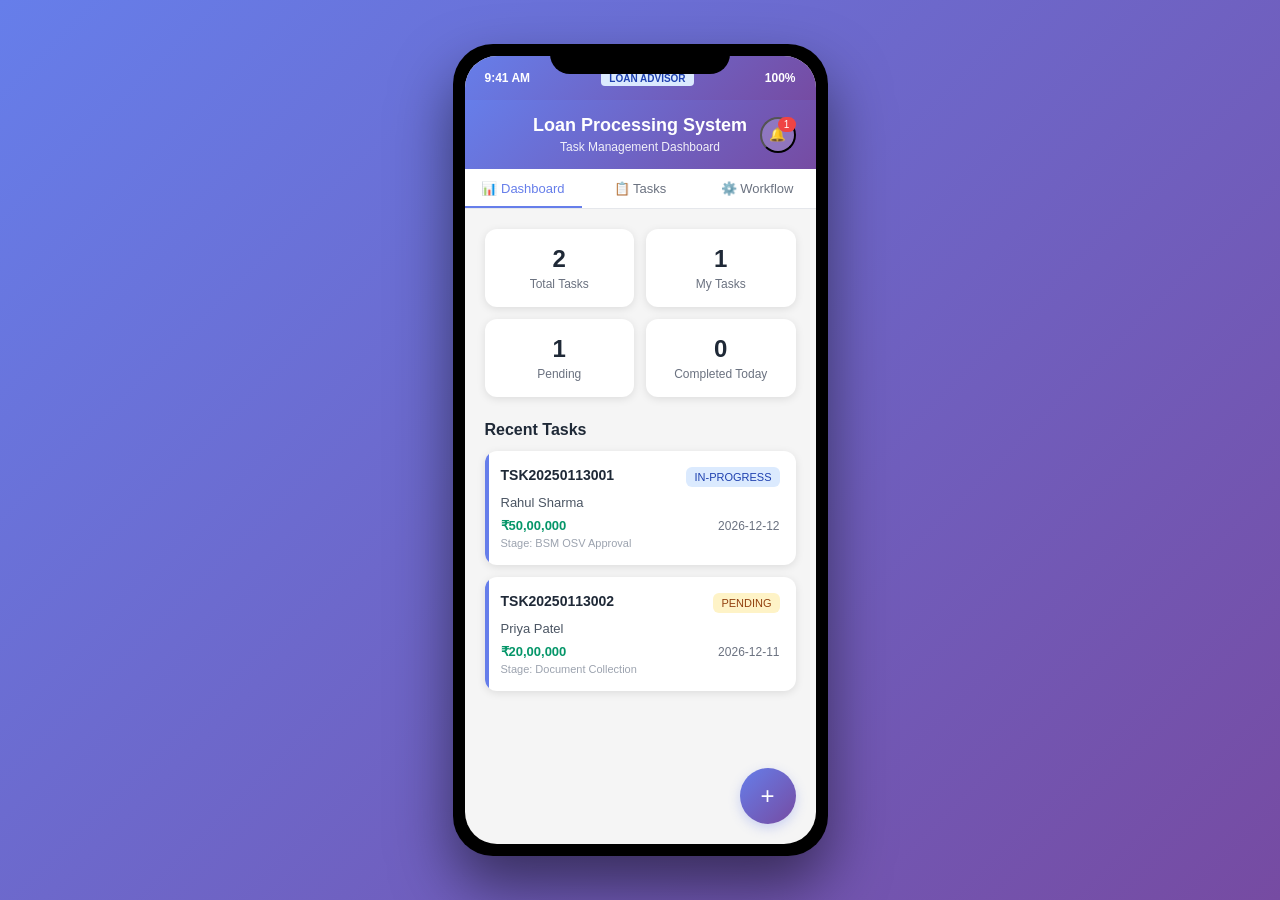
==== index.html @ cb7aa236 "Implement comprehensive loan processing workflow system Major features implemented: - Role-based sys" ====
<!DOCTYPE html>
<html lang="en">
  <head>
    <meta charset="UTF-8" />
    <meta name="viewport" content="width=device-width, initial-scale=1.0" />
    <title>Loan Processing System - Task Management</title>
    <style>
      * {
        margin: 0;
        padding: 0;
        box-sizing: border-box;
      }

      body {
        font-family: -apple-system, BlinkMacSystemFont, "Segoe UI", Roboto,
          sans-serif;
        background: linear-gradient(135deg, #667eea 0%, #764ba2 100%);
        min-height: 100vh;
        display: flex;
        justify-content: center;
        align-items: center;
        padding: 20px;
      }

      .iphone-frame {
        width: 375px;
        height: 812px;
        background: #000;
        border-radius: 40px;
        padding: 12px;
        box-shadow: 0 30px 60px rgba(0, 0, 0, 0.5);
        position: relative;
        overflow: hidden;
      }

      .iphone-notch {
        position: absolute;
        top: 0;
        left: 50%;
        transform: translateX(-50%);
        width: 180px;
        height: 30px;
        background: #000;
        border-radius: 0 0 20px 20px;
        z-index: 1000;
      }

      .iphone-screen {
        width: 100%;
        height: 100%;
        background: #f5f5f5;
        border-radius: 32px;
        overflow: hidden;
        position: relative;
        display: flex;
        flex-direction: column;
      }

      /* Status Bar */
      .status-bar {
        height: 44px;
        background: linear-gradient(135deg, #667eea 0%, #764ba2 100%);
        display: flex;
        justify-content: space-between;
        align-items: center;
        padding: 0 20px;
        color: white;
        font-size: 12px;
        font-weight: 600;
        z-index: 999;
        flex-shrink: 0;
      }

      /* User Role Display */
      .user-role {
        background: rgba(255, 255, 255, 0.2);
        padding: 4px 12px;
        border-radius: 12px;
        font-size: 11px;
      }

      /* Header */
      .app-header {
        background: linear-gradient(135deg, #667eea 0%, #764ba2 100%);
        color: white;
        padding: 15px 20px;
        text-align: center;
        position: relative;
        flex-shrink: 0;
      }

      .app-header h1 {
        font-size: 18px;
        font-weight: 600;
      }

      .app-header .subtitle {
        font-size: 12px;
        opacity: 0.9;
        margin-top: 4px;
      }

      .notification-icon {
        position: absolute;
        right: 20px;
        top: 50%;
        transform: translateY(-50%);
        background: rgba(255, 255, 255, 0.2);
        width: 36px;
        height: 36px;
        border-radius: 50%;
        display: flex;
        align-items: center;
        justify-content: center;
        cursor: pointer;
        transition: all 0.3s ease;
      }

      .notification-icon:hover {
        background: rgba(255, 255, 255, 0.3);
        transform: translateY(-50%) scale(1.1);
      }

      .notification-icon:active {
        transform: translateY(-50%) scale(0.95);
      }

      .notification-badge {
        position: absolute;
        top: -2px;
        right: -2px;
        background: #ef4444;
        color: white;
        font-size: 10px;
        padding: 2px 5px;
        border-radius: 10px;
        min-width: 18px;
        text-align: center;
      }

      /* Navigation Tabs */
      .nav-tabs {
        display: flex;
        background: white;
        border-bottom: 1px solid #e5e7eb;
        flex-shrink: 0;
      }

      .nav-tab {
        flex: 1;
        padding: 12px;
        text-align: center;
        border: none;
        background: none;
        font-size: 13px;
        font-weight: 500;
        color: #6b7280;
        cursor: pointer;
        transition: all 0.3s ease;
        position: relative;
      }

      .nav-tab:hover {
        background: #f9fafb;
      }

      .nav-tab.active {
        color: #667eea;
      }

      .nav-tab.active::after {
        content: '';
        position: absolute;
        bottom: 0;
        left: 0;
        right: 0;
        height: 2px;
        background: #667eea;
      }

      .nav-tab:active {
        background: #f3f4f6;
      }

      /* Content Area */
      .content {
        flex: 1;
        overflow-y: auto;
        padding: 20px;
        display: block;
      }

      .content.hidden {
        display: none;
      }

      /* Stats Grid */
      .stats-grid {
        display: grid;
        grid-template-columns: repeat(2, 1fr);
        gap: 12px;
        margin-bottom: 24px;
      }

      .stat-card {
        background: white;
        padding: 16px;
        border-radius: 12px;
        box-shadow: 0 2px 8px rgba(0, 0, 0, 0.1);
        text-align: center;
        transition: all 0.3s ease;
      }

      .stat-card:hover {
        transform: translateY(-2px);
        box-shadow: 0 4px 12px rgba(0, 0, 0, 0.15);
      }

      .stat-card .number {
        font-size: 24px;
        font-weight: 700;
        color: #1f2937;
        margin-bottom: 4px;
      }

      .stat-card .label {
        font-size: 12px;
        color: #6b7280;
        font-weight: 500;
      }

      /* Section Title */
      .section-title {
        font-size: 16px;
        font-weight: 600;
        color: #1f2937;
        margin-bottom: 12px;
      }

      /* Task List */
      .task-list {
        display: flex;
        flex-direction: column;
        gap: 12px;
      }

      .task-item {
        background: white;
        padding: 16px;
        border-radius: 12px;
        box-shadow: 0 2px 8px rgba(0, 0, 0, 0.1);
        cursor: pointer;
        transition: all 0.3s ease;
        position: relative;
        overflow: hidden;
      }

      .task-item:hover {
        transform: translateY(-2px);
        box-shadow: 0 4px 12px rgba(0, 0, 0, 0.15);
      }

      .task-item:active {
        transform: translateY(0);
      }

      .task-item::before {
        content: '';
        position: absolute;
        left: 0;
        top: 0;
        bottom: 0;
        width: 4px;
        background: #667eea;
      }

      .task-item.urgent::before {
        background: #ef4444;
      }

      .task-item.completed::before {
        background: #10b981;
      }

      .task-header {
        display: flex;
        justify-content: space-between;
        align-items: flex-start;
        margin-bottom: 8px;
      }

      .task-number {
        font-size: 14px;
        font-weight: 600;
        color: #1f2937;
      }

      .task-status {
        padding: 4px 8px;
        border-radius: 6px;
        font-size: 11px;
        font-weight: 500;
        text-transform: uppercase;
      }

      .task-status.pending {
        background: #fef3c7;
        color: #92400e;
      }

      .task-status.in-progress {
        background: #dbeafe;
        color: #1e40af;
      }

      .task-status.completed {
        background: #d1fae5;
        color: #065f46;
      }

      .task-status.overdue {
        background: #fee2e2;
        color: #991b1b;
      }

      .task-customer {
        font-size: 13px;
        color: #4b5563;
        margin-bottom: 4px;
        font-weight: 500;
      }

      .task-details {
        display: flex;
        justify-content: space-between;
        align-items: center;
        margin-top: 8px;
      }

      .task-amount {
        font-size: 13px;
        font-weight: 600;
        color: #059669;
      }

      .task-due {
        font-size: 12px;
        color: #6b7280;
      }

      .task-owner {
        font-size: 11px;
        color: #9ca3af;
        margin-top: 4px;
      }

      /* Detail Screen */
      .detail-screen {
        position: absolute;
        top: 0;
        left: 0;
        right: 0;
        bottom: 0;
        background: white;
        z-index: 1001;
        display: none;
        flex-direction: column;
      }

      .detail-screen.active {
        display: flex;
      }

      .detail-header {
        background: linear-gradient(135deg, #667eea 0%, #764ba2 100%);
        color: white;
        padding: 15px 20px;
        display: flex;
        align-items: center;
        gap: 12px;
        flex-shrink: 0;
      }

      .back-btn {
        background: none;
        border: none;
        color: white;
        font-size: 20px;
        cursor: pointer;
        padding: 8px;
        border-radius: 8px;
        transition: all 0.3s ease;
      }

      .back-btn:hover {
        background: rgba(255, 255, 255, 0.2);
      }

      .back-btn:active {
        background: rgba(255, 255, 255, 0.3);
      }

      .detail-title {
        flex: 1;
      }

      .detail-title h2 {
        font-size: 18px;
        font-weight: 600;
        margin-bottom: 4px;
      }

      .detail-title .subtitle {
        font-size: 12px;
        opacity: 0.9;
      }

      .detail-content {
        flex: 1;
        overflow-y: auto;
        padding: 20px;
      }

      /* Info Card */
      .info-card {
        background: #f9fafb;
        padding: 16px;
        border-radius: 12px;
        margin-bottom: 16px;
      }

      .info-row {
        display: flex;
        justify-content: space-between;
        padding: 8px 0;
        border-bottom: 1px solid #e5e7eb;
      }

      .info-row:last-child {
        border-bottom: none;
      }

      .info-label {
        font-size: 13px;
        color: #6b7280;
        font-weight: 500;
      }

      .info-value {
        font-size: 13px;
        color: #1f2937;
        font-weight: 600;
      }

      /* Timeline */
      .timeline {
        margin: 20px 0;
      }

      .timeline-item {
        display: flex;
        gap: 12px;
        margin-bottom: 20px;
        position: relative;
      }

      .timeline-item:last-child .timeline-line {
        display: none;
      }

      .timeline-dot {
        width: 12px;
        height: 12px;
        border-radius: 50%;
        background: #e5e7eb;
        margin-top: 4px;
        position: relative;
        z-index: 1;
        flex-shrink: 0;
      }

      .timeline-dot.completed {
        background: #10b981;
      }

      .timeline-dot.active {
        background: #667eea;
        box-shadow: 0 0 0 4px rgba(102, 126, 234, 0.2);
      }

      .timeline-line {
        position: absolute;
        left: 5px;
        top: 16px;
        bottom: -20px;
        width: 2px;
        background: #e5e7eb;
      }

      .timeline-line.completed {
        background: #10b981;
      }

      .timeline-content {
        flex: 1;
      }

      .timeline-title {
        font-size: 14px;
        font-weight: 600;
        color: #1f2937;
        margin-bottom: 4px;
      }

      .timeline-desc {
        font-size: 12px;
        color: #6b7280;
        margin-bottom: 4px;
      }

      .timeline-time {
        font-size: 11px;
        color: #9ca3af;
      }

      /* Progress Steps */
      .progress-steps {
        display: flex;
        justify-content: space-between;
        margin: 20px 0;
        position: relative;
      }

      .progress-step {
        flex: 1;
        text-align: center;
        position: relative;
      }

      .progress-step:not(:last-child)::after {
        content: '';
        position: absolute;
        top: 16px;
        right: -50%;
        left: 50%;
        height: 2px;
        background: #e5e7eb;
        z-index: 0;
      }

      .progress-step.completed:not(:last-child)::after {
        background: #10b981;
      }

      .progress-step-dot {
        width: 32px;
        height: 32px;
        border-radius: 50%;
        background: #e5e7eb;
        margin: 0 auto 8px;
        display: flex;
        align-items: center;
        justify-content: center;
        font-size: 14px;
        color: white;
        position: relative;
        z-index: 1;
      }

      .progress-step.completed .progress-step-dot {
        background: #10b981;
      }

      .progress-step.active .progress-step-dot {
        background: #667eea;
      }

      .progress-step-label {
        font-size: 11px;
        color: #6b7280;
        font-weight: 500;
      }

      .progress-step.active .progress-step-label {
        color: #667eea;
        font-weight: 600;
      }

      /* Buttons */
      .btn {
        padding: 12px 20px;
        border: none;
        border-radius: 8px;
        font-size: 14px;
        font-weight: 500;
        cursor: pointer;
        transition: all 0.3s ease;
        text-align: center;
      }

      .btn:active {
        transform: scale(0.98);
      }

      .btn-primary {
        background: linear-gradient(135deg, #667eea 0%, #764ba2 100%);
        color: white;
      }

      .btn-primary:hover {
        transform: translateY(-1px);
        box-shadow: 0 4px 12px rgba(102, 126, 234, 0.3);
      }

      .btn-secondary {
        background: #f3f4f6;
        color: #4b5563;
      }

      .btn-secondary:hover {
        background: #e5e7eb;
      }

      .btn-success {
        background: #10b981;
        color: white;
      }

      .btn-success:hover {
        background: #059669;
        transform: translateY(-1px);
        box-shadow: 0 4px 12px rgba(16, 185, 129, 0.3);
      }

      .btn-danger {
        background: #ef4444;
        color: white;
      }

      .btn-danger:hover {
        background: #dc2626;
        transform: translateY(-1px);
        box-shadow: 0 4px 12px rgba(239, 68, 68, 0.3);
      }

      .btn-warning {
        background: #f59e0b;
        color: white;
      }

      .btn-block {
        width: 100%;
      }

      /* Action Buttons */
      .action-buttons {
        display: flex;
        gap: 12px;
        margin-top: 20px;
      }

      .action-buttons .btn {
        flex: 1;
      }

      /* FAB */
      .fab {
        position: absolute;
        bottom: 20px;
        right: 20px;
        width: 56px;
        height: 56px;
        border-radius: 50%;
        background: linear-gradient(135deg, #667eea 0%, #764ba2 100%);
        color: white;
        border: none;
        font-size: 24px;
        cursor: pointer;
        box-shadow: 0 4px 12px rgba(102, 126, 234, 0.3);
        transition: all 0.3s ease;
        z-index: 998;
      }

      .fab:hover {
        transform: scale(1.1);
        box-shadow: 0 6px 20px rgba(102, 126, 234, 0.4);
      }

      .fab:active {
        transform: scale(0.95);
      }

      /* Modal */
      .modal {
        position: absolute;
        top: 0;
        left: 0;
        right: 0;
        bottom: 0;
        background: rgba(0, 0, 0, 0.5);
        display: none;
        align-items: center;
        justify-content: center;
        z-index: 2000;
        padding: 20px;
      }

      .modal.active {
        display: flex;
      }

      .modal-content {
        background: white;
        border-radius: 16px;
        width: 100%;
        max-width: 320px;
        max-height: 90%;
        overflow-y: auto;
        animation: modalSlide 0.3s ease;
      }

      @keyframes modalSlide {
        from {
          transform: translateY(20px);
          opacity: 0;
        }
        to {
          transform: translateY(0);
          opacity: 1;
        }
      }

      .modal-header {
        padding: 20px;
        border-bottom: 1px solid #e5e7eb;
      }

      .modal-title {
        font-size: 18px;
        font-weight: 600;
        color: #1f2937;
      }

      .modal-body {
        padding: 20px;
      }

      .modal-footer {
        padding: 20px;
        border-top: 1px solid #e5e7eb;
        display: flex;
        gap: 12px;
      }

      /* Form Elements */
      .form-group {
        margin-bottom: 16px;
      }

      .form-label {
        display: block;
        font-size: 13px;
        font-weight: 500;
        color: #374151;
        margin-bottom: 6px;
      }

      .form-input,
      .form-select,
      .form-textarea {
        width: 100%;
        padding: 10px 12px;
        border: 1px solid #d1d5db;
        border-radius: 8px;
        font-size: 14px;
        transition: all 0.3s ease;
      }

      .form-input:focus,
      .form-select:focus,
      .form-textarea:focus {
        outline: none;
        border-color: #667eea;
        box-shadow: 0 0 0 3px rgba(102, 126, 234, 0.1);
      }

      .form-textarea {
        min-height: 80px;
        resize: vertical;
      }

      /* Checkbox Group */
      .checkbox-group {
        display: flex;
        flex-direction: column;
        gap: 8px;
      }

      .checkbox-item {
        display: flex;
        align-items: center;
        gap: 8px;
        padding: 8px;
        background: #f9fafb;
        border-radius: 6px;
        cursor: pointer;
        transition: all 0.3s ease;
      }

      .checkbox-item:hover {
        background: #f3f4f6;
      }

      .checkbox-item input[type="checkbox"] {
        cursor: pointer;
      }

      .checkbox-label {
        font-size: 13px;
        color: #374151;
        cursor: pointer;
        user-select: none;
      }

      /* Notification Panel */
      .notification-panel {
        position: absolute;
        top: 0;
        left: 0;
        right: 0;
        bottom: 0;
        background: white;
        z-index: 1002;
        display: none;
        flex-direction: column;
      }

      .notification-panel.active {
        display: flex;
      }

      .notification-header {
        background: linear-gradient(135deg, #667eea 0%, #764ba2 100%);
        color: white;
        padding: 15px 20px;
        display: flex;
        align-items: center;
        gap: 12px;
        flex-shrink: 0;
      }

      .notification-list {
        flex: 1;
        overflow-y: auto;
        padding: 20px;
      }

      .notification-item {
        background: #f9fafb;
        padding: 12px;
        border-radius: 8px;
        margin-bottom: 12px;
        cursor: pointer;
        transition: all 0.3s ease;
      }

      .notification-item:hover {
        background: #f3f4f6;
        transform: translateX(4px);
      }

      .notification-item.unread {
        background: white;
        border-left: 3px solid #667eea;
      }

      .notification-message {
        font-size: 13px;
        color: #374151;
        margin-bottom: 4px;
      }

      .notification-time {
        font-size: 11px;
        color: #9ca3af;
      }

      /* Loading Spinner */
      .spinner {
        width: 40px;
        height: 40px;
        border: 3px solid #e5e7eb;
        border-top-color: #667eea;
        border-radius: 50%;
        animation: spin 1s linear infinite;
        margin: 40px auto;
      }

      @keyframes spin {
        to {
          transform: rotate(360deg);
        }
      }

      /* Empty State */
      .empty-state {
        text-align: center;
        padding: 40px 20px;
      }

      .empty-icon {
        font-size: 48px;
        color: #d1d5db;
        margin-bottom: 16px;
      }

      .empty-title {
        font-size: 16px;
        font-weight: 600;
        color: #6b7280;
        margin-bottom: 8px;
      }

      .empty-desc {
        font-size: 13px;
        color: #9ca3af;
      }

      /* Responsive */
      @media (max-width: 414px) {
        .iphone-frame {
          width: 100%;
          height: 100vh;
          border-radius: 0;
          padding: 0;
        }

        .iphone-notch {
          display: none;
        }

        .iphone-screen {
          border-radius: 0;
        }

        body {
          padding: 0;
        }
      }

      /* Custom Scrollbar */
      ::-webkit-scrollbar {
        width: 4px;
      }

      ::-webkit-scrollbar-track {
        background: #f1f1f1;
      }

      ::-webkit-scrollbar-thumb {
        background: #888;
        border-radius: 2px;
      }

      ::-webkit-scrollbar-thumb:hover {
        background: #555;
      }

      /* Additional Styles for New Features */
      .role-badge {
        display: inline-block;
        padding: 2px 8px;
        border-radius: 4px;
        font-size: 10px;
        font-weight: 600;
        text-transform: uppercase;
      }

      .role-badge.branch-manager {
        background: #fef3c7;
        color: #92400e;
      }

      .role-badge.loan-advisor {
        background: #dbeafe;
        color: #1e40af;
      }

      .role-badge.bank-employee {
        background: #d1fae5;
        color: #065f46;
      }

      .role-badge.office-employee {
        background: #ede9fe;
        color: #5b21b6;
      }

      .role-badge.legal-advisor {
        background: #fee2e2;
        color: #991b1b;
      }

      .parallel-stages {
        display: grid;
        grid-template-columns: repeat(3, 1fr);
        gap: 12px;
        margin: 16px 0;
      }

      .parallel-stage {
        background: white;
        border: 1px solid #e5e7eb;
        border-radius: 8px;
        padding: 12px;
        text-align: center;
        position: relative;
      }

      .parallel-stage.active {
        border-color: #667eea;
        background: #f0f4ff;
      }

      .parallel-stage.completed {
        border-color: #10b981;
        background: #f0fdf4;
      }

      .workflow-config {
        background: #f9fafb;
        border-radius: 8px;
        padding: 16px;
        margin: 16px 0;
      }

      .workflow-stage-item {
        display: flex;
        align-items: center;
        justify-content: space-between;
        padding: 8px 0;
        border-bottom: 1px solid #e5e7eb;
      }

      .workflow-stage-item:last-child {
        border-bottom: none;
      }

      .toggle-switch {
        position: relative;
        width: 44px;
        height: 24px;
        background: #d1d5db;
        border-radius: 12px;
        cursor: pointer;
        transition: background 0.3s ease;
      }

      .toggle-switch.active {
        background: #667eea;
      }

      .toggle-switch::after {
        content: '';
        position: absolute;
        top: 2px;
        left: 2px;
        width: 20px;
        height: 20px;
        background: white;
        border-radius: 50%;
        transition: transform 0.3s ease;
      }

      .toggle-switch.active::after {
        transform: translateX(20px);
      }

      .query-item {
        background: #fef3c7;
        border-left: 3px solid #f59e0b;
        padding: 12px;
        margin-bottom: 12px;
        border-radius: 0 8px 8px 0;
      }

      .query-text {
        font-size: 13px;
        color: #92400e;
        margin-bottom: 4px;
      }

      .query-meta {
        font-size: 11px;
        color: #b45309;
      }

      .history-item {
        padding: 8px 12px;
        background: #f9fafb;
        border-left: 2px solid #e5e7eb;
        margin-bottom: 8px;
        font-size: 12px;
        color: #6b7280;
      }

      .history-item.active {
        background: #f0f4ff;
        border-left-color: #667eea;
        color: #4338ca;
      }
    </style>
  </head>
  <body>
    <div class="iphone-frame">
      <div class="iphone-notch"></div>
      <div class="iphone-screen">
        <!-- Status Bar -->
        <div class="status-bar">
          <span>9:41 AM</span>
          <span class="user-role" id="currentUserRole">Loan Advisor</span>
          <span>100%</span>
        </div>

        <!-- Main App -->
        <div id="mainApp" class="app-content">
          <!-- Header -->
          <div class="app-header">
            <h1>Loan Processing System</h1>
            <p class="subtitle">Task Management Dashboard</p>
            <button class="notification-icon" onclick="showNotifications()">
              <span>🔔</span>
              <span class="notification-badge" id="notificationBadge">5</span>
            </button>
          </div>

          <!-- Navigation Tabs -->
          <div class="nav-tabs">
            <button class="nav-tab active" onclick="showTab('dashboard')">
              📊 Dashboard
            </button>
            <button class="nav-tab" onclick="showTab('tasks')">📋 Tasks</button>
            <button class="nav-tab" onclick="showTab('workflow')">
              ⚙️ Workflow
            </button>
          </div>

          <!-- Dashboard Content -->
          <div id="dashboardContent" class="content">
            <div class="stats-grid">
              <div class="stat-card">
                <div class="number" id="totalTasks">28</div>
                <div class="label">Total Tasks</div>
              </div>
              <div class="stat-card">
                <div class="number" id="myTasks">12</div>
                <div class="label">My Tasks</div>
              </div>
              <div class="stat-card">
                <div class="number" id="pendingTasks">8</div>
                <div class="label">Pending</div>
              </div>
              <div class="stat-card">
                <div class="number" id="completedToday">5</div>
                <div class="label">Completed Today</div>
              </div>
            </div>

            <h3 class="section-title">Recent Tasks</h3>
            <div class="task-list" id="taskList">
              <!-- Tasks will be dynamically added here -->
            </div>
          </div>

          <!-- Tasks Content -->
          <div id="tasksContent" class="content" style="display: none">
            <h3 class="section-title">All Tasks</h3>
            <div class="task-list" id="allTasksList">
              <!-- All tasks will be dynamically added here -->
            </div>
          </div>

          <!-- Workflow Content -->
          <div id="workflowContent" class="content" style="display: none">
            <h3 class="section-title">Workflow Configuration</h3>
            <div class="workflow-config">
              <div class="form-group">
                <label class="form-label">Select Loan Type</label>
                <select class="form-select" id="workflowLoanType">
                  <option value="home-loan">Home Loan</option>
                  <option value="personal-loan">Personal Loan</option>
                  <option value="business-loan">Business Loan</option>
                  <option value="vehicle-loan">Vehicle Loan</option>
                  <option value="education-loan">Education Loan</option>
                </select>
              </div>
              <div id="workflowStages">
                <!-- Workflow stages will be dynamically added here -->
              </div>
            </div>
          </div>

          <!-- FAB -->
          <button class="fab" onclick="openCreateTaskModal()">+</button>
        </div>

        <!-- Task Detail Screen -->
        <div id="taskDetailScreen" class="detail-screen">
          <div class="detail-header">
            <button class="back-btn" id="taskDetailBackBtn">←</button>
            <div class="detail-title">
              <h2 id="detailTitle">Task Details</h2>
              <div class="subtitle" id="detailTaskNumber">TSK20250113001</div>
            </div>
          </div>
          <div class="detail-content" id="taskDetailContent">
            <!-- Task details will be dynamically added here -->
          </div>
        </div>

        <!-- Document Requirements Screen -->
        <div id="documentScreen" class="detail-screen">
          <div class="detail-header">
            <button class="back-btn" id="documentScreenBackBtn">←</button>
            <div class="detail-title">
              <h2>Document Requirements</h2>
              <div class="subtitle" id="docTaskNumber">TSK20250113001</div>
            </div>
          </div>
          <div class="detail-content">
            <div class="info-card">
              <h3 style="font-size: 14px; margin-bottom: 12px;">
                Select Required Documents
              </h3>
              <div class="checkbox-group" id="documentCheckboxes">
                <!-- Document checkboxes will be added here -->
              </div>
            </div>
            <div class="action-buttons">
              <button class="btn btn-secondary" onclick="closeDocumentScreen()">
                Cancel
              </button>
              <button class="btn btn-primary" onclick="saveDocumentRequirements()">
                Save Requirements
              </button>
            </div>
          </div>
        </div>

        <!-- Create Task Modal -->
        <div id="createTaskModal" class="modal">
          <div class="modal-content">
            <div class="modal-header">
              <h3 class="modal-title">Create New Loan Request</h3>
            </div>
            <div class="modal-body">
              <div class="form-group">
                <label class="form-label">Customer Name</label>
                <input
                  type="text"
                  class="form-input"
                  id="customerName"
                  placeholder="Enter customer name"
                />
              </div>
              <div class="form-group">
                <label class="form-label">Phone Number</label>
                <input
                  type="tel"
                  class="form-input"
                  id="customerPhone"
                  placeholder="Enter phone number"
                />
              </div>
              <div class="form-group">
                <label class="form-label">Select Bank</label>
                <select class="form-select" id="taskBank">
                  <option value="">Select Bank</option>
                  <option value="sbi">State Bank of India</option>
                  <option value="hdfc">HDFC Bank</option>
                  <option value="icici">ICICI Bank</option>
                  <option value="axis">Axis Bank</option>
                  <option value="kotak">Kotak Mahindra Bank</option>
                </select>
              </div>
              <div class="form-group">
                <label class="form-label">Loan Type</label>
                <select class="form-select" id="taskLoanType">
                  <option value="">Select Loan Type</option>
                  <option value="home-loan">Home Loan</option>
                  <option value="personal-loan">Personal Loan</option>
                  <option value="business-loan">Business Loan</option>
                  <option value="vehicle-loan">Vehicle Loan</option>
                  <option value="education-loan">Education Loan</option>
                  <option value="lap">Loan Against Property</option>
                </select>
              </div>
              <div class="form-group">
                <label class="form-label">Loan Amount (₹)</label>
                <input
                  type="number"
                  class="form-input"
                  id="loanAmount"
                  placeholder="Enter loan amount"
                />
              </div>
              <div class="form-group">
                <label class="form-label">Notes</label>
                <textarea
                  class="form-textarea"
                  id="taskNotes"
                  placeholder="Additional notes..."
                ></textarea>
              </div>
            </div>
            <div class="modal-footer">
              <button class="btn btn-secondary" onclick="closeCreateTaskModal()">
                Cancel
              </button>
              <button class="btn btn-primary" onclick="createNewTask()">
                Create Task
              </button>
            </div>
          </div>
        </div>

        <!-- Notification Panel -->
        <div id="notificationPanel" class="notification-panel">
          <div class="notification-header">
            <button class="back-btn" onclick="hideNotifications()">←</button>
            <h2>Notifications</h2>
          </div>
          <div class="notification-list" id="notificationList">
            <!-- Notifications will be dynamically added here -->
          </div>
        </div>
      </div>
    </div>

    <script>
      // Application State
      let currentUser = {
        id: 'user001',
        name: 'John Doe',
        role: 'loan-advisor', // branch-manager, loan-advisor, bank-employee, office-employee, legal-advisor
        bank: 'hdfc',
        branch: 'main'
      };

      let currentTask = null;
      let notifications = [];
      let tasks = [];
      let workflowConfigs = {};

      // Role Configuration
      const ROLES = {
        'branch-manager': {
          name: 'Branch Manager',
          permissions: ['view_all', 'assign_users', 'override_stages', 'modify_workflow']
        },
        'loan-advisor': {
          name: 'Loan Advisor',
          permissions: ['create_tasks', 'manage_documents', 'handle_queries']
        },
        'bank-employee': {
          name: 'Bank Employee',
          permissions: ['approve_reject', 'raise_queries', 'generate_documents']
        },
        'office-employee': {
          name: 'Office Employee',
          permissions: ['process_docket', 'generate_kfs', 'handle_otc']
        },
        'legal-advisor': {
          name: 'Legal Advisor',
          permissions: ['legal_review', 'approve_reject_legal']
        }
      };

      // Bank Configuration
      const BANKS = {
        'sbi': {
          name: 'State Bank of India',
          employees: ['emp001', 'emp002', 'emp003'],
          defaultEmployee: 'emp001'
        },
        'hdfc': {
          name: 'HDFC Bank',
          employees: ['emp004', 'emp005', 'emp006'],
          defaultEmployee: 'emp004'
        },
        'icici': {
          name: 'ICICI Bank',
          employees: ['emp007', 'emp008', 'emp009'],
          defaultEmployee: 'emp007'
        },
        'axis': {
          name: 'Axis Bank',
          employees: ['emp010', 'emp011', 'emp012'],
          defaultEmployee: 'emp010'
        },
        'kotak': {
          name: 'Kotak Mahindra Bank',
          employees: ['emp013', 'emp014', 'emp015'],
          defaultEmployee: 'emp013'
        }
      };

      // Document Templates by Loan Type
      const DOCUMENT_TEMPLATES = {
        'home-loan': [
          { id: 'pan', name: 'PAN Card', required: true },
          { id: 'aadhaar', name: 'Aadhaar Card', required: true },
          { id: 'income-proof', name: 'Income Proof (3 months salary slip)', required: true },
          { id: 'bank-statement', name: 'Bank Statement (6 months)', required: true },
          { id: 'property-docs', name: 'Property Documents', required: true },
          { id: 'photo', name: 'Passport Size Photo', required: true },
          { id: 'signature', name: 'Signature Proof', required: false },
          { id: 'it-returns', name: 'IT Returns (2 years)', required: false }
        ],
        'personal-loan': [
          { id: 'pan', name: 'PAN Card', required: true },
          { id: 'aadhaar', name: 'Aadhaar Card', required: true },
          { id: 'income-proof', name: 'Income Proof', required: true },
          { id: 'bank-statement', name: 'Bank Statement (6 months)', required: true },
          { id: 'photo', name: 'Passport Size Photo', required: true },
          { id: 'salary-slip', name: 'Salary Slip (3 months)', required: false }
        ],
        'business-loan': [
          { id: 'pan', name: 'PAN Card (Company)', required: true },
          { id: 'gst', name: 'GST Registration', required: true },
          { id: 'business-proof', name: 'Business Proof', required: true },
          { id: 'bank-statement', name: 'Bank Statement (1 year)', required: true },
          { id: 'itr', name: 'ITR (3 years)', required: true },
          { id: 'audited', name: 'Audited Financials', required: true },
          { id: 'partnership', name: 'Partnership Deed', required: false },
          { id: 'moa', name: 'MOA/AOA', required: false }
        ],
        'vehicle-loan': [
          { id: 'pan', name: 'PAN Card', required: true },
          { id: 'aadhaar', name: 'Aadhaar Card', required: true },
          { id: 'income-proof', name: 'Income Proof', required: true },
          { id: 'bank-statement', name: 'Bank Statement (6 months)', required: true },
          { id: 'photo', name: 'Passport Size Photo', required: true },
          { id: 'quote', name: 'Vehicle Quotation', required: true },
          { id: 'rc', name: 'RC Book (if used vehicle)', required: false }
        ],
        'education-loan': [
          { id: 'pan', name: 'PAN Card', required: true },
          { id: 'aadhaar', name: 'Aadhaar Card', required: true },
          { id: 'income-proof', name: 'Parent Income Proof', required: true },
          { id: 'marksheets', name: 'Mark Sheets', required: true },
          { id: 'admission', name: 'Admission Letter', required: true },
          { id: 'fee-structure', name: 'Fee Structure', required: true },
          { id: 'id-proof', name: 'Student ID Proof', required: false }
        ],
        'lap': [
          { id: 'pan', name: 'PAN Card', required: true },
          { id: 'aadhaar', name: 'Aadhaar Card', required: true },
          { id: 'property-docs', name: 'Property Documents', required: true },
          { id: 'valuation', name: 'Property Valuation', required: true },
          { id: 'income-proof', name: 'Income Proof', required: true },
          { id: 'bank-statement', name: 'Bank Statement (6 months)', required: true },
          { id: 'title-search', name: 'Title Search Report', required: true },
          { id: 'encumbrance', name: 'Encumbrance Certificate', required: true }
        ]
      };

      // Workflow Stages
      const WORKFLOW_STAGES = {
        'INITIATION': {
          name: 'Loan Initiation',
          order: 1,
          mandatory: true,
          assignee: 'loan-advisor',
          actions: ['create_task', 'select_documents']
        },
        'DOCUMENT_COLLECTION': {
          name: 'Document Collection',
          order: 2,
          mandatory: true,
          assignee: 'loan-advisor',
          actions: ['verify_documents']
        },
        'DATA_ENTRY': {
          name: 'Data Entry & Login',
          order: 3,
          mandatory: true,
          assignee: 'loan-advisor',
          actions: ['enter_application_number']
        },
        'BSM_OSV': {
          name: 'BSM OSV Approval',
          order: 4,
          mandatory: true,
          assignee: 'bank-employee',
          parallel: true,
          actions: ['approve', 'reject']
        },
        'LEGAL': {
          name: 'Legal Verification',
          order: 4,
          mandatory: true,
          assignee: 'legal-advisor',
          parallel: true,
          actions: ['approve', 'reject']
        },
        'TECHNICAL': {
          name: 'Technical Valuation',
          order: 4,
          mandatory: true,
          assignee: 'branch-manager',
          parallel: true,
          actions: ['enter_valuation', 'complete']
        },
        'RATE_PF': {
          name: 'Rate & PF Approval',
          order: 5,
          mandatory: true,
          assignee: 'loan-advisor',
          actions: ['set_rates', 'assign_bank_employee']
        },
        'SANCTION_LETTER': {
          name: 'Sanction Letter Generation',
          order: 6,
          mandatory: true,
          assignee: ['loan-advisor', 'bank-employee'],
          actions: ['generate', 'confirm']
        },
        'DOCKET_LOGIN': {
          name: 'Docket Login',
          order: 7,
          mandatory: true,
          assignee: 'office-employee',
          actions: ['create_docket']
        },
        'KFS_GENERATION': {
          name: 'KFS Generation',
          order: 8,
          mandatory: true,
          assignee: ['office-employee', 'loan-advisor'],
          actions: ['generate_kfs', 'complete_kfs']
        },
        'ECS_ESIGN': {
          name: 'E-Sign & ECS',
          order: 9,
          mandatory: true,
          assignee: ['bank-employee', 'loan-advisor'],
          actions: ['generate_esign', 'complete_ecs']
        },
        'DISBURSEMENT': {
          name: 'Fund Disbursement',
          order: 10,
          mandatory: true,
          assignee: 'loan-advisor',
          actions: ['fund_transfer', 'cheque_upload', 'clear_otc']
        }
      };

      // Initialize Application
      function init() {
        loadFromStorage();
        setupEventListeners();
        updateUserInterface();
        loadWorkflowConfigurations();
        renderTasks();
        renderNotifications();
        updateNotificationBadge();
      }

      // Setup Event Listeners
      function setupEventListeners() {
        // Back buttons
        document.getElementById('taskDetailBackBtn').addEventListener('click', closeTaskDetail);
        document.getElementById('documentScreenBackBtn').addEventListener('click', closeDocumentScreen);

        // Modal close on outside click
        document.getElementById('createTaskModal').addEventListener('click', function(e) {
          if (e.target === this) {
            closeCreateTaskModal();
          }
        });

        // Keyboard shortcuts
        document.addEventListener('keydown', function(e) {
          if (e.key === 'Escape') {
            closeAllModals();
          }
        });

        // Prevent touch scroll on modals
        document.querySelectorAll('.modal-content').forEach(el => {
          el.addEventListener('touchmove', e => e.stopPropagation(), { passive: false });
        });
      }

      // Update User Interface
      function updateUserInterface() {
        const roleElement = document.getElementById('currentUserRole');
        roleElement.textContent = ROLES[currentUser.role].name;
        roleElement.className = `user-role role-badge ${currentUser.role}`;
      }

      // Tab Navigation
      function showTab(tabName) {
        // Hide all content
        document.querySelectorAll('.content').forEach(content => {
          content.style.display = 'none';
        });

        // Remove active class from all tabs
        document.querySelectorAll('.nav-tab').forEach(tab => {
          tab.classList.remove('active');
        });

        // Show selected content
        document.getElementById(`${tabName}Content`).style.display = 'block';

        // Add active class to selected tab
        event.target.classList.add('active');

        // Load specific tab content
        if (tabName === 'workflow') {
          renderWorkflowConfig();
        }
      }

      // Render Tasks
      function renderTasks() {
        const taskList = document.getElementById('taskList');
        const allTasksList = document.getElementById('allTasksList');

        // Filter tasks based on current user role
        const myTasks = tasks.filter(task => {
          if (currentUser.role === 'branch-manager') return true;
          return task.currentAssignee === currentUser.id || task.createdBy === currentUser.id;
        });

        // Render recent tasks
        taskList.innerHTML = '';
        const recentTasks = myTasks.slice(0, 5);
        if (recentTasks.length === 0) {
          taskList.innerHTML = `
            <div class="empty-state">
              <div class="empty-icon">📋</div>
              <div class="empty-title">No tasks yet</div>
              <div class="empty-desc">Create your first loan request</div>
            </div>
          `;
        } else {
          recentTasks.forEach(task => {
            taskList.appendChild(createTaskElement(task));
          });
        }

        // Render all tasks
        allTasksList.innerHTML = '';
        if (myTasks.length === 0) {
          allTasksList.innerHTML = `
            <div class="empty-state">
              <div class="empty-icon">📋</div>
              <div class="empty-title">No tasks assigned</div>
              <div class="empty-desc">Tasks assigned to you will appear here</div>
            </div>
          `;
        } else {
          myTasks.forEach(task => {
            allTasksList.appendChild(createTaskElement(task));
          });
        }

        updateDashboardStats();
      }

      // Create Task Element
      function createTaskElement(task) {
        const taskEl = document.createElement('div');
        taskEl.className = `task-item ${task.status === 'overdue' ? 'urgent' : ''} ${task.status === 'completed' ? 'completed' : ''}`;
        taskEl.onclick = () => openTaskDetail(task.id);

        const stage = WORKFLOW_STAGES[task.currentStage];
        const statusClass = task.status === 'completed' ? 'completed' :
                           task.status === 'pending' ? 'pending' : 'in-progress';

        taskEl.innerHTML = `
          <div class="task-header">
            <span class="task-number">${task.id}</span>
            <span class="task-status ${statusClass}">${task.status}</span>
          </div>
          <div class="task-customer">${task.customerName}</div>
          <div class="task-details">
            <span class="task-amount">₹${task.loanAmount.toLocaleString('en-IN')}</span>
            <span class="task-due">${task.dueDate}</span>
          </div>
          <div class="task-owner">Stage: ${stage ? stage.name : 'Unknown'}</div>
        `;

        return taskEl;
      }

      // Open Task Detail
      function openTaskDetail(taskId) {
        const task = tasks.find(t => t.id === taskId);
        if (!task) return;

        currentTask = task;
        const detailScreen = document.getElementById('taskDetailScreen');
        const detailContent = document.getElementById('taskDetailContent');

        document.getElementById('detailTitle').textContent = task.customerName;
        document.getElementById('detailTaskNumber').textContent = task.id;

        detailContent.innerHTML = `
          <div class="info-card">
            <div class="info-row">
              <span class="info-label">Customer Name</span>
              <span class="info-value">${task.customerName}</span>
            </div>
            <div class="info-row">
              <span class="info-label">Phone</span>
              <span class="info-value">${task.phone}</span>
            </div>
            <div class="info-row">
              <span class="info-label">Bank</span>
              <span class="info-value">${BANKS[task.bank].name}</span>
            </div>
            <div class="info-row">
              <span class="info-label">Loan Type</span>
              <span class="info-value">${task.loanType.replace('-', ' ').toUpperCase()}</span>
            </div>
            <div class="info-row">
              <span class="info-label">Loan Amount</span>
              <span class="info-value">₹${task.loanAmount.toLocaleString('en-IN')}</span>
            </div>
            <div class="info-row">
              <span class="info-label">Current Stage</span>
              <span class="info-value">${WORKFLOW_STAGES[task.currentStage].name}</span>
            </div>
            <div class="info-row">
              <span class="info-label">Assigned To</span>
              <span class="info-value">${task.currentAssignee || 'Unassigned'}</span>
            </div>
            <div class="info-row">
              <span class="info-label">Application No.</span>
              <span class="info-value">${task.applicationNumber || 'Not Generated'}</span>
            </div>
          </div>

          ${renderTaskActions(task)}
          ${renderTaskTimeline(task)}
          ${renderTaskHistory(task)}
        `;

        detailScreen.classList.add('active');
      }

      // Render Task Actions
      function renderTaskActions(task) {
        const stage = WORKFLOW_STAGES[task.currentStage];
        if (!stage) return '';

        let actionsHTML = '<div class="action-buttons">';

        // Based on current stage and user role, show different actions
        if (task.currentStage === 'INITIATION' && currentUser.role === 'loan-advisor') {
          actionsHTML += `
            <button class="btn btn-primary" onclick="openDocumentScreen()">
              Select Documents
            </button>
          `;
        } else if (task.currentStage === 'DOCUMENT_COLLECTION' && currentUser.role === 'loan-advisor') {
          actionsHTML += `
            <button class="btn btn-primary" onclick="proceedToDataEntry()">
              Proceed to Data Entry
            </button>
          `;
        } else if (task.currentStage === 'DATA_ENTRY' && currentUser.role === 'loan-advisor') {
          actionsHTML += `
            <button class="btn btn-primary" onclick="showApplicationNumberInput()">
              Enter Application Number
            </button>
          `;
        } else if (task.currentStage === 'BSM_OSV' && currentUser.role === 'bank-employee') {
          actionsHTML += `
            <button class="btn btn-success" onclick="approveStage('BSM_OSV')">
              Approve
            </button>
            <button class="btn btn-danger" onclick="rejectStage('BSM_OSV')">
              Reject
            </button>
          `;
        } else if (task.currentStage === 'LEGAL' && currentUser.role === 'legal-advisor') {
          actionsHTML += `
            <button class="btn btn-success" onclick="approveStage('LEGAL')">
              Approve
            </button>
            <button class="btn btn-danger" onclick="rejectStage('LEGAL')">
              Reject
            </button>
          `;
        } else if (task.currentStage === 'TECHNICAL' && currentUser.role === 'branch-manager') {
          actionsHTML += `
            <button class="btn btn-primary" onclick="showValuationInput()">
              Enter Valuation
            </button>
          `;
        } else if (task.currentStage === 'RATE_PF' && currentUser.role === 'loan-advisor') {
          actionsHTML += `
            <button class="btn btn-primary" onclick="showRatePFInput()">
              Set Rates & PF
            </button>
          `;
        } else if (task.currentStage === 'DISBURSEMENT' && currentUser.role === 'loan-advisor') {
          actionsHTML += `
            <button class="btn btn-success" onclick="processFundTransfer()">
              Fund Transfer
            </button>
            <button class="btn btn-secondary" onclick="uploadCheque()">
              Upload Cheque
            </button>
          `;
        }

        // Branch Manager can always reassign or override
        if (currentUser.role === 'branch-manager') {
          actionsHTML += `
            <button class="btn btn-warning" onclick="showReassignOptions()">
              Reassign
            </button>
            <button class="btn btn-secondary" onclick="overrideStage()">
              Override Stage
            </button>
          `;
        }

        actionsHTML += '</div>';
        return actionsHTML;
      }

      // Render Task Timeline
      function renderTaskTimeline(task) {
        const completedStages = task.completedStages || [];
        let timelineHTML = '<h3 class="section-title">Task Timeline</h3><div class="timeline">';

        // Show parallel stages if applicable
        if (task.currentStage === 'BSM_OSV' || task.currentStage === 'LEGAL' || task.currentStage === 'TECHNICAL') {
          timelineHTML += `
            <div class="parallel-stages">
              <div class="parallel-stage ${completedStages.includes('BSM_OSV') ? 'completed' : task.currentStage === 'BSM_OSV' ? 'active' : ''}">
                <div style="font-size: 20px; margin-bottom: 4px;">🏦</div>
                <div style="font-size: 11px;">BSM OSV</div>
              </div>
              <div class="parallel-stage ${completedStages.includes('LEGAL') ? 'completed' : task.currentStage === 'LEGAL' ? 'active' : ''}">
                <div style="font-size: 20px; margin-bottom: 4px;">⚖️</div>
                <div style="font-size: 11px;">Legal</div>
              </div>
              <div class="parallel-stage ${completedStages.includes('TECHNICAL') ? 'completed' : task.currentStage === 'TECHNICAL' ? 'active' : ''}">
                <div style="font-size: 20px; margin-bottom: 4px;">📐</div>
                <div style="font-size: 11px;">Technical</div>
              </div>
            </div>
          `;
        }

        timelineHTML += '</div>';
        return timelineHTML;
      }

      // Render Task History
      function renderTaskHistory(task) {
        const history = task.history || [];
        let historyHTML = '<h3 class="section-title">Task History</h3>';

        if (history.length === 0) {
          historyHTML += '<p style="text-align: center; color: #9ca3af; font-size: 13px;">No history available</p>';
        } else {
          history.forEach(item => {
            historyHTML += `
              <div class="history-item ${item.active ? 'active' : ''}">
                <strong>${item.stage}</strong> - ${item.action} by ${item.user}
                <br><small>${item.timestamp}</small>
              </div>
            `;
          });
        }

        return historyHTML;
      }

      // Close Task Detail
      function closeTaskDetail() {
        document.getElementById('taskDetailScreen').classList.remove('active');
        currentTask = null;
      }

      // Create New Task
      function openCreateTaskModal() {
        if (currentUser.role !== 'loan-advisor') {
          showNotification('Only Loan Advisors can create new loan requests', 'error');
          return;
        }
        document.getElementById('createTaskModal').classList.add('active');
      }

      function closeCreateTaskModal() {
        document.getElementById('createTaskModal').classList.remove('active');
        clearCreateTaskForm();
      }

      function clearCreateTaskForm() {
        document.getElementById('customerName').value = '';
        document.getElementById('customerPhone').value = '';
        document.getElementById('taskBank').value = '';
        document.getElementById('taskLoanType').value = '';
        document.getElementById('loanAmount').value = '';
        document.getElementById('taskNotes').value = '';
      }

      function createNewTask() {
        const customerName = document.getElementById('customerName').value;
        const phone = document.getElementById('customerPhone').value;
        const bank = document.getElementById('taskBank').value;
        const loanType = document.getElementById('taskLoanType').value;
        const loanAmount = document.getElementById('loanAmount').value;
        const notes = document.getElementById('taskNotes').value;

        if (!customerName || !phone || !bank || !loanType || !loanAmount) {
          showNotification('Please fill all required fields', 'error');
          return;
        }

        const taskId = 'TSK' + new Date().toISOString().slice(0, 10).replace(/-/g, '') +
                      String(tasks.length + 1).padStart(3, '0');

        const defaultEmployee = BANKS[bank].defaultEmployee;

        const newTask = {
          id: taskId,
          customerName,
          phone,
          bank,
          loanType,
          loanAmount: parseInt(loanAmount),
          notes,
          status: 'pending',
          currentStage: 'INITIATION',
          currentAssignee: currentUser.id,
          bankEmployee: defaultEmployee,
          createdBy: currentUser.id,
          createdAt: new Date().toISOString(),
          dueDate: new Date(Date.now() + 7 * 24 * 60 * 60 * 1000).toISOString().split('T')[0],
          documents: [],
          completedStages: [],
          history: [{
            stage: 'INITIATION',
            action: 'Task Created',
            user: currentUser.name,
            timestamp: new Date().toISOString()
          }]
        };

        tasks.unshift(newTask);
        saveToStorage();
        renderTasks();
        closeCreateTaskModal();

        showNotification(`New loan request created: ${taskId}`, 'success');
        addNotification({
          message: `New loan request ${taskId} created for ${customerName}`,
          type: 'info',
          taskId: taskId
        });
      }

      // Document Management
      function openDocumentScreen() {
        if (!currentTask) return;

        const documentScreen = document.getElementById('documentScreen');
        const documentCheckboxes = document.getElementById('documentCheckboxes');

        document.getElementById('docTaskNumber').textContent = currentTask.id;

        // Load document template for loan type
        const template = DOCUMENT_TEMPLATES[currentTask.loanType] || [];
        const selectedDocs = currentTask.documents || [];

        documentCheckboxes.innerHTML = '';
        template.forEach(doc => {
          const isChecked = selectedDocs.find(d => d.id === doc.id);
          documentCheckboxes.innerHTML += `
            <div class="checkbox-item">
              <input type="checkbox" id="doc_${doc.id}" ${isChecked ? 'checked' : ''}
                     ${doc.required ? 'disabled' : ''} />
              <label class="checkbox-label" for="doc_${doc.id}">
                ${doc.name} ${doc.required ? '(Required)' : ''}
              </label>
            </div>
          `;
        });

        documentScreen.classList.add('active');
      }

      function closeDocumentScreen() {
        document.getElementById('documentScreen').classList.remove('active');
      }

      function saveDocumentRequirements() {
        if (!currentTask) return;

        const template = DOCUMENT_TEMPLATES[currentTask.loanType] || [];
        const selectedDocs = [];

        template.forEach(doc => {
          const checkbox = document.getElementById(`doc_${doc.id}`);
          if (checkbox && checkbox.checked) {
            selectedDocs.push({
              id: doc.id,
              name: doc.name,
              required: doc.required,
              status: 'pending'
            });
          }
        });

        currentTask.documents = selectedDocs;
        currentTask.currentStage = 'DOCUMENT_COLLECTION';
        currentTask.history.push({
          stage: 'DOCUMENT_COLLECTION',
          action: 'Documents Selected',
          user: currentUser.name,
          timestamp: new Date().toISOString()
        });

        saveToStorage();
        closeDocumentScreen();
        openTaskDetail(currentTask.id);

        showNotification('Document requirements saved', 'success');
      }

      // Stage Actions
      function proceedToDataEntry() {
        if (!currentTask) return;

        currentTask.currentStage = 'DATA_ENTRY';
        currentTask.history.push({
          stage: 'DATA_ENTRY',
          action: 'Proceeded to Data Entry',
          user: currentUser.name,
          timestamp: new Date().toISOString()
        });

        saveToStorage();
        openTaskDetail(currentTask.id);
        showNotification('Moved to Data Entry stage', 'success');
      }

      function showApplicationNumberInput() {
        const appNumber = prompt('Enter Application Number:');
        if (!appNumber) return;

        currentTask.applicationNumber = appNumber;
        currentTask.currentStage = 'BSM_OSV';
        currentTask.currentAssignee = currentTask.bankEmployee;
        currentTask.history.push({
          stage: 'DATA_ENTRY',
          action: `Application Number: ${appNumber}`,
          user: currentUser.name,
          timestamp: new Date().toISOString()
        });

        // Assign to parallel stages
        currentTask.parallelStages = {
          'BSM_OSV': currentTask.bankEmployee,
          'LEGAL': 'legal001',
          'TECHNICAL': 'branch001'
        };

        saveToStorage();
        openTaskDetail(currentTask.id);

        showNotification('Application number entered. Task assigned for approval', 'success');
        addNotification({
          message: `Task ${currentTask.id} assigned for BSM OSV approval`,
          type: 'info',
          taskId: currentTask.id,
          userId: currentTask.bankEmployee
        });
      }

      function approveStage(stage) {
        if (!currentTask) return;

        if (!currentTask.completedStages) {
          currentTask.completedStages = [];
        }
        currentTask.completedStages.push(stage);

        // Check if all parallel stages are complete
        if (currentTask.parallelStages) {
          const parallelComplete = ['BSM_OSV', 'LEGAL', 'TECHNICAL'].every(s =>
            currentTask.completedStages.includes(s)
          );

          if (parallelComplete) {
            currentTask.currentStage = 'RATE_PF';
            currentTask.currentAssignee = currentTask.createdBy;
            showNotification('All approvals complete. Proceed to Rate & PF stage', 'success');
          } else {
            showNotification(`${stage} approved. Waiting for other approvals`, 'success');
          }
        }

        currentTask.history.push({
          stage: stage,
          action: 'Approved',
          user: currentUser.name,
          timestamp: new Date().toISOString()
        });

        saveToStorage();
        openTaskDetail(currentTask.id);
      }

      function rejectStage(stage) {
        if (!currentTask) return;

        const remarks = prompt('Enter rejection remarks:');
        if (!remarks) return;

        currentTask.currentStage = 'INITIATION';
        currentTask.currentAssignee = currentTask.createdBy;
        currentTask.status = 'rejected';
        currentTask.remarks = remarks;

        currentTask.history.push({
          stage: stage,
          action: `Rejected - ${remarks}`,
          user: currentUser.name,
          timestamp: new Date().toISOString()
        });

        saveToStorage();
        openTaskDetail(currentTask.id);

        showNotification('Task rejected and returned to Loan Advisor', 'warning');
        addNotification({
          message: `Task ${currentTask.id} rejected. Remarks: ${remarks}`,
          type: 'warning',
          taskId: currentTask.id,
          userId: currentTask.createdBy
        });
      }

      function showValuationInput() {
        const valuation = prompt('Enter Property Valuation Amount:');
        if (!valuation) return;

        currentTask.valuation = parseInt(valuation);

        if (!currentTask.completedStages) {
          currentTask.completedStages = [];
        }
        currentTask.completedStages.push('TECHNICAL');

        // Check if all parallel stages are complete
        if (currentTask.parallelStages) {
          const parallelComplete = ['BSM_OSV', 'LEGAL', 'TECHNICAL'].every(s =>
            currentTask.completedStages.includes(s)
          );

          if (parallelComplete) {
            currentTask.currentStage = 'RATE_PF';
            currentTask.currentAssignee = currentTask.createdBy;
          }
        }

        currentTask.history.push({
          stage: 'TECHNICAL',
          action: `Valuation: ₹${parseInt(valuation).toLocaleString('en-IN')}`,
          user: currentUser.name,
          timestamp: new Date().toISOString()
        });

        saveToStorage();
        openTaskDetail(currentTask.id);
        showNotification('Valuation entered and stage completed', 'success');
      }

      function showRatePFInput() {
        const rate = prompt('Enter Interest Rate (%):');
        const pf = prompt('Enter Processing Fee (%):');
        const admin = prompt('Enter Admin Charges (₹):');

        if (!rate || !pf || !admin) return;

        currentTask.rates = {
          interest: parseFloat(rate),
          processingFee: parseFloat(pf),
          adminCharges: parseInt(admin)
        };

        currentTask.currentStage = 'SANCTION_LETTER';
        currentTask.currentAssignee = currentTask.bankEmployee;

        currentTask.history.push({
          stage: 'RATE_PF',
          action: `Rates Set - ${rate}% | PF: ${pf}% | Admin: ₹${parseInt(admin).toLocaleString('en-IN')}`,
          user: currentUser.name,
          timestamp: new Date().toISOString()
        });

        saveToStorage();
        openTaskDetail(currentTask.id);

        showNotification('Rates set. Task assigned for sanction letter generation', 'success');
      }

      function processFundTransfer() {
        if (confirm('Confirm fund transfer?')) {
          currentTask.currentStage = 'COMPLETED';
          currentTask.status = 'completed';
          currentTask.disbursementMode = 'fund-transfer';
          currentTask.completedAt = new Date().toISOString();

          currentTask.history.push({
            stage: 'DISBURSEMENT',
            action: 'Fund Transfer Completed',
            user: currentUser.name,
            timestamp: new Date().toISOString()
          });

          saveToStorage();
          openTaskDetail(currentTask.id);

          showNotification('Fund transfer completed. Task closed!', 'success');
          addNotification({
            message: `Task ${currentTask.id} completed successfully`,
            type: 'success',
            taskId: currentTask.id
          });
        }
      }

      function uploadCheque() {
        currentTask.currentStage = 'OTC';
        currentTask.disbursementMode = 'cheque';

        currentTask.history.push({
          stage: 'DISBURSEMENT',
          action: 'Cheque Upload - Moved to OTC',
          user: currentUser.name,
          timestamp: new Date().toISOString()
        });

        saveToStorage();
        openTaskDetail(currentTask.id);

        showNotification('Cheque uploaded. Task moved to OTC stage', 'info');
      }

      // Workflow Configuration
      function loadWorkflowConfigurations() {
        // Load saved configurations or use defaults
        const saved = localStorage.getItem('workflowConfigs');
        if (saved) {
          workflowConfigs = JSON.parse(saved);
        } else {
          // Initialize default configurations
          Object.keys(DOCUMENT_TEMPLATES).forEach(loanType => {
            workflowConfigs[loanType] = {
              stages: Object.keys(WORKFLOW_STAGES).reduce((acc, stage) => {
                acc[stage] = WORKFLOW_STAGES[stage].mandatory;
                return acc;
              }, {})
            };
          });
          saveToStorage();
        }
      }

      function renderWorkflowConfig() {
        const loanType = document.getElementById('workflowLoanType').value;
        const stagesContainer = document.getElementById('workflowStages');

        if (!workflowConfigs[loanType]) {
          workflowConfigs[loanType] = {
            stages: Object.keys(WORKFLOW_STAGES).reduce((acc, stage) => {
              acc[stage] = WORKFLOW_STAGES[stage].mandatory;
              return acc;
            }, {})
          };
        }

        stagesContainer.innerHTML = '';
        Object.entries(WORKFLOW_STAGES).forEach(([key, stage]) => {
          const isEnabled = workflowConfigs[loanType].stages[key] !== false;

          stagesContainer.innerHTML += `
            <div class="workflow-stage-item">
              <span>${stage.name}</span>
              <div class="toggle-switch ${isEnabled ? 'active' : ''}"
                   onclick="toggleWorkflowStage('${loanType}', '${key}')"></div>
            </div>
          `;
        });
      }

      function toggleWorkflowStage(loanType, stageKey) {
        workflowConfigs[loanType].stages[stageKey] = !workflowConfigs[loanType].stages[stageKey];
        saveToStorage();
        renderWorkflowConfig();
        showNotification(`Workflow stage ${WORKFLOW_STAGES[stageKey].name} ${workflowConfigs[loanType].stages[stageKey] ? 'enabled' : 'disabled'}`, 'success');
      }

      // Notifications
      function showNotifications() {
        document.getElementById('notificationPanel').classList.add('active');
        renderNotifications();
      }

      function hideNotifications() {
        document.getElementById('notificationPanel').classList.remove('active');
      }

      function renderNotifications() {
        const notificationList = document.getElementById('notificationList');
        const userNotifications = notifications.filter(n =>
          !n.userId || n.userId === currentUser.id
        );

        if (userNotifications.length === 0) {
          notificationList.innerHTML = `
            <div class="empty-state">
              <div class="empty-icon">🔔</div>
              <div class="empty-title">No notifications</div>
              <div class="empty-desc">You're all caught up!</div>
            </div>
          `;
        } else {
          notificationList.innerHTML = '';
          userNotifications.forEach(notification => {
            const notifEl = document.createElement('div');
            notifEl.className = `notification-item ${notification.read ? '' : 'unread'}`;
            notifEl.onclick = () => handleNotificationClick(notification);

            notifEl.innerHTML = `
              <div class="notification-message">${notification.message}</div>
              <div class="notification-time">${getTimeAgo(notification.timestamp)}</div>
            `;

            notificationList.appendChild(notifEl);
          });
        }
      }

      function addNotification(notification) {
        const newNotif = {
          id: Date.now(),
          ...notification,
          timestamp: new Date().toISOString(),
          read: false
        };

        notifications.unshift(newNotif);
        if (notifications.length > 50) {
          notifications = notifications.slice(0, 50);
        }

        saveToStorage();
        updateNotificationBadge();
      }

      function handleNotificationClick(notification) {
        if (notification.taskId) {
          hideNotifications();
          openTaskDetail(notification.taskId);
        }

        notification.read = true;
        saveToStorage();
        updateNotificationBadge();
      }

      function updateNotificationBadge() {
        const unreadCount = notifications.filter(n =>
          !n.read && (!n.userId || n.userId === currentUser.id)
        ).length;

        const badge = document.getElementById('notificationBadge');
        badge.textContent = unreadCount;
        badge.style.display = unreadCount > 0 ? 'block' : 'none';
      }

      function showNotification(message, type = 'info') {
        // Simple toast notification
        const toast = document.createElement('div');
        toast.className = 'notification-toast';
        toast.textContent = message;
        toast.style.cssText = `
          position: fixed;
          bottom: 20px;
          left: 50%;
          transform: translateX(-50%);
          background: ${type === 'success' ? '#10b981' : type === 'error' ? '#ef4444' : type === 'warning' ? '#f59e0b' : '#3b82f6'};
          color: white;
          padding: 12px 20px;
          border-radius: 8px;
          font-size: 13px;
          z-index: 3000;
          animation: slideUp 0.3s ease;
        `;

        document.body.appendChild(toast);

        setTimeout(() => {
          toast.style.animation = 'slideDown 0.3s ease';
          setTimeout(() => document.body.removeChild(toast), 300);
        }, 3000);
      }

      // Utility Functions
      function getTimeAgo(timestamp) {
        const now = new Date();
        const past = new Date(timestamp);
        const diff = Math.floor((now - past) / 1000);

        if (diff < 60) return 'just now';
        if (diff < 3600) return `${Math.floor(diff / 60)} mins ago`;
        if (diff < 86400) return `${Math.floor(diff / 3600)} hours ago`;
        return `${Math.floor(diff / 86400)} days ago`;
      }

      function updateDashboardStats() {
        const myTasks = tasks.filter(task => {
          if (currentUser.role === 'branch-manager') return true;
          return task.currentAssignee === currentUser.id || task.createdBy === currentUser.id;
        });

        const pendingCount = myTasks.filter(t => t.status === 'pending').length;
        const completedToday = myTasks.filter(t => {
          if (!t.completedAt) return false;
          return new Date(t.completedAt).toDateString() === new Date().toDateString();
        }).length;

        document.getElementById('totalTasks').textContent = myTasks.length;
        document.getElementById('myTasks').textContent = myTasks.filter(t => t.currentAssignee === currentUser.id).length;
        document.getElementById('pendingTasks').textContent = pendingCount;
        document.getElementById('completedToday').textContent = completedToday;
      }

      function closeAllModals() {
        document.querySelectorAll('.modal.active').forEach(modal => {
          modal.classList.remove('active');
        });
        document.querySelectorAll('.detail-screen.active').forEach(screen => {
          screen.classList.remove('active');
        });
        document.getElementById('notificationPanel').classList.remove('active');
      }

      // Storage Functions
      function saveToStorage() {
        localStorage.setItem('tasks', JSON.stringify(tasks));
        localStorage.setItem('notifications', JSON.stringify(notifications));
        localStorage.setItem('workflowConfigs', JSON.stringify(workflowConfigs));
      }

      function loadFromStorage() {
        const savedTasks = localStorage.getItem('tasks');
        const savedNotifications = localStorage.getItem('notifications');
        const savedConfigs = localStorage.getItem('workflowConfigs');

        if (savedTasks) {
          tasks = JSON.parse(savedTasks);
        } else {
          // Load sample tasks for demo
          tasks = [
            {
              id: 'TSK20250113001',
              customerName: 'Rahul Sharma',
              phone: '9876543210',
              bank: 'hdfc',
              loanType: 'home-loan',
              loanAmount: 5000000,
              status: 'in-progress',
              currentStage: 'BSM_OSV',
              currentAssignee: 'emp004',
              bankEmployee: 'emp004',
              createdBy: currentUser.id,
              createdAt: new Date(Date.now() - 86400000).toISOString(),
              dueDate: new Date(Date.now() + 6 * 86400000).toISOString().split('T')[0],
              applicationNumber: 'HL20250113001',
              documents: [],
              completedStages: ['INITIATION', 'DOCUMENT_COLLECTION', 'DATA_ENTRY'],
              history: [
                {
                  stage: 'INITIATION',
                  action: 'Task Created',
                  user: currentUser.name,
                  timestamp: new Date(Date.now() - 86400000).toISOString()
                },
                {
                  stage: 'DOCUMENT_COLLECTION',
                  action: 'Documents Verified',
                  user: currentUser.name,
                  timestamp: new Date(Date.now() - 43200000).toISOString()
                },
                {
                  stage: 'DATA_ENTRY',
                  action: 'Application Number: HL20250113001',
                  user: currentUser.name,
                  timestamp: new Date(Date.now() - 21600000).toISOString()
                }
              ]
            },
            {
              id: 'TSK20250113002',
              customerName: 'Priya Patel',
              phone: '9876543211',
              bank: 'sbi',
              loanType: 'personal-loan',
              loanAmount: 2000000,
              status: 'pending',
              currentStage: 'DOCUMENT_COLLECTION',
              currentAssignee: currentUser.id,
              bankEmployee: 'emp001',
              createdBy: currentUser.id,
              createdAt: new Date(Date.now() - 172800000).toISOString(),
              dueDate: new Date(Date.now() + 5 * 86400000).toISOString().split('T')[0],
              documents: [],
              completedStages: ['INITIATION'],
              history: [
                {
                  stage: 'INITIATION',
                  action: 'Task Created',
                  user: currentUser.name,
                  timestamp: new Date(Date.now() - 172800000).toISOString()
                }
              ]
            }
          ];
        }

        if (savedNotifications) {
          notifications = JSON.parse(savedNotifications);
        } else {
          notifications = [
            {
              id: 1,
              message: 'Task TSK20250113001 is assigned to you for BSM OSV approval',
              timestamp: new Date(Date.now() - 3600000).toISOString(),
              type: 'info',
              userId: 'emp004',
              taskId: 'TSK20250113001',
              read: false
            },
            {
              id: 2,
              message: 'New loan request TSK20250113002 created',
              timestamp: new Date(Date.now() - 7200000).toISOString(),
              type: 'success',
              read: false
            },
            {
              id: 3,
              message: 'Document verification completed for TSK20250113001',
              timestamp: new Date(Date.now() - 10800000).toISOString(),
              type: 'success',
              read: true
            },
            {
              id: 4,
              message: 'Rate & PF update required for TSK20250113001',
              timestamp: new Date(Date.now() - 14400000).toISOString(),
              type: 'warning',
              read: true
            },
            {
              id: 5,
              message: 'Task TSK20250113003 completed successfully',
              timestamp: new Date(Date.now() - 18000000).toISOString(),
              type: 'success',
              read: true
            }
          ];
        }

        if (savedConfigs) {
          workflowConfigs = JSON.parse(savedConfigs);
        }
      }

      // Initialize on load
      window.addEventListener('DOMContentLoaded', init);

      // Add animation styles
      const style = document.createElement('style');
      style.textContent = `
        @keyframes slideUp {
          from {
            transform: translate(-50%, 100%);
            opacity: 0;
          }
          to {
            transform: translate(-50%, 0);
            opacity: 1;
          }
        }

        @keyframes slideDown {
          from {
            transform: translate(-50%, 0);
            opacity: 1;
          }
          to {
            transform: translate(-50%, 100%);
            opacity: 0;
          }
        }
      `;
      document.head.appendChild(style);
    </script>
  </body>
</html>
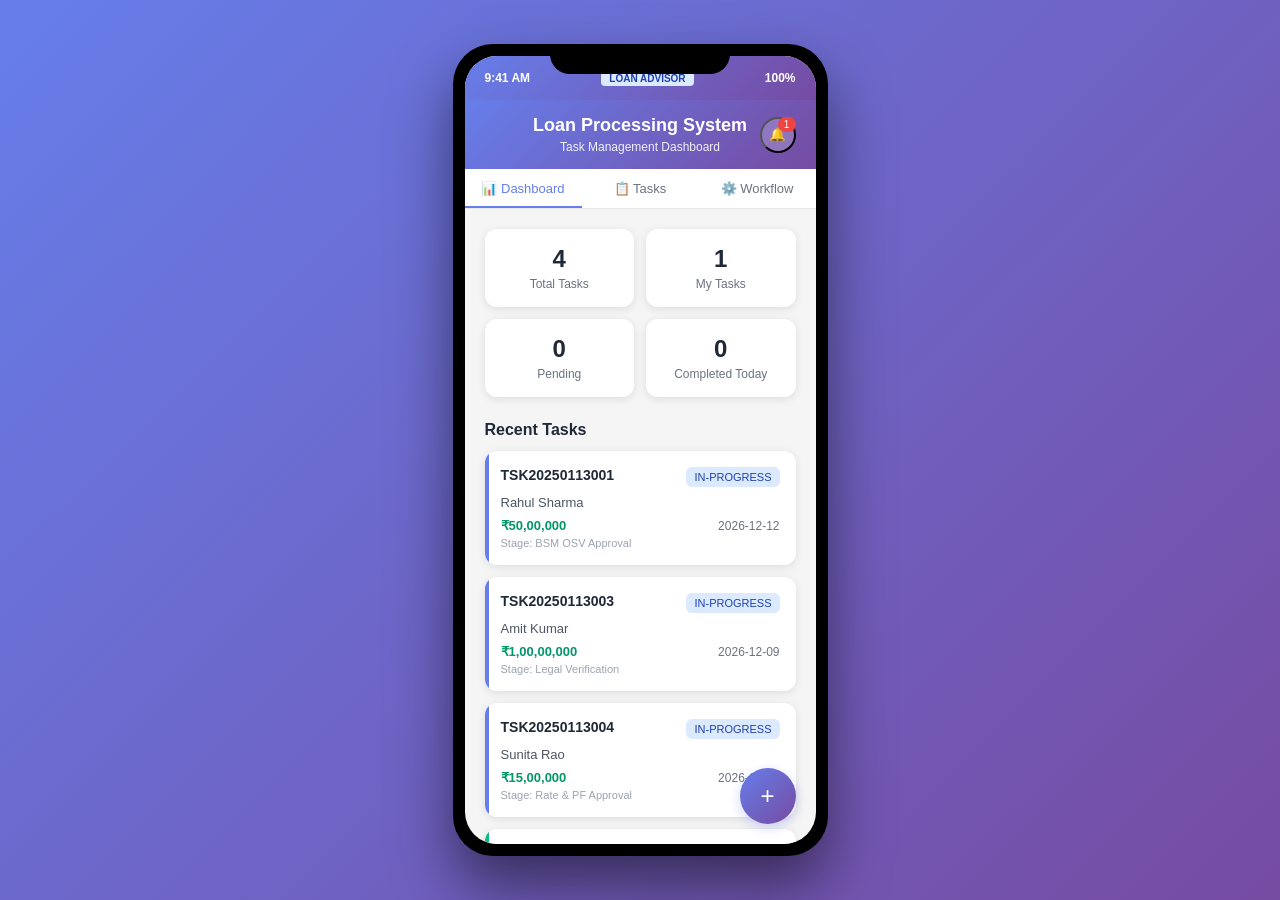
==== commit 2599a40f: "Add user role switcher functionality - Added clickable user role badge in status bar - Implemented u" ====
--- a/index.html
+++ b/index.html
@@ -77,6 +77,82 @@
         padding: 4px 12px;
         border-radius: 12px;
         font-size: 11px;
+        cursor: pointer;
+        transition: all 0.3s ease;
+      }
+
+      .user-role:hover {
+        background: rgba(255, 255, 255, 0.3);
+      }
+
+      /* User Switcher */
+      .user-switcher {
+        position: absolute;
+        top: 44px;
+        right: 20px;
+        background: white;
+        border-radius: 12px;
+        box-shadow: 0 4px 20px rgba(0, 0, 0, 0.15);
+        padding: 12px;
+        z-index: 1000;
+        min-width: 200px;
+        animation: dropDown 0.3s ease;
+      }
+
+      @keyframes dropDown {
+        from {
+          opacity: 0;
+          transform: translateY(-10px);
+        }
+        to {
+          opacity: 1;
+          transform: translateY(0);
+        }
+      }
+
+      .user-option {
+        display: flex;
+        align-items: center;
+        gap: 8px;
+        padding: 10px;
+        border-radius: 8px;
+        cursor: pointer;
+        transition: all 0.2s ease;
+        margin-bottom: 4px;
+      }
+
+      .user-option:hover {
+        background: #f3f4f6;
+      }
+
+      .user-option.active {
+        background: linear-gradient(135deg, #667eea 0%, #764ba2 100%);
+        color: white;
+      }
+
+      .user-option .user-avatar {
+        width: 32px;
+        height: 32px;
+        border-radius: 50%;
+        background: #e5e7eb;
+        display: flex;
+        align-items: center;
+        justify-content: center;
+        font-size: 14px;
+      }
+
+      .user-option .user-info {
+        flex: 1;
+      }
+
+      .user-option .user-name {
+        font-size: 13px;
+        font-weight: 600;
+      }
+
+      .user-option .user-role-tag {
+        font-size: 10px;
+        opacity: 0.8;
       }
 
       /* Header */
@@ -1118,8 +1194,54 @@
         <!-- Status Bar -->
         <div class="status-bar">
           <span>9:41 AM</span>
-          <span class="user-role" id="currentUserRole">Loan Advisor</span>
+          <span class="user-role" id="currentUserRole" onclick="toggleUserSwitcher()">Loan Advisor</span>
           <span>100%</span>
+
+          <!-- User Switcher Panel -->
+          <div id="userSwitcher" class="user-switcher" style="display: none;">
+            <div class="user-option" onclick="switchUser('user001')">
+              <div class="user-avatar">👨‍💼</div>
+              <div class="user-info">
+                <div class="user-name">John Doe</div>
+                <div class="user-role-tag">Loan Advisor</div>
+              </div>
+            </div>
+            <div class="user-option" onclick="switchUser('user002')">
+              <div class="user-avatar">👩‍💼</div>
+              <div class="user-info">
+                <div class="user-name">Sarah Smith</div>
+                <div class="user-role-tag">Loan Advisor</div>
+              </div>
+            </div>
+            <div class="user-option" onclick="switchUser('branch001')">
+              <div class="user-avatar">🏦</div>
+              <div class="user-info">
+                <div class="user-name">Raj Kumar</div>
+                <div class="user-role-tag">Branch Manager</div>
+              </div>
+            </div>
+            <div class="user-option" onclick="switchUser('emp004')">
+              <div class="user-avatar">👨‍💻</div>
+              <div class="user-info">
+                <div class="user-name">Amit Patel</div>
+                <div class="user-role-tag">Bank Employee</div>
+              </div>
+            </div>
+            <div class="user-option" onclick="switchUser('office001')">
+              <div class="user-avatar">📋</div>
+              <div class="user-info">
+                <div class="user-name">Priya Nair</div>
+                <div class="user-role-tag">Office Employee</div>
+              </div>
+            </div>
+            <div class="user-option" onclick="switchUser('legal001')">
+              <div class="user-avatar">⚖️</div>
+              <div class="user-info">
+                <div class="user-name">Anil Deshmukh</div>
+                <div class="user-role-tag">Legal Advisor</div>
+              </div>
+            </div>
+          </div>
         </div>
 
         <!-- Main App -->
@@ -1351,6 +1473,101 @@
       let notifications = [];
       let tasks = [];
       let workflowConfigs = {};
+
+      // User Database
+      const USERS = {
+        'user001': {
+          id: 'user001',
+          name: 'John Doe',
+          role: 'loan-advisor',
+          bank: 'hdfc',
+          branch: 'main'
+        },
+        'user002': {
+          id: 'user002',
+          name: 'Sarah Smith',
+          role: 'loan-advisor',
+          bank: 'hdfc',
+          branch: 'main'
+        },
+        'branch001': {
+          id: 'branch001',
+          name: 'Raj Kumar',
+          role: 'branch-manager',
+          bank: 'hdfc',
+          branch: 'main'
+        },
+        'emp001': {
+          id: 'emp001',
+          name: 'Suresh Kumar',
+          role: 'bank-employee',
+          bank: 'sbi',
+          branch: 'main'
+        },
+        'emp002': {
+          id: 'emp002',
+          name: 'Meera Reddy',
+          role: 'bank-employee',
+          bank: 'sbi',
+          branch: 'main'
+        },
+        'emp003': {
+          id: 'emp003',
+          name: 'Vikram Singh',
+          role: 'bank-employee',
+          bank: 'sbi',
+          branch: 'main'
+        },
+        'emp004': {
+          id: 'emp004',
+          name: 'Amit Patel',
+          role: 'bank-employee',
+          bank: 'hdfc',
+          branch: 'main'
+        },
+        'emp005': {
+          id: 'emp005',
+          name: 'Neha Sharma',
+          role: 'bank-employee',
+          bank: 'hdfc',
+          branch: 'main'
+        },
+        'emp006': {
+          id: 'emp006',
+          name: 'Rohit Verma',
+          role: 'bank-employee',
+          bank: 'hdfc',
+          branch: 'main'
+        },
+        'office001': {
+          id: 'office001',
+          name: 'Priya Nair',
+          role: 'office-employee',
+          bank: 'hdfc',
+          branch: 'main'
+        },
+        'office002': {
+          id: 'office002',
+          name: 'Karthik Menon',
+          role: 'office-employee',
+          bank: 'hdfc',
+          branch: 'main'
+        },
+        'legal001': {
+          id: 'legal001',
+          name: 'Anil Deshmukh',
+          role: 'legal-advisor',
+          bank: 'hdfc',
+          branch: 'main'
+        },
+        'legal002': {
+          id: 'legal002',
+          name: 'Swati Joshi',
+          role: 'legal-advisor',
+          bank: 'hdfc',
+          branch: 'main'
+        }
+      };
 
       // Role Configuration
       const ROLES = {
@@ -1580,6 +1797,18 @@
           }
         });
 
+        // Close user switcher when clicking outside
+        document.addEventListener('click', function(e) {
+          const switcher = document.getElementById('userSwitcher');
+          const roleElement = document.getElementById('currentUserRole');
+
+          if (switcher && switcher.style.display === 'block' &&
+              !switcher.contains(e.target) &&
+              e.target !== roleElement) {
+            switcher.style.display = 'none';
+          }
+        });
+
         // Keyboard shortcuts
         document.addEventListener('keydown', function(e) {
           if (e.key === 'Escape') {
@@ -1598,6 +1827,47 @@
         const roleElement = document.getElementById('currentUserRole');
         roleElement.textContent = ROLES[currentUser.role].name;
         roleElement.className = `user-role role-badge ${currentUser.role}`;
+
+        // Update user switcher active state
+        document.querySelectorAll('.user-option').forEach(option => {
+          option.classList.remove('active');
+        });
+
+        const activeOption = document.querySelector(`.user-option[onclick*="${currentUser.id}"]`);
+        if (activeOption) {
+          activeOption.classList.add('active');
+        }
+      }
+
+      // User Switcher Functions
+      function toggleUserSwitcher() {
+        const switcher = document.getElementById('userSwitcher');
+        switcher.style.display = switcher.style.display === 'none' ? 'block' : 'none';
+      }
+
+      function switchUser(userId) {
+        const new_user = USERS[userId];
+        if (!new_user) return;
+
+        currentUser = { ...new_user };
+
+        // Save current user to storage
+        localStorage.setItem('currentUser', JSON.stringify(currentUser));
+
+        // Update UI
+        updateUserInterface();
+        renderTasks();
+        renderNotifications();
+        updateNotificationBadge();
+
+        // Close all open modals and screens
+        closeAllModals();
+
+        // Hide user switcher
+        document.getElementById('userSwitcher').style.display = 'none';
+
+        // Show notification
+        showNotification(`Switched to ${new_user.name} (${ROLES[new_user.role].name})`, 'success');
       }
 
       // Tab Navigation
@@ -1632,6 +1902,13 @@
         // Filter tasks based on current user role
         const myTasks = tasks.filter(task => {
           if (currentUser.role === 'branch-manager') return true;
+
+          // Check if task is assigned to current user in parallel stages
+          if (task.parallelStages && task.parallelStages[currentUser.role === 'bank-employee' ? 'BSM_OSV' : currentUser.role === 'legal-advisor' ? 'LEGAL' : 'TECHNICAL'] === currentUser.id) {
+            return true;
+          }
+
+          // Check current assignee or created by
           return task.currentAssignee === currentUser.id || task.createdBy === currentUser.id;
         });
 
@@ -2465,12 +2742,19 @@
         localStorage.setItem('tasks', JSON.stringify(tasks));
         localStorage.setItem('notifications', JSON.stringify(notifications));
         localStorage.setItem('workflowConfigs', JSON.stringify(workflowConfigs));
+        localStorage.setItem('currentUser', JSON.stringify(currentUser));
       }
 
       function loadFromStorage() {
         const savedTasks = localStorage.getItem('tasks');
         const savedNotifications = localStorage.getItem('notifications');
         const savedConfigs = localStorage.getItem('workflowConfigs');
+        const savedUser = localStorage.getItem('currentUser');
+
+        // Load saved user or use default
+        if (savedUser) {
+          currentUser = JSON.parse(savedUser);
+        }
 
         if (savedTasks) {
           tasks = JSON.parse(savedTasks);
@@ -2488,29 +2772,34 @@
               currentStage: 'BSM_OSV',
               currentAssignee: 'emp004',
               bankEmployee: 'emp004',
-              createdBy: currentUser.id,
+              createdBy: 'user001',
               createdAt: new Date(Date.now() - 86400000).toISOString(),
               dueDate: new Date(Date.now() + 6 * 86400000).toISOString().split('T')[0],
               applicationNumber: 'HL20250113001',
               documents: [],
               completedStages: ['INITIATION', 'DOCUMENT_COLLECTION', 'DATA_ENTRY'],
+              parallelStages: {
+                'BSM_OSV': 'emp004',
+                'LEGAL': 'legal001',
+                'TECHNICAL': 'branch001'
+              },
               history: [
                 {
                   stage: 'INITIATION',
                   action: 'Task Created',
-                  user: currentUser.name,
+                  user: 'John Doe',
                   timestamp: new Date(Date.now() - 86400000).toISOString()
                 },
                 {
                   stage: 'DOCUMENT_COLLECTION',
                   action: 'Documents Verified',
-                  user: currentUser.name,
+                  user: 'John Doe',
                   timestamp: new Date(Date.now() - 43200000).toISOString()
                 },
                 {
                   stage: 'DATA_ENTRY',
                   action: 'Application Number: HL20250113001',
-                  user: currentUser.name,
+                  user: 'John Doe',
                   timestamp: new Date(Date.now() - 21600000).toISOString()
                 }
               ]
@@ -2524,9 +2813,9 @@
               loanAmount: 2000000,
               status: 'pending',
               currentStage: 'DOCUMENT_COLLECTION',
-              currentAssignee: currentUser.id,
+              currentAssignee: 'user002',
               bankEmployee: 'emp001',
-              createdBy: currentUser.id,
+              createdBy: 'user002',
               createdAt: new Date(Date.now() - 172800000).toISOString(),
               dueDate: new Date(Date.now() + 5 * 86400000).toISOString().split('T')[0],
               documents: [],
@@ -2535,8 +2824,116 @@
                 {
                   stage: 'INITIATION',
                   action: 'Task Created',
-                  user: currentUser.name,
+                  user: 'Sarah Smith',
                   timestamp: new Date(Date.now() - 172800000).toISOString()
+                }
+              ]
+            },
+            {
+              id: 'TSK20250113003',
+              customerName: 'Amit Kumar',
+              phone: '9876543212',
+              bank: 'icici',
+              loanType: 'business-loan',
+              loanAmount: 10000000,
+              status: 'in-progress',
+              currentStage: 'LEGAL',
+              currentAssignee: 'legal001',
+              bankEmployee: 'emp007',
+              createdBy: 'user001',
+              createdAt: new Date(Date.now() - 259200000).toISOString(),
+              dueDate: new Date(Date.now() + 3 * 86400000).toISOString().split('T')[0],
+              applicationNumber: 'BL20250113001',
+              documents: [],
+              completedStages: ['INITIATION', 'DOCUMENT_COLLECTION', 'DATA_ENTRY', 'BSM_OSV'],
+              parallelStages: {
+                'BSM_OSV': 'emp007',
+                'LEGAL': 'legal001',
+                'TECHNICAL': 'branch001'
+              },
+              history: [
+                {
+                  stage: 'INITIATION',
+                  action: 'Task Created',
+                  user: 'John Doe',
+                  timestamp: new Date(Date.now() - 259200000).toISOString()
+                },
+                {
+                  stage: 'BSM_OSV',
+                  action: 'Approved',
+                  user: 'Meera Reddy',
+                  timestamp: new Date(Date.now() - 86400000).toISOString()
+                }
+              ]
+            },
+            {
+              id: 'TSK20250113004',
+              customerName: 'Sunita Rao',
+              phone: '9876543213',
+              bank: 'hdfc',
+              loanType: 'vehicle-loan',
+              loanAmount: 1500000,
+              status: 'in-progress',
+              currentStage: 'RATE_PF',
+              currentAssignee: 'user001',
+              bankEmployee: 'emp004',
+              createdBy: 'user002',
+              createdAt: new Date(Date.now() - 345600000).toISOString(),
+              dueDate: new Date(Date.now() + 2 * 86400000).toISOString().split('T')[0],
+              applicationNumber: 'VL20250113001',
+              documents: [],
+              completedStages: ['INITIATION', 'DOCUMENT_COLLECTION', 'DATA_ENTRY', 'BSM_OSV', 'LEGAL', 'TECHNICAL'],
+              parallelStages: {
+                'BSM_OSV': 'emp004',
+                'LEGAL': 'legal001',
+                'TECHNICAL': 'branch001'
+              },
+              history: [
+                {
+                  stage: 'INITIATION',
+                  action: 'Task Created',
+                  user: 'Sarah Smith',
+                  timestamp: new Date(Date.now() - 345600000).toISOString()
+                },
+                {
+                  stage: 'TECHNICAL',
+                  action: 'Valuation: ₹18,00,000',
+                  user: 'Raj Kumar',
+                  timestamp: new Date(Date.now() - 172800000).toISOString()
+                },
+                {
+                  stage: 'LEGAL',
+                  action: 'Approved',
+                  user: 'Anil Deshmukh',
+                  timestamp: new Date(Date.now() - 86400000).toISOString()
+                }
+              ]
+            },
+            {
+              id: 'TSK20250113005',
+              customerName: 'Mohammed Ali',
+              phone: '9876543214',
+              bank: 'axis',
+              loanType: 'education-loan',
+              loanAmount: 800000,
+              status: 'completed',
+              currentStage: 'COMPLETED',
+              currentAssignee: 'user002',
+              bankEmployee: 'emp010',
+              createdBy: 'user001',
+              createdAt: new Date(Date.now() - 604800000).toISOString(),
+              dueDate: new Date(Date.now() - 86400000).toISOString().split('T')[0],
+              applicationNumber: 'EL20250113001',
+              documents: [],
+              completedStages: ['INITIATION', 'DOCUMENT_COLLECTION', 'DATA_ENTRY', 'BSM_OSV', 'LEGAL', 'TECHNICAL', 'RATE_PF', 'SANCTION_LETTER', 'DOCKET_LOGIN', 'KFS_GENERATION', 'ECS_ESIGN', 'DISBURSEMENT'],
+              disbursementMode: 'fund-transfer',
+              completedAt: new Date(Date.now() - 86400000).toISOString(),
+              history: [
+                {
+                  stage: 'DISBURSEMENT',
+                  action: 'Fund Transfer Completed',
+                  user: 'Sarah Smith',
+                  timestamp: new Date(Date.now() - 86400000).toISOString()
                 }
               ]
             }
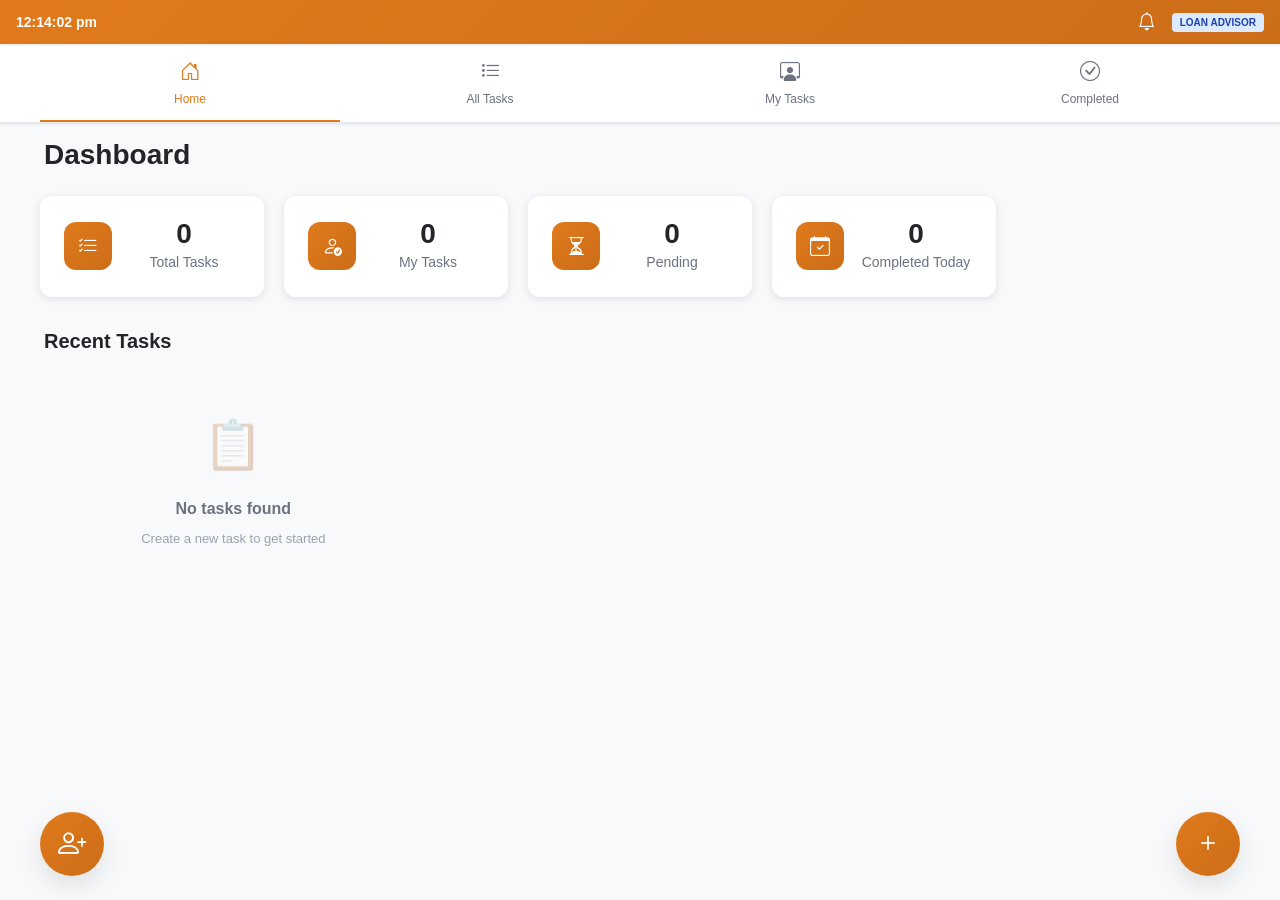
==== commit 3aafd219: "initial code changes" ====
--- a/index.html
+++ b/index.html
@@ -1,3023 +1,1516 @@
 <!DOCTYPE html>
 <html lang="en">
-  <head>
-    <meta charset="UTF-8" />
-    <meta name="viewport" content="width=device-width, initial-scale=1.0" />
-    <title>Loan Processing System - Task Management</title>
-    <style>
-      * {
-        margin: 0;
-        padding: 0;
-        box-sizing: border-box;
-      }
-
-      body {
-        font-family: -apple-system, BlinkMacSystemFont, "Segoe UI", Roboto,
-          sans-serif;
-        background: linear-gradient(135deg, #667eea 0%, #764ba2 100%);
-        min-height: 100vh;
-        display: flex;
-        justify-content: center;
-        align-items: center;
-        padding: 20px;
-      }
-
-      .iphone-frame {
-        width: 375px;
-        height: 812px;
-        background: #000;
-        border-radius: 40px;
-        padding: 12px;
-        box-shadow: 0 30px 60px rgba(0, 0, 0, 0.5);
-        position: relative;
-        overflow: hidden;
-      }
-
-      .iphone-notch {
-        position: absolute;
-        top: 0;
-        left: 50%;
-        transform: translateX(-50%);
-        width: 180px;
-        height: 30px;
-        background: #000;
-        border-radius: 0 0 20px 20px;
-        z-index: 1000;
-      }
-
-      .iphone-screen {
-        width: 100%;
-        height: 100%;
-        background: #f5f5f5;
-        border-radius: 32px;
-        overflow: hidden;
-        position: relative;
-        display: flex;
-        flex-direction: column;
-      }
-
-      /* Status Bar */
-      .status-bar {
-        height: 44px;
-        background: linear-gradient(135deg, #667eea 0%, #764ba2 100%);
-        display: flex;
-        justify-content: space-between;
-        align-items: center;
-        padding: 0 20px;
-        color: white;
-        font-size: 12px;
-        font-weight: 600;
-        z-index: 999;
-        flex-shrink: 0;
-      }
-
-      /* User Role Display */
-      .user-role {
-        background: rgba(255, 255, 255, 0.2);
-        padding: 4px 12px;
-        border-radius: 12px;
-        font-size: 11px;
-        cursor: pointer;
-        transition: all 0.3s ease;
-      }
-
-      .user-role:hover {
-        background: rgba(255, 255, 255, 0.3);
-      }
-
-      /* User Switcher */
-      .user-switcher {
-        position: absolute;
-        top: 44px;
-        right: 20px;
-        background: white;
-        border-radius: 12px;
-        box-shadow: 0 4px 20px rgba(0, 0, 0, 0.15);
-        padding: 12px;
-        z-index: 1000;
-        min-width: 200px;
-        animation: dropDown 0.3s ease;
-      }
-
-      @keyframes dropDown {
-        from {
-          opacity: 0;
-          transform: translateY(-10px);
-        }
-        to {
-          opacity: 1;
-          transform: translateY(0);
-        }
-      }
-
-      .user-option {
-        display: flex;
-        align-items: center;
-        gap: 8px;
-        padding: 10px;
-        border-radius: 8px;
-        cursor: pointer;
-        transition: all 0.2s ease;
-        margin-bottom: 4px;
-      }
-
-      .user-option:hover {
-        background: #f3f4f6;
-      }
-
-      .user-option.active {
-        background: linear-gradient(135deg, #667eea 0%, #764ba2 100%);
-        color: white;
-      }
-
-      .user-option .user-avatar {
-        width: 32px;
-        height: 32px;
-        border-radius: 50%;
-        background: #e5e7eb;
-        display: flex;
-        align-items: center;
-        justify-content: center;
-        font-size: 14px;
-      }
-
-      .user-option .user-info {
-        flex: 1;
-      }
-
-      .user-option .user-name {
-        font-size: 13px;
-        font-weight: 600;
-      }
-
-      .user-option .user-role-tag {
-        font-size: 10px;
-        opacity: 0.8;
-      }
-
-      /* Header */
-      .app-header {
-        background: linear-gradient(135deg, #667eea 0%, #764ba2 100%);
-        color: white;
-        padding: 15px 20px;
-        text-align: center;
-        position: relative;
-        flex-shrink: 0;
-      }
-
-      .app-header h1 {
-        font-size: 18px;
-        font-weight: 600;
-      }
-
-      .app-header .subtitle {
-        font-size: 12px;
-        opacity: 0.9;
-        margin-top: 4px;
-      }
-
-      .notification-icon {
-        position: absolute;
-        right: 20px;
-        top: 50%;
-        transform: translateY(-50%);
-        background: rgba(255, 255, 255, 0.2);
-        width: 36px;
-        height: 36px;
-        border-radius: 50%;
-        display: flex;
-        align-items: center;
-        justify-content: center;
-        cursor: pointer;
-        transition: all 0.3s ease;
-      }
-
-      .notification-icon:hover {
-        background: rgba(255, 255, 255, 0.3);
-        transform: translateY(-50%) scale(1.1);
-      }
-
-      .notification-icon:active {
-        transform: translateY(-50%) scale(0.95);
-      }
-
-      .notification-badge {
-        position: absolute;
-        top: -2px;
-        right: -2px;
-        background: #ef4444;
-        color: white;
-        font-size: 10px;
-        padding: 2px 5px;
-        border-radius: 10px;
-        min-width: 18px;
-        text-align: center;
-      }
-
-      /* Navigation Tabs */
-      .nav-tabs {
-        display: flex;
-        background: white;
-        border-bottom: 1px solid #e5e7eb;
-        flex-shrink: 0;
-      }
-
-      .nav-tab {
-        flex: 1;
-        padding: 12px;
-        text-align: center;
-        border: none;
-        background: none;
-        font-size: 13px;
-        font-weight: 500;
-        color: #6b7280;
-        cursor: pointer;
-        transition: all 0.3s ease;
-        position: relative;
-      }
-
-      .nav-tab:hover {
-        background: #f9fafb;
-      }
-
-      .nav-tab.active {
-        color: #667eea;
-      }
-
-      .nav-tab.active::after {
-        content: '';
-        position: absolute;
-        bottom: 0;
-        left: 0;
-        right: 0;
-        height: 2px;
-        background: #667eea;
-      }
-
-      .nav-tab:active {
-        background: #f3f4f6;
-      }
-
-      /* Content Area */
-      .content {
-        flex: 1;
-        overflow-y: auto;
-        padding: 20px;
-        display: block;
-      }
-
-      .content.hidden {
-        display: none;
-      }
-
-      /* Stats Grid */
-      .stats-grid {
-        display: grid;
-        grid-template-columns: repeat(2, 1fr);
-        gap: 12px;
-        margin-bottom: 24px;
-      }
-
-      .stat-card {
-        background: white;
-        padding: 16px;
-        border-radius: 12px;
-        box-shadow: 0 2px 8px rgba(0, 0, 0, 0.1);
-        text-align: center;
-        transition: all 0.3s ease;
-      }
-
-      .stat-card:hover {
-        transform: translateY(-2px);
-        box-shadow: 0 4px 12px rgba(0, 0, 0, 0.15);
-      }
-
-      .stat-card .number {
-        font-size: 24px;
-        font-weight: 700;
-        color: #1f2937;
-        margin-bottom: 4px;
-      }
-
-      .stat-card .label {
-        font-size: 12px;
-        color: #6b7280;
-        font-weight: 500;
-      }
-
-      /* Section Title */
-      .section-title {
-        font-size: 16px;
-        font-weight: 600;
-        color: #1f2937;
-        margin-bottom: 12px;
-      }
-
-      /* Task List */
-      .task-list {
-        display: flex;
-        flex-direction: column;
-        gap: 12px;
-      }
-
-      .task-item {
-        background: white;
-        padding: 16px;
-        border-radius: 12px;
-        box-shadow: 0 2px 8px rgba(0, 0, 0, 0.1);
-        cursor: pointer;
-        transition: all 0.3s ease;
-        position: relative;
-        overflow: hidden;
-      }
-
-      .task-item:hover {
-        transform: translateY(-2px);
-        box-shadow: 0 4px 12px rgba(0, 0, 0, 0.15);
-      }
-
-      .task-item:active {
-        transform: translateY(0);
-      }
-
-      .task-item::before {
-        content: '';
-        position: absolute;
-        left: 0;
-        top: 0;
-        bottom: 0;
-        width: 4px;
-        background: #667eea;
-      }
-
-      .task-item.urgent::before {
-        background: #ef4444;
-      }
-
-      .task-item.completed::before {
-        background: #10b981;
-      }
-
-      .task-header {
-        display: flex;
-        justify-content: space-between;
-        align-items: flex-start;
-        margin-bottom: 8px;
-      }
-
-      .task-number {
-        font-size: 14px;
-        font-weight: 600;
-        color: #1f2937;
-      }
-
-      .task-status {
-        padding: 4px 8px;
-        border-radius: 6px;
-        font-size: 11px;
-        font-weight: 500;
-        text-transform: uppercase;
-      }
-
-      .task-status.pending {
-        background: #fef3c7;
-        color: #92400e;
-      }
-
-      .task-status.in-progress {
-        background: #dbeafe;
-        color: #1e40af;
-      }
-
-      .task-status.completed {
-        background: #d1fae5;
-        color: #065f46;
-      }
-
-      .task-status.overdue {
-        background: #fee2e2;
-        color: #991b1b;
-      }
-
-      .task-customer {
-        font-size: 13px;
-        color: #4b5563;
-        margin-bottom: 4px;
-        font-weight: 500;
-      }
-
-      .task-details {
-        display: flex;
-        justify-content: space-between;
-        align-items: center;
-        margin-top: 8px;
-      }
-
-      .task-amount {
-        font-size: 13px;
-        font-weight: 600;
-        color: #059669;
-      }
-
-      .task-due {
-        font-size: 12px;
-        color: #6b7280;
-      }
-
-      .task-owner {
-        font-size: 11px;
-        color: #9ca3af;
-        margin-top: 4px;
-      }
-
-      /* Detail Screen */
-      .detail-screen {
-        position: absolute;
-        top: 0;
-        left: 0;
-        right: 0;
-        bottom: 0;
-        background: white;
-        z-index: 1001;
-        display: none;
-        flex-direction: column;
-      }
-
-      .detail-screen.active {
-        display: flex;
-      }
-
-      .detail-header {
-        background: linear-gradient(135deg, #667eea 0%, #764ba2 100%);
-        color: white;
-        padding: 15px 20px;
-        display: flex;
-        align-items: center;
-        gap: 12px;
-        flex-shrink: 0;
-      }
-
-      .back-btn {
-        background: none;
-        border: none;
-        color: white;
-        font-size: 20px;
-        cursor: pointer;
-        padding: 8px;
-        border-radius: 8px;
-        transition: all 0.3s ease;
-      }
-
-      .back-btn:hover {
-        background: rgba(255, 255, 255, 0.2);
-      }
-
-      .back-btn:active {
-        background: rgba(255, 255, 255, 0.3);
-      }
-
-      .detail-title {
-        flex: 1;
-      }
-
-      .detail-title h2 {
-        font-size: 18px;
-        font-weight: 600;
-        margin-bottom: 4px;
-      }
-
-      .detail-title .subtitle {
-        font-size: 12px;
-        opacity: 0.9;
-      }
-
-      .detail-content {
-        flex: 1;
-        overflow-y: auto;
-        padding: 20px;
-      }
-
-      /* Info Card */
-      .info-card {
-        background: #f9fafb;
-        padding: 16px;
-        border-radius: 12px;
-        margin-bottom: 16px;
-      }
-
-      .info-row {
-        display: flex;
-        justify-content: space-between;
-        padding: 8px 0;
-        border-bottom: 1px solid #e5e7eb;
-      }
-
-      .info-row:last-child {
-        border-bottom: none;
-      }
-
-      .info-label {
-        font-size: 13px;
-        color: #6b7280;
-        font-weight: 500;
-      }
-
-      .info-value {
-        font-size: 13px;
-        color: #1f2937;
-        font-weight: 600;
-      }
-
-      /* Timeline */
-      .timeline {
-        margin: 20px 0;
-      }
-
-      .timeline-item {
-        display: flex;
-        gap: 12px;
-        margin-bottom: 20px;
-        position: relative;
-      }
-
-      .timeline-item:last-child .timeline-line {
-        display: none;
-      }
-
-      .timeline-dot {
-        width: 12px;
-        height: 12px;
-        border-radius: 50%;
-        background: #e5e7eb;
-        margin-top: 4px;
-        position: relative;
-        z-index: 1;
-        flex-shrink: 0;
-      }
-
-      .timeline-dot.completed {
-        background: #10b981;
-      }
-
-      .timeline-dot.active {
-        background: #667eea;
-        box-shadow: 0 0 0 4px rgba(102, 126, 234, 0.2);
-      }
-
-      .timeline-line {
-        position: absolute;
-        left: 5px;
-        top: 16px;
-        bottom: -20px;
-        width: 2px;
-        background: #e5e7eb;
-      }
-
-      .timeline-line.completed {
-        background: #10b981;
-      }
-
-      .timeline-content {
-        flex: 1;
-      }
-
-      .timeline-title {
-        font-size: 14px;
-        font-weight: 600;
-        color: #1f2937;
-        margin-bottom: 4px;
-      }
-
-      .timeline-desc {
-        font-size: 12px;
-        color: #6b7280;
-        margin-bottom: 4px;
-      }
-
-      .timeline-time {
-        font-size: 11px;
-        color: #9ca3af;
-      }
-
-      /* Progress Steps */
-      .progress-steps {
-        display: flex;
-        justify-content: space-between;
-        margin: 20px 0;
-        position: relative;
-      }
-
-      .progress-step {
-        flex: 1;
-        text-align: center;
-        position: relative;
-      }
-
-      .progress-step:not(:last-child)::after {
-        content: '';
-        position: absolute;
-        top: 16px;
-        right: -50%;
-        left: 50%;
-        height: 2px;
-        background: #e5e7eb;
-        z-index: 0;
-      }
-
-      .progress-step.completed:not(:last-child)::after {
-        background: #10b981;
-      }
-
-      .progress-step-dot {
-        width: 32px;
-        height: 32px;
-        border-radius: 50%;
-        background: #e5e7eb;
-        margin: 0 auto 8px;
-        display: flex;
-        align-items: center;
-        justify-content: center;
-        font-size: 14px;
-        color: white;
-        position: relative;
-        z-index: 1;
-      }
-
-      .progress-step.completed .progress-step-dot {
-        background: #10b981;
-      }
-
-      .progress-step.active .progress-step-dot {
-        background: #667eea;
-      }
-
-      .progress-step-label {
-        font-size: 11px;
-        color: #6b7280;
-        font-weight: 500;
-      }
-
-      .progress-step.active .progress-step-label {
-        color: #667eea;
-        font-weight: 600;
-      }
-
-      /* Buttons */
-      .btn {
-        padding: 12px 20px;
-        border: none;
-        border-radius: 8px;
-        font-size: 14px;
-        font-weight: 500;
-        cursor: pointer;
-        transition: all 0.3s ease;
-        text-align: center;
-      }
-
-      .btn:active {
-        transform: scale(0.98);
-      }
-
-      .btn-primary {
-        background: linear-gradient(135deg, #667eea 0%, #764ba2 100%);
-        color: white;
-      }
-
-      .btn-primary:hover {
-        transform: translateY(-1px);
-        box-shadow: 0 4px 12px rgba(102, 126, 234, 0.3);
-      }
-
-      .btn-secondary {
-        background: #f3f4f6;
-        color: #4b5563;
-      }
-
-      .btn-secondary:hover {
-        background: #e5e7eb;
-      }
-
-      .btn-success {
-        background: #10b981;
-        color: white;
-      }
-
-      .btn-success:hover {
-        background: #059669;
-        transform: translateY(-1px);
-        box-shadow: 0 4px 12px rgba(16, 185, 129, 0.3);
-      }
-
-      .btn-danger {
-        background: #ef4444;
-        color: white;
-      }
-
-      .btn-danger:hover {
-        background: #dc2626;
-        transform: translateY(-1px);
-        box-shadow: 0 4px 12px rgba(239, 68, 68, 0.3);
-      }
-
-      .btn-warning {
-        background: #f59e0b;
-        color: white;
-      }
-
-      .btn-block {
-        width: 100%;
-      }
-
-      /* Action Buttons */
-      .action-buttons {
-        display: flex;
-        gap: 12px;
-        margin-top: 20px;
-      }
-
-      .action-buttons .btn {
-        flex: 1;
-      }
-
-      /* FAB */
-      .fab {
-        position: absolute;
-        bottom: 20px;
-        right: 20px;
-        width: 56px;
-        height: 56px;
-        border-radius: 50%;
-        background: linear-gradient(135deg, #667eea 0%, #764ba2 100%);
-        color: white;
-        border: none;
-        font-size: 24px;
-        cursor: pointer;
-        box-shadow: 0 4px 12px rgba(102, 126, 234, 0.3);
-        transition: all 0.3s ease;
-        z-index: 998;
-      }
-
-      .fab:hover {
-        transform: scale(1.1);
-        box-shadow: 0 6px 20px rgba(102, 126, 234, 0.4);
-      }
-
-      .fab:active {
-        transform: scale(0.95);
-      }
-
-      /* Modal */
-      .modal {
-        position: absolute;
-        top: 0;
-        left: 0;
-        right: 0;
-        bottom: 0;
-        background: rgba(0, 0, 0, 0.5);
-        display: none;
-        align-items: center;
-        justify-content: center;
-        z-index: 2000;
-        padding: 20px;
-      }
-
-      .modal.active {
-        display: flex;
-      }
-
-      .modal-content {
-        background: white;
-        border-radius: 16px;
-        width: 100%;
-        max-width: 320px;
-        max-height: 90%;
-        overflow-y: auto;
-        animation: modalSlide 0.3s ease;
-      }
-
-      @keyframes modalSlide {
-        from {
-          transform: translateY(20px);
-          opacity: 0;
-        }
-        to {
-          transform: translateY(0);
-          opacity: 1;
-        }
-      }
-
-      .modal-header {
-        padding: 20px;
-        border-bottom: 1px solid #e5e7eb;
-      }
-
-      .modal-title {
-        font-size: 18px;
-        font-weight: 600;
-        color: #1f2937;
-      }
-
-      .modal-body {
-        padding: 20px;
-      }
-
-      .modal-footer {
-        padding: 20px;
-        border-top: 1px solid #e5e7eb;
-        display: flex;
-        gap: 12px;
-      }
-
-      /* Form Elements */
-      .form-group {
-        margin-bottom: 16px;
-      }
-
-      .form-label {
-        display: block;
-        font-size: 13px;
-        font-weight: 500;
-        color: #374151;
-        margin-bottom: 6px;
-      }
-
-      .form-input,
-      .form-select,
-      .form-textarea {
-        width: 100%;
-        padding: 10px 12px;
-        border: 1px solid #d1d5db;
-        border-radius: 8px;
-        font-size: 14px;
-        transition: all 0.3s ease;
-      }
-
-      .form-input:focus,
-      .form-select:focus,
-      .form-textarea:focus {
-        outline: none;
-        border-color: #667eea;
-        box-shadow: 0 0 0 3px rgba(102, 126, 234, 0.1);
-      }
-
-      .form-textarea {
-        min-height: 80px;
-        resize: vertical;
-      }
-
-      /* Checkbox Group */
-      .checkbox-group {
-        display: flex;
-        flex-direction: column;
-        gap: 8px;
-      }
-
-      .checkbox-item {
-        display: flex;
-        align-items: center;
-        gap: 8px;
-        padding: 8px;
-        background: #f9fafb;
-        border-radius: 6px;
-        cursor: pointer;
-        transition: all 0.3s ease;
-      }
-
-      .checkbox-item:hover {
-        background: #f3f4f6;
-      }
-
-      .checkbox-item input[type="checkbox"] {
-        cursor: pointer;
-      }
-
-      .checkbox-label {
-        font-size: 13px;
-        color: #374151;
-        cursor: pointer;
-        user-select: none;
-      }
-
-      /* Notification Panel */
-      .notification-panel {
-        position: absolute;
-        top: 0;
-        left: 0;
-        right: 0;
-        bottom: 0;
-        background: white;
-        z-index: 1002;
-        display: none;
-        flex-direction: column;
-      }
-
-      .notification-panel.active {
-        display: flex;
-      }
-
-      .notification-header {
-        background: linear-gradient(135deg, #667eea 0%, #764ba2 100%);
-        color: white;
-        padding: 15px 20px;
-        display: flex;
-        align-items: center;
-        gap: 12px;
-        flex-shrink: 0;
-      }
-
-      .notification-list {
-        flex: 1;
-        overflow-y: auto;
-        padding: 20px;
-      }
-
-      .notification-item {
-        background: #f9fafb;
-        padding: 12px;
-        border-radius: 8px;
-        margin-bottom: 12px;
-        cursor: pointer;
-        transition: all 0.3s ease;
-      }
-
-      .notification-item:hover {
-        background: #f3f4f6;
-        transform: translateX(4px);
-      }
-
-      .notification-item.unread {
-        background: white;
-        border-left: 3px solid #667eea;
-      }
-
-      .notification-message {
-        font-size: 13px;
-        color: #374151;
-        margin-bottom: 4px;
-      }
-
-      .notification-time {
-        font-size: 11px;
-        color: #9ca3af;
-      }
-
-      /* Loading Spinner */
-      .spinner {
-        width: 40px;
-        height: 40px;
-        border: 3px solid #e5e7eb;
-        border-top-color: #667eea;
-        border-radius: 50%;
-        animation: spin 1s linear infinite;
-        margin: 40px auto;
-      }
-
-      @keyframes spin {
-        to {
-          transform: rotate(360deg);
-        }
-      }
-
-      /* Empty State */
-      .empty-state {
-        text-align: center;
-        padding: 40px 20px;
-      }
-
-      .empty-icon {
-        font-size: 48px;
-        color: #d1d5db;
-        margin-bottom: 16px;
-      }
-
-      .empty-title {
-        font-size: 16px;
-        font-weight: 600;
-        color: #6b7280;
-        margin-bottom: 8px;
-      }
-
-      .empty-desc {
-        font-size: 13px;
-        color: #9ca3af;
-      }
-
-      /* Responsive */
-      @media (max-width: 414px) {
-        .iphone-frame {
-          width: 100%;
-          height: 100vh;
-          border-radius: 0;
-          padding: 0;
-        }
-
-        .iphone-notch {
-          display: none;
-        }
-
-        .iphone-screen {
-          border-radius: 0;
-        }
-
-        body {
-          padding: 0;
-        }
-      }
-
-      /* Custom Scrollbar */
-      ::-webkit-scrollbar {
-        width: 4px;
-      }
-
-      ::-webkit-scrollbar-track {
-        background: #f1f1f1;
-      }
-
-      ::-webkit-scrollbar-thumb {
-        background: #888;
-        border-radius: 2px;
-      }
-
-      ::-webkit-scrollbar-thumb:hover {
-        background: #555;
-      }
-
-      /* Additional Styles for New Features */
-      .role-badge {
-        display: inline-block;
-        padding: 2px 8px;
-        border-radius: 4px;
-        font-size: 10px;
-        font-weight: 600;
-        text-transform: uppercase;
-      }
-
-      .role-badge.branch-manager {
-        background: #fef3c7;
-        color: #92400e;
-      }
-
-      .role-badge.loan-advisor {
-        background: #dbeafe;
-        color: #1e40af;
-      }
-
-      .role-badge.bank-employee {
-        background: #d1fae5;
-        color: #065f46;
-      }
-
-      .role-badge.office-employee {
-        background: #ede9fe;
-        color: #5b21b6;
-      }
-
-      .role-badge.legal-advisor {
-        background: #fee2e2;
-        color: #991b1b;
-      }
-
-      .parallel-stages {
-        display: grid;
-        grid-template-columns: repeat(3, 1fr);
-        gap: 12px;
-        margin: 16px 0;
-      }
-
-      .parallel-stage {
-        background: white;
-        border: 1px solid #e5e7eb;
-        border-radius: 8px;
-        padding: 12px;
-        text-align: center;
-        position: relative;
-      }
-
-      .parallel-stage.active {
-        border-color: #667eea;
-        background: #f0f4ff;
-      }
-
-      .parallel-stage.completed {
-        border-color: #10b981;
-        background: #f0fdf4;
-      }
-
-      .workflow-config {
-        background: #f9fafb;
-        border-radius: 8px;
-        padding: 16px;
-        margin: 16px 0;
-      }
-
-      .workflow-stage-item {
-        display: flex;
-        align-items: center;
-        justify-content: space-between;
-        padding: 8px 0;
-        border-bottom: 1px solid #e5e7eb;
-      }
-
-      .workflow-stage-item:last-child {
-        border-bottom: none;
-      }
-
-      .toggle-switch {
-        position: relative;
-        width: 44px;
-        height: 24px;
-        background: #d1d5db;
-        border-radius: 12px;
-        cursor: pointer;
-        transition: background 0.3s ease;
-      }
-
-      .toggle-switch.active {
-        background: #667eea;
-      }
-
-      .toggle-switch::after {
-        content: '';
-        position: absolute;
-        top: 2px;
-        left: 2px;
-        width: 20px;
-        height: 20px;
-        background: white;
-        border-radius: 50%;
-        transition: transform 0.3s ease;
-      }
-
-      .toggle-switch.active::after {
-        transform: translateX(20px);
-      }
-
-      .query-item {
-        background: #fef3c7;
-        border-left: 3px solid #f59e0b;
-        padding: 12px;
-        margin-bottom: 12px;
-        border-radius: 0 8px 8px 0;
-      }
-
-      .query-text {
-        font-size: 13px;
-        color: #92400e;
-        margin-bottom: 4px;
-      }
-
-      .query-meta {
-        font-size: 11px;
-        color: #b45309;
-      }
-
-      .history-item {
-        padding: 8px 12px;
-        background: #f9fafb;
-        border-left: 2px solid #e5e7eb;
-        margin-bottom: 8px;
-        font-size: 12px;
-        color: #6b7280;
-      }
-
-      .history-item.active {
-        background: #f0f4ff;
-        border-left-color: #667eea;
-        color: #4338ca;
-      }
-    </style>
-  </head>
-  <body>
-    <div class="iphone-frame">
-      <div class="iphone-notch"></div>
-      <div class="iphone-screen">
-        <!-- Status Bar -->
-        <div class="status-bar">
-          <span>9:41 AM</span>
-          <span class="user-role" id="currentUserRole" onclick="toggleUserSwitcher()">Loan Advisor</span>
-          <span>100%</span>
-
-          <!-- User Switcher Panel -->
-          <div id="userSwitcher" class="user-switcher" style="display: none;">
-            <div class="user-option" onclick="switchUser('user001')">
-              <div class="user-avatar">👨‍💼</div>
-              <div class="user-info">
-                <div class="user-name">John Doe</div>
-                <div class="user-role-tag">Loan Advisor</div>
-              </div>
-            </div>
-            <div class="user-option" onclick="switchUser('user002')">
-              <div class="user-avatar">👩‍💼</div>
-              <div class="user-info">
-                <div class="user-name">Sarah Smith</div>
-                <div class="user-role-tag">Loan Advisor</div>
-              </div>
-            </div>
-            <div class="user-option" onclick="switchUser('branch001')">
-              <div class="user-avatar">🏦</div>
-              <div class="user-info">
-                <div class="user-name">Raj Kumar</div>
-                <div class="user-role-tag">Branch Manager</div>
-              </div>
-            </div>
-            <div class="user-option" onclick="switchUser('emp004')">
-              <div class="user-avatar">👨‍💻</div>
-              <div class="user-info">
-                <div class="user-name">Amit Patel</div>
-                <div class="user-role-tag">Bank Employee</div>
-              </div>
-            </div>
-            <div class="user-option" onclick="switchUser('office001')">
-              <div class="user-avatar">📋</div>
-              <div class="user-info">
-                <div class="user-name">Priya Nair</div>
-                <div class="user-role-tag">Office Employee</div>
-              </div>
-            </div>
-            <div class="user-option" onclick="switchUser('legal001')">
-              <div class="user-avatar">⚖️</div>
-              <div class="user-info">
-                <div class="user-name">Anil Deshmukh</div>
-                <div class="user-role-tag">Legal Advisor</div>
-              </div>
-            </div>
-          </div>
-        </div>
-
-        <!-- Main App -->
-        <div id="mainApp" class="app-content">
-          <!-- Header -->
-          <div class="app-header">
-            <h1>Loan Processing System</h1>
-            <p class="subtitle">Task Management Dashboard</p>
-            <button class="notification-icon" onclick="showNotifications()">
-              <span>🔔</span>
-              <span class="notification-badge" id="notificationBadge">5</span>
-            </button>
-          </div>
-
-          <!-- Navigation Tabs -->
-          <div class="nav-tabs">
-            <button class="nav-tab active" onclick="showTab('dashboard')">
-              📊 Dashboard
-            </button>
-            <button class="nav-tab" onclick="showTab('tasks')">📋 Tasks</button>
-            <button class="nav-tab" onclick="showTab('workflow')">
-              ⚙️ Workflow
-            </button>
-          </div>
-
-          <!-- Dashboard Content -->
-          <div id="dashboardContent" class="content">
-            <div class="stats-grid">
-              <div class="stat-card">
-                <div class="number" id="totalTasks">28</div>
-                <div class="label">Total Tasks</div>
-              </div>
-              <div class="stat-card">
-                <div class="number" id="myTasks">12</div>
-                <div class="label">My Tasks</div>
-              </div>
-              <div class="stat-card">
-                <div class="number" id="pendingTasks">8</div>
-                <div class="label">Pending</div>
-              </div>
-              <div class="stat-card">
-                <div class="number" id="completedToday">5</div>
-                <div class="label">Completed Today</div>
-              </div>
-            </div>
-
-            <h3 class="section-title">Recent Tasks</h3>
-            <div class="task-list" id="taskList">
-              <!-- Tasks will be dynamically added here -->
-            </div>
-          </div>
-
-          <!-- Tasks Content -->
-          <div id="tasksContent" class="content" style="display: none">
-            <h3 class="section-title">All Tasks</h3>
-            <div class="task-list" id="allTasksList">
-              <!-- All tasks will be dynamically added here -->
-            </div>
-          </div>
-
-          <!-- Workflow Content -->
-          <div id="workflowContent" class="content" style="display: none">
-            <h3 class="section-title">Workflow Configuration</h3>
-            <div class="workflow-config">
-              <div class="form-group">
-                <label class="form-label">Select Loan Type</label>
-                <select class="form-select" id="workflowLoanType">
-                  <option value="home-loan">Home Loan</option>
-                  <option value="personal-loan">Personal Loan</option>
-                  <option value="business-loan">Business Loan</option>
-                  <option value="vehicle-loan">Vehicle Loan</option>
-                  <option value="education-loan">Education Loan</option>
-                </select>
-              </div>
-              <div id="workflowStages">
-                <!-- Workflow stages will be dynamically added here -->
-              </div>
-            </div>
-          </div>
-
-          <!-- FAB -->
-          <button class="fab" onclick="openCreateTaskModal()">+</button>
+    <head>
+        <meta charset="UTF-8" />
+        <meta name="viewport" content="width=device-width, initial-scale=1.0" />
+        <title>Loan Processing System - Task Management</title>
+        <!-- Bootstrap CSS -->
+        <link href="https://cdn.jsdelivr.net/npm/bootstrap@5.3.0/dist/css/bootstrap.min.css" rel="stylesheet" />
+        <!-- Bootstrap Icons -->
+        <link href="https://cdn.jsdelivr.net/npm/bootstrap-icons@1.11.0/font/bootstrap-icons.css" rel="stylesheet" />
+        <!-- CSS Files -->
+        <link rel="stylesheet" href="css/theme.css" />
+        <link rel="stylesheet" href="css/responsive.css" />
+        <link rel="stylesheet" href="css/modal.css" />
+        <link rel="stylesheet" href="css/workflow.css" />
+        <link rel="stylesheet" href="css/components.css" />
+        <style>
+            /* User Switcher Styles - Override everything! */
+            .user-switcher {
+                position: fixed !important;
+                top: calc(58px + var(--safe-area-top));
+                right: 16px;
+                background: white;
+                border-radius: 12px;
+                box-shadow: 0 4px 20px rgba(0, 0, 0, 0.15);
+                z-index: 9999;
+                min-width: 280px;
+            }
+
+            /* Mobile Responsive Styles for Parallel Stages */
+            @media (max-width: 500px) {
+                /* Application Number Screen Styles */
+                #applicationNumberScreen .card {
+                    margin-bottom: 12px;
+                    border-radius: 12px;
+                }
+
+                #applicationNumberScreen .card-body {
+                    padding: 16px;
+                }
+
+                #applicationNumberScreen .form-control {
+                    font-size: 16px !important;
+                    padding: 14px 16px !important;
+                    min-height: 48px !important;
+                    border-radius: 8px;
+                }
+
+                #applicationNumberScreen .form-select {
+                    font-size: 16px !important;
+                    padding: 14px 44px 14px 16px !important;
+                    min-height: 48px !important;
+                    border-radius: 8px;
+                    background-size: 18px;
+                }
+
+                #applicationNumberScreen .form-label {
+                    font-size: 14px;
+                    font-weight: 600;
+                    margin-bottom: 8px;
+                }
+
+                #applicationNumberScreen .card-title {
+                    font-size: 15px;
+                    margin-bottom: 12px;
+                }
+
+                #applicationNumberScreen .parallel-stages {
+                    gap: 12px;
+                }
+
+                #applicationNumberScreen .parallel-stages .card {
+                    width: 100% !important;
+                    max-width: none !important;
+                }
+
+                #applicationNumberScreen .parallel-stages .card-body {
+                    width: 100%;
+                }
+
+                #applicationNumberScreen .stage-status {
+                    margin-top: 12px;
+                }
+
+                #applicationNumberScreen .btn {
+                    min-height: 44px;
+                    font-size: 16px;
+                    padding: 12px 20px;
+                }
+
+                /* Validation error styles */
+                #applicationNumberScreen .invalid-feedback {
+                    display: none;
+                    width: 100%;
+                    margin-top: 0.25rem;
+                    font-size: 0.875em;
+                    color: #dc3545;
+                    position: relative;
+                }
+
+                #applicationNumberScreen .form-control.is-invalid ~ .invalid-feedback,
+                #applicationNumberScreen .form-select.is-invalid ~ .invalid-feedback {
+                    display: block;
+                }
+
+                #applicationNumberScreen .validation-error {
+                    display: block;
+                    width: 100%;
+                    margin-top: 0.25rem;
+                    font-size: 0.875em;
+                    color: #dc3545;
+                    background-color: #f8d7da;
+                    border: 1px solid #f5c6cb;
+                    border-radius: 4px;
+                    padding: 0.375rem 0.75rem;
+                }
+            }
+
+            /* Tablet and larger mobile styles */
+            @media (min-width: 501px) and (max-width: 768px) {
+                #applicationNumberScreen .form-control {
+                    font-size: 15px;
+                    padding: 12px 14px;
+                    min-height: 44px;
+                }
+
+                #applicationNumberScreen .form-select {
+                    font-size: 15px;
+                    padding: 12px 40px 12px 14px;
+                    min-height: 44px;
+                }
+
+                #applicationNumberScreen .parallel-stages {
+                    gap: 12px;
+                }
+
+                #applicationNumberScreen .parallel-stages .card {
+                    width: 100% !important;
+                    max-width: none !important;
+                }
+
+                #applicationNumberScreen .parallel-stages .card-body {
+                    width: 100%;
+                }
+            }
+
+            .user-switcher {
+                max-height: 80vh;
+                overflow-y: auto;
+                display: none;
+            }
+
+            .user-switcher.show {
+                display: block;
+                animation: slideDown 0.3s ease;
+            }
+
+            @keyframes slideDown {
+                from {
+                    opacity: 0;
+                    transform: translateY(-10px);
+                }
+                to {
+                    opacity: 1;
+                    transform: translateY(0);
+                }
+            }
+
+            .user-option {
+                display: flex;
+                align-items: center;
+                padding: 12px 16px;
+                cursor: pointer;
+                transition: background-color 0.2s;
+                border-bottom: 1px solid #e5e7eb;
+            }
+
+            .user-option:last-child {
+                border-bottom: none;
+            }
+
+            .user-option:hover {
+                background-color: #f3f4f6;
+            }
+
+            .user-option.active {
+                background-color: #e3f2fd;
+            }
+
+            .user-avatar {
+                font-size: 24px;
+                margin-right: 12px;
+            }
+
+            .user-info {
+                flex: 1;
+            }
+
+            .user-name {
+                font-size: 14px;
+                font-weight: 600;
+                color: #333;
+            }
+
+            .user-role-tag {
+                font-size: 12px;
+                color: #666;
+            }
+        </style>
+    </head>
+    <body>
+        <!-- Main App Container -->
+        <div id="mainApp" class="app-container">
+            <!-- Status Bar -->
+            <header class="status-bar">
+                <div class="status-left">
+                    <span id="currentTime">9:41 AM</span>
+                </div>
+                <!-- User Switcher Panel -->
+                <div id="userSwitcher" class="user-switcher">
+                    <!-- Search Input -->
+                    <div class="user-switcher-search" style="padding: 12px; border-bottom: 1px solid #e5e7eb;">
+                        <div class="position-relative">
+                            <i class="bi bi-search position-absolute" style="left: 12px; top: 50%; transform: translateY(-50%); color: #6b7280;"></i>
+                            <input
+                                type="text"
+                                class="form-control form-control-sm"
+                                id="userSearchInput"
+                                placeholder="Search users..."
+                                style="padding-left: 36px; font-size: 14px;"
+                            >
+                        </div>
+                    </div>
+                    <!-- User list will be dynamically populated here -->
+                    <div id="userListContainer">
+                        <!-- Users will be populated here -->
+                    </div>
+                </div>
+                <div class="status-right">
+                    <button class="notification-btn" onclick="openNotificationPanel()" aria-label="Notifications">
+                        <i class="bi bi-bell"></i>
+                        <span class="notification-badge" style="display: none">0</span>
+                    </button>
+                    <span class="user-role" id="currentUserRole">Loan Advisor</span>
+                </div>
+            </header>
+
+            <!-- Main Content Area -->
+            <main class="main-content">
+                <div class="content-wrapper">
+                    <!-- Tab Navigation -->
+                    <nav class="tab-navigation">
+                        <button class="nav-tab active" data-tab="dashboard" onclick="showTab('dashboard')">
+                            <i class="bi bi-house-door"></i>
+                            <span>Home</span>
+                        </button>
+                        <button class="nav-tab" data-tab="all-tasks" onclick="showTab('all-tasks')">
+                            <i class="bi bi-list-task"></i>
+                            <span>All Tasks</span>
+                        </button>
+                        <button class="nav-tab" data-tab="my-tasks" onclick="showTab('my-tasks')">
+                            <i class="bi bi-person-workspace"></i>
+                            <span>My Tasks</span>
+                        </button>
+                        <button class="nav-tab" data-tab="completed" onclick="showTab('completed')">
+                            <i class="bi bi-check-circle"></i>
+                            <span>Completed</span>
+                        </button>
+                        <button class="nav-tab" data-tab="workflow" onclick="showTab('workflow')">
+                            <i class="bi bi-diagram-3"></i>
+                            <span>Workflow</span>
+                        </button>
+                    </nav>
+
+                    <!-- Tab Content -->
+                    <div class="tab-content" id="tabContent">
+                        <!-- Dashboard Tab -->
+                        <div class="tab-pane active" id="dashboardTab">
+                            <div class="tab-header">
+                                <h1>Dashboard</h1>
+                            </div>
+
+                            <!-- Dashboard Stats -->
+                            <div class="stats-grid">
+                                <div class="stat-card">
+                                    <div class="stat-icon">
+                                        <i class="bi bi-list-check"></i>
+                                    </div>
+                                    <div class="stat-content">
+                                        <div class="stat-value" id="totalTasks">0</div>
+                                        <div class="stat-label">Total Tasks</div>
+                                    </div>
+                                </div>
+                                <div class="stat-card">
+                                    <div class="stat-icon">
+                                        <i class="bi bi-person-check"></i>
+                                    </div>
+                                    <div class="stat-content">
+                                        <div class="stat-value" id="myTasks">0</div>
+                                        <div class="stat-label">My Tasks</div>
+                                    </div>
+                                </div>
+                                <div class="stat-card">
+                                    <div class="stat-icon">
+                                        <i class="bi bi-hourglass-split"></i>
+                                    </div>
+                                    <div class="stat-content">
+                                        <div class="stat-value" id="pendingTasks">0</div>
+                                        <div class="stat-label">Pending</div>
+                                    </div>
+                                </div>
+                                <div class="stat-card">
+                                    <div class="stat-icon">
+                                        <i class="bi bi-calendar-check"></i>
+                                    </div>
+                                    <div class="stat-content">
+                                        <div class="stat-value" id="completedToday">0</div>
+                                        <div class="stat-label">Completed Today</div>
+                                    </div>
+                                </div>
+                            </div>
+
+                            <!-- Task List -->
+                            <div class="task-list-container">
+                                <h2>Recent Tasks</h2>
+                                <div class="task-list" id="taskList">
+                                    <!-- Tasks will be dynamically added here -->
+                                </div>
+                            </div>
+                        </div>
+
+                        <!-- All Tasks Tab -->
+                        <div class="tab-pane" id="all-tasksTab">
+                            <div class="tab-header">
+                                <h1>All Tasks</h1>
+                            </div>
+                            <div class="task-list" id="allTasksList">
+                                <!-- All tasks will be dynamically added here -->
+                            </div>
+                        </div>
+
+                        <!-- My Tasks Tab -->
+                        <div class="tab-pane" id="my-tasksTab">
+                            <div class="tab-header">
+                                <h1>My Tasks</h1>
+                            </div>
+                            <div class="task-list" id="myTasksList">
+                                <!-- My tasks will be dynamically added here -->
+                            </div>
+                        </div>
+
+                        <!-- Completed Tab -->
+                        <div class="tab-pane" id="completedTab">
+                            <div class="tab-header">
+                                <h1>Completed Tasks</h1>
+                            </div>
+                            <div class="task-list" id="completedTasksList">
+                                <!-- Completed tasks will be dynamically added here -->
+                            </div>
+                        </div>
+
+                        <!-- Workflow Tab -->
+                        <div class="tab-pane" id="workflowTab" style="display: none;">
+                            <div class="tab-header">
+                                <h1>Workflow Configuration</h1>
+                                <button class="btn btn-primary btn-sm" onclick="toggleEditMode()">
+                                    <i class="bi bi-pencil"></i>
+                                    Edit Mode
+                                </button>
+                            </div>
+
+                            <!-- Workflow Type Selection -->
+                            <div class="workflow-type-selector">
+                                <div class="row">
+                                    <div class="col-md-6 mb-3">
+                                        <label for="workflowBank" class="form-label">Select Bank:</label>
+                                        <select class="form-select" id="workflowBank" onchange="updateWorkflowLoanTypes()">
+                                            <option value="">Select Bank...</option>
+                                            <option value="sbi">State Bank of India</option>
+                                            <option value="hdfc">HDFC Bank</option>
+                                            <option value="icici">ICICI Bank</option>
+                                            <option value="axis">Axis Bank</option>
+                                            <option value="kotak">Kotak Mahindra Bank</option>
+                                        </select>
+                                    </div>
+                                    <div class="col-md-6 mb-3">
+                                        <label for="workflowLoanType" class="form-label">Select Loan Type:</label>
+                                        <select class="form-select" id="workflowLoanType" onchange="renderWorkflowConfig()">
+                                            <option value="">Select Bank First</option>
+                                        </select>
+                                    </div>
+                                </div>
+                            </div>
+
+                            <!-- Workflow Stages Configuration -->
+                            <div class="workflow-stages-container">
+                                <h3>Workflow Stages</h3>
+                                <div id="workflowStages">
+                                    <!-- Stages will be dynamically added here -->
+                                </div>
+                            </div>
+                        </div>
+                    </div>
+                </div>
+            </main>
+
+            <!-- Action Bar with Centered Buttons -->
+            <div class="action-bar">
+                <!-- Reassign Button - Left -->
+                <button class="action-btn left-btn" onclick="openReassignModal()" title="Reassign Task">
+                    <i class="bi bi-person-plus"></i>
+                </button>
+
+                <!-- Center Action Buttons -->
+                <div class="center-actions">
+                    <!-- Add any center buttons here if needed in future -->
+                </div>
+
+                <!-- New Task Button - Right -->
+                <button class="action-btn right-btn" onclick="openCreateTaskModal()" title="New Task">
+                    <i class="bi bi-plus"></i>
+                </button>
+            </div>
         </div>
 
         <!-- Task Detail Screen -->
         <div id="taskDetailScreen" class="detail-screen">
-          <div class="detail-header">
-            <button class="back-btn" id="taskDetailBackBtn">←</button>
-            <div class="detail-title">
-              <h2 id="detailTitle">Task Details</h2>
-              <div class="subtitle" id="detailTaskNumber">TSK20250113001</div>
-            </div>
-          </div>
-          <div class="detail-content" id="taskDetailContent">
-            <!-- Task details will be dynamically added here -->
-          </div>
+            <div class="detail-header">
+                <button class="back-btn" id="taskDetailBackBtn">←</button>
+                <div class="detail-title">
+                    <h2 id="detailTitle">Task Details</h2>
+                    <div class="subtitle" id="detailTaskNumber">TSK20250113001</div>
+                </div>
+            </div>
+            <div class="detail-content" id="taskDetailContent">
+                <!-- Task details will be dynamically added here -->
+            </div>
         </div>
 
         <!-- Document Requirements Screen -->
         <div id="documentScreen" class="detail-screen">
-          <div class="detail-header">
-            <button class="back-btn" id="documentScreenBackBtn">←</button>
-            <div class="detail-title">
-              <h2>Document Requirements</h2>
-              <div class="subtitle" id="docTaskNumber">TSK20250113001</div>
-            </div>
-          </div>
-          <div class="detail-content">
-            <div class="info-card">
-              <h3 style="font-size: 14px; margin-bottom: 12px;">
-                Select Required Documents
-              </h3>
-              <div class="checkbox-group" id="documentCheckboxes">
-                <!-- Document checkboxes will be added here -->
-              </div>
-            </div>
-            <div class="action-buttons">
-              <button class="btn btn-secondary" onclick="closeDocumentScreen()">
-                Cancel
-              </button>
-              <button class="btn btn-primary" onclick="saveDocumentRequirements()">
-                Save Requirements
-              </button>
-            </div>
-          </div>
+            <div class="detail-header">
+                <button class="back-btn" id="documentScreenBackBtn">←</button>
+                <div class="detail-title">
+                    <h2 id="documentTitle">Document Requirements</h2>
+                    <div class="subtitle" id="docTaskNumber">TSK20250113001</div>
+                </div>
+            </div>
+            <div class="detail-content">
+                <div class="info-card">
+                    <h3 style="font-size: 16px; margin-bottom: 12px">Document Checklist</h3>
+                    <div class="document-list" id="documentCheckboxes"></div>
+                    <div
+                        style="
+                            margin-top: 16px;
+                            padding: 12px;
+                            background: #f0f9ff;
+                            border-radius: 8px;
+                            border: 1px solid #0ea5e9;
+                        "
+                    >
+                        <p style="margin: 0; font-size: 13px">
+                            <i class="bi bi-info-circle me-2"></i>
+                            Select required documents for this loan application
+                        </p>
+                    </div>
+                </div>
+                <div class="action-buttons">
+                    <button class="btn btn-secondary" onclick="closeDocumentScreen()">Back</button>
+                    <button class="btn btn-primary" id="documentNextBtn" onclick="handleDocumentNext()">Next</button>
+                    <button
+                        class="btn btn-success"
+                        id="documentsCollectedBtn"
+                        onclick="markDocumentsAsCollected()"
+                        style="display: none"
+                    >
+                        Documents Collected
+                    </button>
+                </div>
+            </div>
         </div>
 
+        <!-- Application Number Screen -->
+        <div id="applicationNumberScreen" class="detail-screen">
+            <div class="detail-header">
+                <button class="back-btn" onclick="closeApplicationNumberScreen()">←</button>
+                <div class="detail-title">
+                    <h2>Parallel Processing</h2>
+                    <div class="subtitle" id="appTaskNumber">TSK20250113001</div>
+                </div>
+            </div>
+            <div class="detail-content">
+                <!-- Application Number -->
+                <div class="card mb-3">
+                    <div class="card-body">
+                        <h5 class="card-title h6 mb-3">
+                            <i class="bi bi-file-earmark-text me-2"></i>Application Number
+                            <span class="text-danger">*</span>
+                        </h5>
+                        <div class="mb-3">
+                            <label for="applicationNumberInput" class="form-label">
+                                Enter Application Number <span class="text-danger">*</span>
+                            </label>
+                            <input
+                                type="text"
+                                class="form-control"
+                                id="applicationNumberInput"
+                                placeholder="e.g., HL20250113001 or APP123456"
+                                autocomplete="off"
+                                required
+                            />
+                            <div class="invalid-feedback">Please enter a valid application number</div>
+                            <div class="form-text">Enter alphanumeric application number (min 3 characters, letters and numbers only)</div>
+                        </div>
+                    </div>
+                </div>
+
+                <!-- Parallel Stage Assignments -->
+                <div class="parallel-stages">
+                    <!-- BSM OSV Assignment -->
+                    <div class="card mb-3">
+                        <div class="card-body">
+                            <h5 class="card-title h6 mb-3">
+                                <i class="bi bi-bank me-2"></i>BSM OSV Assignment
+                                <span class="text-danger">*</span>
+                            </h5>
+                            <div class="mb-3">
+                                <label for="bsmOsvAssignee" class="form-label">
+                                    Assign to Bank Employee <span class="text-danger">*</span>
+                                </label>
+                                <select class="form-select" id="bsmOsvAssignee" required>
+                                    <option value="">Select Bank Employee</option>
+                                </select>
+                                <div class="invalid-feedback">Please select a bank employee</div>
+                            </div>
+                            <div class="stage-status" id="bsmOsvStatus">
+                                <span class="badge bg-warning">Pending</span>
+                            </div>
+                        </div>
+                    </div>
+
+                    <!-- Legal Assignment -->
+                    <div class="card mb-3">
+                        <div class="card-body">
+                            <h5 class="card-title h6 mb-3">
+                                <i class="bi bi-shield-check me-2"></i>Legal Verification Assignment
+                                <span class="text-muted">(Optional - Can be assigned later)</span>
+                            </h5>
+                            <div class="mb-3">
+                                <label for="legalAssignee" class="form-label">
+                                    Assign to Legal Advisor
+                                </label>
+                                <select class="form-select" id="legalAssignee">
+                                    <option value="">Select Legal Advisor (Optional)</option>
+                                </select>
+                            </div>
+                            <div class="stage-status" id="legalStatus">
+                                <span class="badge bg-secondary">Not Assigned</span>
+                            </div>
+                        </div>
+                    </div>
+
+                    <!-- Technical Assignment -->
+                    <div class="card mb-3">
+                        <div class="card-body">
+                            <h5 class="card-title h6 mb-3">
+                                <i class="bi bi-building me-2"></i>Technical Valuation Assignment
+                                <span class="text-muted">(Optional - Can be assigned later)</span>
+                            </h5>
+                            <div class="mb-3">
+                                <label for="technicalAssignee" class="form-label">
+                                    Assign to Branch Manager
+                                </label>
+                                <select class="form-select" id="technicalAssignee">
+                                    <option value="">Select Branch Manager (Optional)</option>
+                                </select>
+                            </div>
+                            <div class="stage-status" id="technicalStatus">
+                                <span class="badge bg-secondary">Not Assigned</span>
+                            </div>
+                        </div>
+                    </div>
+                </div>
+
+                <!-- Alert container for error messages -->
+                <div id="validationAlert" class="alert alert-danger d-none" role="alert">
+                    <i class="bi bi-exclamation-triangle-fill me-2"></i>
+                    <span id="validationErrorMessage"></span>
+                </div>
+
+                <div class="d-flex gap-2">
+                    <button class="btn btn-secondary flex-fill" onclick="closeApplicationNumberScreen()">
+                        <i class="bi bi-x-circle me-2"></i>Cancel
+                    </button>
+                    <button class="btn btn-primary flex-fill" onclick="saveApplicationNumberAndAssignments()">
+                        <i class="bi bi-check-circle me-2"></i>Save & Proceed
+                    </button>
+                </div>
+            </div>
+        </div>
+
+        <!-- BSM OSV Stage Screen -->
+        <div id="bsmOsvScreen" class="detail-screen">
+            <div class="detail-header">
+                <button class="back-btn" onclick="closeBsmOsvScreen()">←</button>
+                <div class="detail-title">
+                    <h2>BSM OSV Approval</h2>
+                    <div class="subtitle" id="bsmTaskNumber">TSK20250113001</div>
+                </div>
+            </div>
+            <div class="detail-content">
+                <!-- Customer Information Card -->
+                <div class="card mb-3">
+                    <div class="card-body">
+                        <h5 class="card-title h6 mb-3"><i class="bi bi-person-circle me-2"></i>Customer Information</h5>
+                        <div class="row">
+                            <div class="col-6">
+                                <small class="text-muted">Name</small>
+                                <p class="mb-0 fw-bold" id="bsmCustomerName">-</p>
+                            </div>
+                            <div class="col-6">
+                                <small class="text-muted">Loan Amount</small>
+                                <p class="mb-0 fw-bold" id="bsmLoanAmount">-</p>
+                            </div>
+                        </div>
+                    </div>
+                </div>
+
+                <!-- Query Section -->
+  
+                <!-- Action Section -->
+                <div class="card mb-3" id="bsmActionSection">
+                    <div class="card-body">
+                        <h5 class="card-title h6 mb-3"><i class="bi bi-clipboard-check me-2"></i>BSM OSV Action</h5>
+
+                        <!-- Action Buttons -->
+                        <div class="d-flex gap-2">
+                            <button class="btn btn-warning" onclick="showBsmQueryInput()" id="bsmQueryBtn">
+                                <i class="bi bi-question-circle me-2"></i>Raise Query
+                            </button>
+                            <button class="btn btn-success" onclick="completeBsmOsv()" id="bsmCompleteBtn">
+                                <i class="bi bi-check-circle me-2"></i>Complete BSM OSV
+                            </button>
+                        </div>
+
+                        <!-- Query Input Modal/Popup -->
+                        <div id="bsmQueryModal" class="modal" style="display: none; position: fixed; top: 0; left: 0; width: 100%; height: 100%; background: rgba(0,0,0,0.5); z-index: 9999;">
+                            <div class="modal-content" style="position: absolute; top: 50%; left: 50%; transform: translate(-50%, -50%); background: white; padding: 20px; border-radius: 8px; width: 90%; max-width: 500px;">
+                                <h5 class="mb-3">Raise Query</h5>
+                                <div class="mb-3">
+                                    <label for="bsmQueryDetails" class="form-label">Query Details <span class="text-danger">*</span></label>
+                                    <textarea
+                                        class="form-control"
+                                        id="bsmQueryDetails"
+                                        rows="4"
+                                        placeholder="Enter your query details..."
+                                    ></textarea>
+                                    <div class="invalid-feedback">Please enter query details</div>
+                                </div>
+                                <div class="d-flex gap-2">
+                                    <button class="btn btn-primary" onclick="submitBsmQuery()">
+                                        <i class="bi bi-send me-2"></i>Submit Query
+                                    </button>
+                                    <button class="btn btn-secondary" onclick="closeBsmQueryModal()">
+                                        Cancel
+                                    </button>
+                                </div>
+                            </div>
+                        </div>
+                    </div>
+                </div>
+
+                <!-- Loan Advisor Section (when query is raised) -->
+                <div class="card mb-3" id="bsmLoanAdvisorSection" style="display: none">
+                    <div class="card-header bg-info text-white">
+                        <h5 class="card-title h6 mb-0">
+                            <i class="bi bi-chat-square-text-fill me-2"></i>Query Response Required
+                        </h5>
+                    </div>
+                    <div class="card-body">
+                        <div id="bsmLoanQueryHistory" class="query-history mb-3"></div>
+                        <div class="mb-3">
+                            <label for="bsmLoanAdvisorResponse" class="form-label">Your Response <span class="text-danger">*</span></label>
+                            <textarea
+                                class="form-control"
+                                id="bsmLoanAdvisorResponse"
+                                rows="3"
+                                placeholder="Enter your response..."
+                                required
+                            ></textarea>
+                            <div class="invalid-feedback">Please enter your response</div>
+                        </div>
+                        <div class="d-flex gap-2">
+                            <button class="btn btn-danger" onclick="rejectLoanFromBsm()">
+                                <i class="bi bi-x-circle me-2"></i>Reject Loan
+                            </button>
+                            <button class="btn btn-primary" onclick="resolveBsmQueryAsLoanAdvisor()">
+                                <i class="bi bi-reply-all me-2"></i>Resolve & Send Back
+                            </button>
+                        </div>
+                    </div>
+                </div>
+            </div>
+        </div>
+
+        <!-- Legal Stage Screen -->
+        <div id="legalScreen" class="detail-screen">
+            <div class="detail-header">
+                <button class="back-btn" onclick="closeLegalScreen()">←</button>
+                <div class="detail-title">
+                    <h2>Legal Verification</h2>
+                    <div class="subtitle" id="legalTaskNumber">TSK20250113001</div>
+                </div>
+            </div>
+            <div class="detail-content">
+                <!-- Customer Information Card -->
+                <div class="card mb-3">
+                    <div class="card-body">
+                        <h5 class="card-title h6 mb-3"><i class="bi bi-person-badge me-2"></i>Customer Information</h5>
+                        <div class="row">
+                            <div class="col-6">
+                                <small class="text-muted">Name</small>
+                                <p class="mb-0 fw-bold" id="legalCustomerName">-</p>
+                            </div>
+                            <div class="col-6">
+                                <small class="text-muted">Loan Type</small>
+                                <p class="mb-0 fw-bold" id="legalLoanType">-</p>
+                            </div>
+                        </div>
+                    </div>
+                </div>
+
+                <!-- Legal Documents Card -->
+                <div class="card mb-3">
+                    <div class="card-body">
+                        <h5 class="card-title h6 mb-3"><i class="bi bi-file-earmark-check me-2"></i>Legal Documents</h5>
+                        <div class="alert alert-info">
+                            <i class="bi bi-info-circle me-2"></i>
+                            All legal documents have been verified and are in order.
+                        </div>
+                    </div>
+                </div>
+
+                <!-- Legal Verification Card -->
+                <div class="card mb-3">
+                    <div class="card-body">
+                        <h5 class="card-title h6 mb-3"><i class="bi bi-shield-check me-2"></i>Legal Verification</h5>
+                        <div class="mb-3">
+                            <label for="legalRemarks" class="form-label">Legal Remarks</label>
+                            <textarea
+                                class="form-control"
+                                id="legalRemarks"
+                                rows="3"
+                                placeholder="Enter legal verification remarks..."
+                            ></textarea>
+                            <div class="invalid-feedback">Please enter legal verification remarks</div>
+                        </div>
+
+                        <!-- Action Buttons -->
+                        <div class="d-flex gap-2">
+                            <button class="btn btn-warning" onclick="showLegalQueryInput()" id="legalQueryBtn">
+                                <i class="bi bi-question-circle me-2"></i>Raise Query
+                            </button>
+                            <button class="btn btn-success" onclick="completeLegal()" id="legalCompleteBtn">
+                                <i class="bi bi-check-circle me-2"></i>Complete Legal
+                            </button>
+                            <button class="btn btn-danger" onclick="rejectLegal()">
+                                <i class="bi bi-x-circle me-2"></i>Reject Legal
+                            </button>
+                        </div>
+
+                        <!-- Query Input Modal/Popup -->
+                        <div id="legalQueryModal" class="modal" style="display: none; position: fixed; top: 0; left: 0; width: 100%; height: 100%; background: rgba(0,0,0,0.5); z-index: 9999;">
+                            <div class="modal-content" style="position: absolute; top: 50%; left: 50%; transform: translate(-50%, -50%); background: white; padding: 20px; border-radius: 8px; width: 90%; max-width: 500px;">
+                                <h5 class="mb-3">Raise Legal Query</h5>
+                                <div class="mb-3">
+                                    <label for="legalQueryDetails" class="form-label">Query Details <span class="text-danger">*</span></label>
+                                    <textarea
+                                        class="form-control"
+                                        id="legalQueryDetails"
+                                        rows="4"
+                                        placeholder="Enter your query details..."
+                                    ></textarea>
+                                    <div class="invalid-feedback">Please enter query details</div>
+                                </div>
+                                <div class="d-flex gap-2">
+                                    <button class="btn btn-primary" onclick="submitLegalQuery()">
+                                        <i class="bi bi-send me-2"></i>Submit Query
+                                    </button>
+                                    <button class="btn btn-secondary" onclick="closeLegalQueryModal()">
+                                        Cancel
+                                    </button>
+                                </div>
+                            </div>
+                        </div>
+
+                        <!-- Query Display Section -->
+  
+                        <!-- Loan Advisor Section (when query is raised) -->
+                        <div class="card mt-3" id="legalLoanAdvisorSection" style="display: none">
+                            <div class="card-header bg-info text-white">
+                                <h5 class="card-title h6 mb-0">Query from Legal Advisor</h5>
+                            </div>
+                            <div class="card-body">
+                                <p id="legalLoanAdvisorQueryText"></p>
+                                <small class="text-muted">Raised on: <span id="legalLoanAdvisorQueryTime"></span></small>
+                                <div class="mb-3 mt-3">
+                                    <label for="legalLoanAdvisorResponse" class="form-label">Your Response <span class="text-danger">*</span></label>
+                                    <textarea
+                                        class="form-control"
+                                        id="legalLoanAdvisorResponse"
+                                        rows="3"
+                                        placeholder="Enter your response..."
+                                        required
+                                    ></textarea>
+                                    <div class="invalid-feedback">Please enter your response</div>
+                                </div>
+                                <div class="d-flex gap-2">
+                                    <button class="btn btn-danger" onclick="rejectLegal()">
+                                        <i class="bi bi-x-circle me-2"></i>Reject Loan
+                                    </button>
+                                    <button class="btn btn-primary" onclick="resolveLegalQueryAsLoanAdvisor()">
+                                        <i class="bi bi-reply-all me-2"></i>Resolve & Send Back
+                                    </button>
+                                </div>
+                            </div>
+                        </div>
+                    </div>
+                </div>
+            </div>
+        </div>
+
+        <!-- Technical Stage Screen -->
+        <div id="technicalScreen" class="detail-screen">
+            <div class="detail-header">
+                <button class="back-btn" onclick="closeTechnicalScreen()">←</button>
+                <div class="detail-title">
+                    <h2>Technical Valuation</h2>
+                    <div class="subtitle" id="technicalTaskNumber">TSK20250113001</div>
+                </div>
+            </div>
+            <div class="detail-content">
+                <!-- Property Details Card -->
+                <div class="card mb-3">
+                    <div class="card-body">
+                        <h5 class="card-title h6 mb-3"><i class="bi bi-building me-2"></i>Property Details</h5>
+                        <div class="row">
+                            <div class="col-6">
+                                <small class="text-muted">Requested Amount</small>
+                                <p class="mb-0 fw-bold" id="techRequestedAmount">-</p>
+                            </div>
+                            <div class="col-6">
+                                <small class="text-muted">Property Type</small>
+                                <p class="mb-0 fw-bold" id="techPropertyType">-</p>
+                            </div>
+                        </div>
+                    </div>
+                </div>
+
+                <!-- Valuation Details Card -->
+                <div class="card mb-3">
+                    <div class="card-body">
+                        <h5 class="card-title h6 mb-3"><i class="bi bi-calculator me-2"></i>Valuation Details</h5>
+                        <div class="mb-3">
+                            <label for="valuationAmount" class="form-label">
+                                Valuation Amount (₹) <span class="text-danger">*</span>
+                            </label>
+                            <div class="input-group">
+                                <span class="input-group-text">₹</span>
+                                <input
+                                    type="number"
+                                    class="form-control decimal-input"
+                                    id="valuationAmount"
+                                    placeholder="Enter property valuation amount"
+                                    min="0.001"
+                                    step="0.001"
+                                    required
+                                />
+                            </div>
+                            <div class="invalid-feedback">Please enter a valid valuation amount greater than 0</div>
+                            <div class="form-text">Enter the fair market value of the property</div>
+                        </div>
+                        <div class="mb-3">
+                            <label for="technicalRemarks" class="form-label">Valuation Remarks</label>
+                            <textarea
+                                class="form-control"
+                                id="technicalRemarks"
+                                rows="3"
+                                placeholder="Enter valuation remarks..."
+                            ></textarea>
+                        </div>
+                        <div class="d-flex gap-2">
+                            <button class="btn btn-warning" onclick="showTechnicalQueryInput()" id="technicalQueryBtn">
+                                <i class="bi bi-question-circle me-2"></i>Raise Query
+                            </button>
+                            <button class="btn btn-danger" onclick="rejectValuation()">
+                                <i class="bi bi-x-circle me-2"></i>Reject Valuation
+                            </button>
+                            <button class="btn btn-success" onclick="completeValuation()">
+                                <i class="bi bi-check-circle me-2"></i>Complete Valuation
+                            </button>
+                        </div>
+
+                        <!-- Query Input Modal/Popup -->
+                        <div id="technicalQueryModal" class="modal" style="display: none; position: fixed; top: 0; left: 0; width: 100%; height: 100%; background: rgba(0,0,0,0.5); z-index: 9999;">
+                            <div class="modal-content" style="position: absolute; top: 50%; left: 50%; transform: translate(-50%, -50%); background: white; padding: 20px; border-radius: 8px; width: 90%; max-width: 500px;">
+                                <h5 class="mb-3">Raise Technical Query</h5>
+                                <div class="mb-3">
+                                    <label for="technicalQueryDetails" class="form-label">Query Details <span class="text-danger">*</span></label>
+                                    <textarea
+                                        class="form-control"
+                                        id="technicalQueryDetails"
+                                        rows="4"
+                                        placeholder="Enter your query details..."
+                                    ></textarea>
+                                    <div class="invalid-feedback">Please enter query details</div>
+                                </div>
+                                <div class="d-flex gap-2">
+                                    <button class="btn btn-primary" onclick="submitTechnicalQuery()">
+                                        <i class="bi bi-send me-2"></i>Submit Query
+                                    </button>
+                                    <button class="btn btn-secondary" onclick="closeTechnicalQueryModal()">
+                                        Cancel
+                                    </button>
+                                </div>
+                            </div>
+                        </div>
+
+                        <!-- Query Display Section -->
+    
+                        <!-- Loan Advisor Section (when query is raised) -->
+                        <div class="card mt-3" id="technicalLoanAdvisorSection" style="display: none">
+                            <div class="card-header bg-info text-white">
+                                <h5 class="card-title h6 mb-0">Query from Branch Manager</h5>
+                            </div>
+                            <div class="card-body">
+                                <p id="technicalLoanAdvisorQueryText"></p>
+                                <small class="text-muted">Raised on: <span id="technicalLoanAdvisorQueryTime"></span></small>
+                                <div class="mb-3 mt-3">
+                                    <label for="technicalLoanAdvisorResponse" class="form-label">Your Response <span class="text-danger">*</span></label>
+                                    <textarea
+                                        class="form-control"
+                                        id="technicalLoanAdvisorResponse"
+                                        rows="3"
+                                        placeholder="Enter your response..."
+                                        required
+                                    ></textarea>
+                                    <div class="invalid-feedback">Please enter your response</div>
+                                </div>
+                                <div class="d-flex gap-2">
+                                    <button class="btn btn-danger" onclick="rejectValuation()">
+                                        <i class="bi bi-x-circle me-2"></i>Reject Loan
+                                    </button>
+                                    <button class="btn btn-primary" onclick="resolveTechnicalQueryAsLoanAdvisor()">
+                                        <i class="bi bi-reply-all me-2"></i>Resolve & Send Back
+                                    </button>
+                                </div>
+                            </div>
+                        </div>
+                    </div>
+                </div>
+            </div>
+        </div>
+
+        <!-- Notification Panel -->
+        <div id="notificationPanel" class="notification-panel detail-screen">
+            <div class="notification-header">
+                <button class="back-btn" onclick="hideNotifications()">←</button>
+                <h2>Notifications</h2>
+            </div>
+            <div class="notification-list" id="notificationList">
+                <!-- Notifications will be dynamically added here -->
+            </div>
+        </div>
+
         <!-- Create Task Modal -->
-        <div id="createTaskModal" class="modal">
-          <div class="modal-content">
-            <div class="modal-header">
-              <h3 class="modal-title">Create New Loan Request</h3>
-            </div>
-            <div class="modal-body">
-              <div class="form-group">
-                <label class="form-label">Customer Name</label>
-                <input
-                  type="text"
-                  class="form-input"
-                  id="customerName"
-                  placeholder="Enter customer name"
-                />
-              </div>
-              <div class="form-group">
-                <label class="form-label">Phone Number</label>
-                <input
-                  type="tel"
-                  class="form-input"
-                  id="customerPhone"
-                  placeholder="Enter phone number"
-                />
-              </div>
-              <div class="form-group">
-                <label class="form-label">Select Bank</label>
-                <select class="form-select" id="taskBank">
-                  <option value="">Select Bank</option>
-                  <option value="sbi">State Bank of India</option>
-                  <option value="hdfc">HDFC Bank</option>
-                  <option value="icici">ICICI Bank</option>
-                  <option value="axis">Axis Bank</option>
-                  <option value="kotak">Kotak Mahindra Bank</option>
-                </select>
-              </div>
-              <div class="form-group">
-                <label class="form-label">Loan Type</label>
-                <select class="form-select" id="taskLoanType">
-                  <option value="">Select Loan Type</option>
-                  <option value="home-loan">Home Loan</option>
-                  <option value="personal-loan">Personal Loan</option>
-                  <option value="business-loan">Business Loan</option>
-                  <option value="vehicle-loan">Vehicle Loan</option>
-                  <option value="education-loan">Education Loan</option>
-                  <option value="lap">Loan Against Property</option>
-                </select>
-              </div>
-              <div class="form-group">
-                <label class="form-label">Loan Amount (₹)</label>
-                <input
-                  type="number"
-                  class="form-input"
-                  id="loanAmount"
-                  placeholder="Enter loan amount"
-                />
-              </div>
-              <div class="form-group">
-                <label class="form-label">Notes</label>
-                <textarea
-                  class="form-textarea"
-                  id="taskNotes"
-                  placeholder="Additional notes..."
-                ></textarea>
-              </div>
-            </div>
-            <div class="modal-footer">
-              <button class="btn btn-secondary" onclick="closeCreateTaskModal()">
-                Cancel
-              </button>
-              <button class="btn btn-primary" onclick="createNewTask()">
-                Create Task
-              </button>
-            </div>
-          </div>
+        <div
+            class="modal fade"
+            id="createTaskModal"
+            data-bs-backdrop="static"
+            data-bs-keyboard="false"
+            tabindex="-1"
+            aria-labelledby="createTaskModalLabel"
+            aria-hidden="true"
+        >
+            <div class="modal-dialog modal-dialog-centered">
+                <div class="modal-content">
+                    <div class="modal-header bg-primary text-white">
+                        <h5 class="modal-title" id="createTaskModalLabel">
+                            <i class="bi bi-plus-circle me-2"></i>Create New Loan Request
+                        </h5>
+                        <button
+                            type="button"
+                            class="btn-close btn-close-white"
+                            data-bs-dismiss="modal"
+                            aria-label="Close"
+                        ></button>
+                    </div>
+                    <div class="modal-body">
+                        <form id="createTaskForm" class="needs-validation" novalidate>
+                            <div class="row">
+                                <div class="col-md-12 mb-3">
+                                    <label for="taskOwner" class="form-label">
+                                        Assign To <span class="text-danger">*</span>
+                                    </label>
+                                    <select class="form-select" id="taskOwner" required>
+                                        <option value="">Select User</option>
+                                    </select>
+                                    <div class="invalid-feedback">
+                                        Please select a user to assign this task.
+                                    </div>
+                                </div>
+                                <div class="col-md-6 mb-3">
+                                    <label for="customerName" class="form-label">
+                                        Customer Name <span class="text-danger">*</span>
+                                    </label>
+                                    <div class="input-group">
+                                        <span class="input-group-text"><i class="bi bi-person"></i></span>
+                                        <input
+                                            type="text"
+                                            class="form-control"
+                                            id="customerName"
+                                            placeholder="Enter customer name"
+                                            required
+                                        />
+                                    </div>
+                                    <div class="invalid-feedback">
+                                        <i class="bi bi-exclamation-circle me-1"></i>
+                                        Please provide a valid customer name.
+                                    </div>
+                                </div>
+                                <div class="col-md-6 mb-3">
+                                    <label for="customerPhone" class="form-label">
+                                        Phone Number <span class="text-danger">*</span>
+                                    </label>
+                                    <div class="input-group">
+                                        <span class="input-group-text"><i class="bi bi-telephone"></i></span>
+                                        <input
+                                            type="tel"
+                                            class="form-control phone-input"
+                                            id="customerPhone"
+                                            placeholder="Enter 10-digit phone number"
+                                            pattern="[0-9]{10}"
+                                            maxlength="10"
+                                            required
+                                        />
+                                    </div>
+                                    <div class="invalid-feedback">
+                                        <i class="bi bi-exclamation-circle me-1"></i>
+                                        Please provide a valid 10-digit phone number.
+                                    </div>
+                                </div>
+                            </div>
+                            <div class="row">
+                                <div class="col-md-6 mb-3">
+                                    <label for="taskBank" class="form-label">
+                                        Select Bank <span class="text-danger">*</span>
+                                    </label>
+                                    <div class="input-group">
+                                        <span class="input-group-text"><i class="bi bi-bank"></i></span>
+                                        <select class="form-select" id="taskBank" required>
+                                            <option value="">Choose bank...</option>
+                                            <option value="sbi">State Bank of India</option>
+                                            <option value="hdfc">HDFC Bank</option>
+                                            <option value="icici">ICICI Bank</option>
+                                            <option value="axis">Axis Bank</option>
+                                            <option value="kotak">Kotak Mahindra Bank</option>
+                                        </select>
+                                    </div>
+                                    <div class="invalid-feedback">
+                                        <i class="bi bi-exclamation-circle me-1"></i>
+                                        Please select a bank.
+                                    </div>
+                                </div>
+                                <div class="col-md-6 mb-3">
+                                    <label for="taskLoanType" class="form-label">
+                                        Loan Type <span class="text-danger">*</span>
+                                    </label>
+                                    <div class="input-group">
+                                        <span class="input-group-text"><i class="bi bi-file-text"></i></span>
+                                        <select class="form-select" id="taskLoanType" required disabled>
+                                            <option value="">Select bank first</option>
+                                        </select>
+                                    </div>
+                                    <div class="invalid-feedback">
+                                        <i class="bi bi-exclamation-circle me-1"></i>
+                                        Please select a loan type.
+                                    </div>
+                                </div>
+                            </div>
+                            <div class="row">
+                                <div class="col-md-12 mb-3">
+                                    <label for="loanAmount" class="form-label">
+                                        Loan Amount (₹) <span class="text-danger">*</span>
+                                    </label>
+                                    <div class="input-group">
+                                        <span class="input-group-text">₹</span>
+                                        <input
+                                            type="number"
+                                            class="form-control whole-number-input"
+                                            id="loanAmount"
+                                            placeholder="Enter loan amount"
+                                            min="1"
+                                            step="1"
+                                            required
+                                        />
+                                        <span class="input-group-text">.00</span>
+                                    </div>
+                                    <div class="invalid-feedback">
+                                        <i class="bi bi-exclamation-circle me-1"></i>
+                                        Please provide a valid loan amount (minimum ₹1, whole numbers only).
+                                    </div>
+                                </div>
+                            </div>
+                            <div class="row">
+                                <div class="col-md-12 mb-3">
+                                    <label for="taskNotes" class="form-label">
+                                        Notes <small class="text-muted">(Optional)</small>
+                                    </label>
+                                    <textarea
+                                        class="form-control"
+                                        id="taskNotes"
+                                        rows="3"
+                                        placeholder="Additional notes or comments..."
+                                    ></textarea>
+                                </div>
+                            </div>
+                        </form>
+                    </div>
+                    <div class="modal-footer">
+                        <button type="button" class="btn btn-secondary" data-bs-dismiss="modal">
+                            <i class="bi bi-x-circle me-1"></i>Cancel
+                        </button>
+                        <button type="button" class="btn btn-primary" onclick="validateAndCreateTask()">
+                            <i class="bi bi-check-circle me-1"></i>Create Task
+                        </button>
+                    </div>
+                </div>
+            </div>
         </div>
 
-        <!-- Notification Panel -->
-        <div id="notificationPanel" class="notification-panel">
-          <div class="notification-header">
-            <button class="back-btn" onclick="hideNotifications()">←</button>
-            <h2>Notifications</h2>
-          </div>
-          <div class="notification-list" id="notificationList">
-            <!-- Notifications will be dynamically added here -->
-          </div>
+        <!-- JavaScript Files -->
+        <script src="js/app-full.js"></script>
+        <!-- Bootstrap JS -->
+        <script src="https://cdn.jsdelivr.net/npm/bootstrap@5.3.0/dist/js/bootstrap.bundle.min.js"></script>
+        <script>
+            // Input validation functions
+            function setupInputValidation() {
+                // Phone number inputs - numbers only
+                document.addEventListener('input', function (e) {
+                    let errorMsg = null;
+                    let isValid = true;
+
+                    // Get cursor position before any changes
+                    const cursorPosition = e.target.selectionStart;
+                    const originalValue = e.target.value;
+
+                    if (e.target.matches('input[type="tel"]') || e.target.classList.contains('phone-input')) {
+                        const cleanedValue = e.target.value.replace(/[^0-9]/g, '');
+
+                        // Only update if something was removed
+                        if (cleanedValue !== originalValue) {
+                            e.target.value = cleanedValue;
+
+                            // Calculate new cursor position
+                            const removedCount = originalValue.length - cleanedValue.length;
+                            const newCursorPosition = Math.max(0, cursorPosition - removedCount);
+
+                            // Set cursor position
+                            setTimeout(() => {
+                                e.target.setSelectionRange(newCursorPosition, newCursorPosition);
+                            }, 0);
+                        }
+
+                        // Validation
+                        if (e.target.value.length > 0) {
+                            if (e.target.value.length < 10) {
+                                errorMsg = 'Phone number must be 10 digits';
+                                isValid = false;
+                            }
+                        }
+                    }
+                    // Whole numbers - no decimals
+                    else if (e.target.matches('.whole-number-input') || e.target.dataset.type === 'whole-number') {
+                        // Remove all non-numeric characters including decimal points
+                        const cleanedValue = e.target.value.replace(/[^0-9]/g, '');
+
+                        // Only update if something was removed
+                        if (cleanedValue !== originalValue) {
+                            e.target.value = cleanedValue;
+
+                            // Calculate new cursor position
+                            const removedCount = originalValue.length - cleanedValue.length;
+                            const newCursorPosition = Math.max(0, cursorPosition - removedCount);
+
+                            // Set cursor position
+                            setTimeout(() => {
+                                e.target.setSelectionRange(newCursorPosition, newCursorPosition);
+                            }, 0);
+                        }
+
+                        // Show error if non-numeric characters were removed
+                        if (cleanedValue !== originalValue && originalValue.length > 0) {
+                            // Check if a decimal point was specifically removed
+                            if (originalValue.includes('.')) {
+                                errorMsg = 'Decimal points are not allowed for whole numbers';
+                            } else {
+                                errorMsg = 'Only whole numbers are allowed (no special characters)';
+                            }
+                            isValid = false;
+                        }
+                    }
+                    // Decimal numbers - allow single decimal point
+                    else if (
+                        e.target.matches(
+                            '.decimal-input, .rate-input, .pf-input, .processing-fee-input, .admin-charge-input'
+                        ) ||
+                        e.target.dataset.type === 'decimal'
+                    ) {
+                        // Count decimal points before cleaning
+                        const beforeCursor = originalValue.substring(0, cursorPosition);
+                        const decimalBeforeCursor = (beforeCursor.match(/\./g) || []).length;
+
+                        // Clean the value
+                        const cleanedValue = e.target.value.replace(/[^0-9.]/g, '').replace(/(\..*)\./g, '$1');
+
+                        // Only update if something was removed
+                        if (cleanedValue !== originalValue) {
+                            e.target.value = cleanedValue;
+
+                            // Calculate new cursor position
+                            const afterCursor = originalValue.substring(cursorPosition);
+                            const removedAfterCursor =
+                                afterCursor.replace(/[^0-9.]/g, '').length -
+                                cleanedValue
+                                    .substring(cursorPosition - (originalValue.length - cleanedValue.length))
+                                    .replace(/[^0-9.]/g, '').length;
+
+                            let newCursorPosition = cursorPosition;
+
+                            // If a decimal was removed after cursor, adjust position
+                            if (decimalBeforeCursor > 0 && cleanedValue.split('.').length === 1) {
+                                const lastDecimalPos = originalValue.indexOf('.');
+                                if (lastDecimalPos < cursorPosition) {
+                                    newCursorPosition = cursorPosition - 1;
+                                }
+                            }
+
+                            newCursorPosition = Math.max(0, Math.min(newCursorPosition, cleanedValue.length));
+
+                            // Set cursor position
+                            setTimeout(() => {
+                                e.target.setSelectionRange(newCursorPosition, newCursorPosition);
+                            }, 0);
+                        }
+
+                        // Show error if invalid characters were removed
+                        if (cleanedValue !== originalValue && originalValue.length > 0) {
+                            errorMsg = 'Only numbers with a single decimal point are allowed';
+                            isValid = false;
+                        }
+                    }
+
+                    // Handle validation feedback
+                    if (isValid && e.target.value !== '') {
+                        hideValidationError(e.target);
+                    } else if (errorMsg) {
+                        showValidationError(e.target, errorMsg);
+                    } else if (e.target.value === '') {
+                        hideValidationError(e.target);
+                    }
+                });
+
+                // Prevent paste of non-numeric characters
+                document.addEventListener('paste', function (e) {
+                    if (
+                        e.target.matches(
+                            'input[type="tel"], input[type="number"], .phone-input, .whole-number-input, .decimal-input, .rate-input, .pf-input, .processing-fee-input, .admin-charge-input'
+                        )
+                    ) {
+                        let pasteData = (e.clipboardData || window.clipboardData).getData('text');
+                        let errorMsg = null;
+
+                        // Remove non-numeric characters based on input type
+                        if (e.target.matches('input[type="tel"]') || e.target.classList.contains('phone-input')) {
+                            if (/[^0-9]/.test(pasteData)) {
+                                errorMsg = 'Phone number can only contain digits (0-9)';
+                            }
+                            pasteData = pasteData.replace(/[^0-9]/g, '');
+                        } else if (
+                            e.target.matches('.rate-input, .pf-input, .processing-fee-input, .admin-charge-input') ||
+                            e.target.dataset.type === 'decimal'
+                        ) {
+                            if (/[^0-9.]/.test(pasteData)) {
+                                errorMsg = 'Only numbers and decimal point are allowed';
+                            }
+                            pasteData = pasteData.replace(/[^0-9.]/g, '').replace(/(\..*)\./g, '$1');
+                        } else {
+                            if (/[^0-9]/.test(pasteData)) {
+                                errorMsg = 'Only whole numbers are allowed';
+                            }
+                            pasteData = pasteData.replace(/[^0-9]/g, '');
+                        }
+
+                        // Show error message if invalid characters were in paste
+                        if (errorMsg && pasteData.length > 0) {
+                            showValidationError(e.target, errorMsg);
+                        }
+
+                        // Prevent default paste and insert modified data
+                        e.preventDefault();
+                        document.execCommand('insertText', false, pasteData);
+                    }
+                });
+            }
+
+            // Function to show validation error
+            function showValidationError(input, message) {
+                // Find the appropriate parent container
+                let parentContainer;
+
+                // First try to find the direct form group container
+                if (input.closest('.mb-3')) {
+                    // For application number screen structure
+                    parentContainer = input.closest('.mb-3');
+                } else if (input.closest('.input-group')) {
+                    parentContainer = input.closest('.col-md-6, .col-md-12');
+                } else {
+                    // Fallback to closest form-group or mb-3
+                    parentContainer = input.closest('.form-group, .mb-3, .col-md-6, .col-md-12');
+                }
+
+                // Look for existing invalid-feedback
+                let errorContainer = parentContainer.querySelector('.invalid-feedback');
+
+                if (errorContainer) {
+                    // Use existing invalid-feedback
+                    const icon = errorContainer.querySelector('i') || document.createElement('i');
+                    if (!errorContainer.querySelector('i')) {
+                        icon.className = 'bi bi-exclamation-circle me-1';
+                        errorContainer.insertBefore(icon, errorContainer.firstChild);
+                    }
+
+                    // Update message
+                    const textSpan = errorContainer.querySelector('span') || document.createElement('span');
+                    if (!errorContainer.querySelector('span')) {
+                        errorContainer.appendChild(textSpan);
+                    }
+                    textSpan.textContent = '\n' + message;
+
+                    // Show the error
+                    errorContainer.style.display = 'flex';
+                    errorContainer.classList.add('d-flex');
+                } else {
+                    // Create new error container
+                    errorContainer = document.createElement('div');
+                    errorContainer.className = 'invalid-feedback text-danger small d-flex align-items-center';
+                    errorContainer.style.display = 'flex';
+
+                    // Add icon
+                    const icon = document.createElement('i');
+                    icon.className = 'bi bi-exclamation-circle me-1';
+                    errorContainer.appendChild(icon);
+
+                    // Add text
+                    const text = document.createElement('span');
+                    text.textContent = '\n' + message;
+                    errorContainer.appendChild(text);
+
+                    parentContainer.appendChild(errorContainer);
+                }
+
+                input.classList.add('is-invalid');
+            }
+
+            // Function to hide validation error
+            function hideValidationError(input) {
+                input.classList.remove('is-invalid');
+
+                // Find the invalid-feedback container
+                let parentContainer;
+                if (input.closest('.mb-3')) {
+                    parentContainer = input.closest('.mb-3');
+                } else {
+                    parentContainer = input.closest('.form-group, .mb-3, .col-md-6, .col-md-12');
+                }
+
+                const errorContainer = parentContainer ? parentContainer.querySelector('.invalid-feedback') : null;
+                const validationError = parentContainer ? parentContainer.querySelector('.validation-error') : null;
+
+                // Hide Bootstrap invalid-feedback
+                if (errorContainer) {
+                    errorContainer.style.display = 'none';
+                    errorContainer.classList.remove('d-flex');
+                }
+
+                // Remove custom validation error if it exists
+                if (validationError) {
+                    validationError.remove();
+                }
+            }
+
+            // Function to validate dropdown/select fields
+            function validateSelect(select) {
+                if (select.value === '' || select.value === null) {
+                    showValidationError(select, 'Please select an option');
+                    return false;
+                } else {
+                    hideValidationError(select);
+                    return true;
+                }
+            }
+
+            // Add change event listener for all selects
+            document.addEventListener('change', function (e) {
+                if (e.target.tagName === 'SELECT') {
+                    validateSelect(e.target);
+                }
+            });
+
+            // Add keydown event listener to prevent decimal point in whole numbers
+            document.addEventListener('keydown', function (e) {
+                // Prevent decimal point in whole number inputs
+                if (
+                    (e.target.matches('.whole-number-input') || e.target.dataset.type === 'whole-number') &&
+                    (e.key === '.' || e.key === ',')
+                ) {
+                    e.preventDefault();
+                    showValidationError(e.target, 'Decimal points are not allowed for whole numbers');
+                    setTimeout(() => {
+                        hideValidationError(e.target);
+                    }, 2000);
+                }
+            });
+
+            // Add input event listener for amount fields specifically
+            document.addEventListener('input', function (e) {
+                if (e.target.id === 'loanAmount') {
+                    validateLoanAmount(e.target);
+                } else if (e.target.id === 'valuationAmount') {
+                    validateAmount(e.target);
+                }
+            });
+
+            // Validate loan amount (whole numbers only)
+            function validateLoanAmount(input) {
+                const value = parseInt(input.value);
+                if (input.value !== '' && (isNaN(value) || value < 1)) {
+                    showValidationError(input, 'Loan amount must be a whole number (minimum ₹1)');
+                } else if (input.value.includes('.')) {
+                    showValidationError(input, 'Loan amount must be a whole number (no decimals allowed)');
+                } else {
+                    hideValidationError(input);
+                }
+            }
+
+            // Validate any amount (allows decimals)
+            function validateAmount(input) {
+                const value = parseFloat(input.value);
+                if (value < 0.001 && input.value !== '') {
+                    showValidationError(input, 'Amount must be greater than 0.001');
+                } else {
+                    hideValidationError(input);
+                }
+            }
+
+            // Initialize application after all scripts are loaded
+            document.addEventListener('DOMContentLoaded', function () {
+                // Setup input validation
+                setupInputValidation();
+
+                // Add a small delay to ensure everything is loaded
+                setTimeout(init, 100);
+
+                // Also setup user switcher at multiple intervals to ensure it works
+                setTimeout(setupUserSwitcher, 200);
+                setTimeout(setupUserSwitcher, 500);
+                setTimeout(setupUserSwitcher, 1000);
+            });
+        </script>
+
+        <!-- Reassign button is now in the action bar -->
+
+        <!-- Reassign Modal -->
+        <div id="reassignModal" class="modal" style="display: none;">
+            <div class="modal-content">
+                <div class="modal-header">
+                    <h5 class="modal-title">Reassign Task</h5>
+                    <button type="button" class="btn-close" onclick="closeReassignModal()"></button>
+                </div>
+                <div class="modal-body">
+                    <div class="mb-3">
+                        <label for="reassignTaskId" class="form-label">Task ID</label>
+                        <input type="text" class="form-control" id="reassignTaskId" readonly>
+                    </div>
+                    <div class="mb-3">
+                        <label for="reassignStage" class="form-label">Stage</label>
+                        <select class="form-select" id="reassignStage" onchange="updateReassignUserOptions()">
+                            <option value="">Select Stage</option>
+                        </select>
+                    </div>
+                    <div class="mb-3">
+                        <label for="reassignUser" class="form-label">Assign To</label>
+                        <select class="form-select" id="reassignUser">
+                            <option value="">Select User</option>
+                        </select>
+                    </div>
+                </div>
+                <div class="modal-footer">
+                    <button type="button" class="btn btn-secondary" onclick="closeReassignModal()">Cancel</button>
+                    <button type="button" class="btn btn-primary" onclick="executeReassign()">Reassign</button>
+                </div>
+            </div>
         </div>
-      </div>
-    </div>
-
-    <script>
-      // Application State
-      let currentUser = {
-        id: 'user001',
-        name: 'John Doe',
-        role: 'loan-advisor', // branch-manager, loan-advisor, bank-employee, office-employee, legal-advisor
-        bank: 'hdfc',
-        branch: 'main'
-      };
-
-      let currentTask = null;
-      let notifications = [];
-      let tasks = [];
-      let workflowConfigs = {};
-
-      // User Database
-      const USERS = {
-        'user001': {
-          id: 'user001',
-          name: 'John Doe',
-          role: 'loan-advisor',
-          bank: 'hdfc',
-          branch: 'main'
-        },
-        'user002': {
-          id: 'user002',
-          name: 'Sarah Smith',
-          role: 'loan-advisor',
-          bank: 'hdfc',
-          branch: 'main'
-        },
-        'branch001': {
-          id: 'branch001',
-          name: 'Raj Kumar',
-          role: 'branch-manager',
-          bank: 'hdfc',
-          branch: 'main'
-        },
-        'emp001': {
-          id: 'emp001',
-          name: 'Suresh Kumar',
-          role: 'bank-employee',
-          bank: 'sbi',
-          branch: 'main'
-        },
-        'emp002': {
-          id: 'emp002',
-          name: 'Meera Reddy',
-          role: 'bank-employee',
-          bank: 'sbi',
-          branch: 'main'
-        },
-        'emp003': {
-          id: 'emp003',
-          name: 'Vikram Singh',
-          role: 'bank-employee',
-          bank: 'sbi',
-          branch: 'main'
-        },
-        'emp004': {
-          id: 'emp004',
-          name: 'Amit Patel',
-          role: 'bank-employee',
-          bank: 'hdfc',
-          branch: 'main'
-        },
-        'emp005': {
-          id: 'emp005',
-          name: 'Neha Sharma',
-          role: 'bank-employee',
-          bank: 'hdfc',
-          branch: 'main'
-        },
-        'emp006': {
-          id: 'emp006',
-          name: 'Rohit Verma',
-          role: 'bank-employee',
-          bank: 'hdfc',
-          branch: 'main'
-        },
-        'office001': {
-          id: 'office001',
-          name: 'Priya Nair',
-          role: 'office-employee',
-          bank: 'hdfc',
-          branch: 'main'
-        },
-        'office002': {
-          id: 'office002',
-          name: 'Karthik Menon',
-          role: 'office-employee',
-          bank: 'hdfc',
-          branch: 'main'
-        },
-        'legal001': {
-          id: 'legal001',
-          name: 'Anil Deshmukh',
-          role: 'legal-advisor',
-          bank: 'hdfc',
-          branch: 'main'
-        },
-        'legal002': {
-          id: 'legal002',
-          name: 'Swati Joshi',
-          role: 'legal-advisor',
-          bank: 'hdfc',
-          branch: 'main'
-        }
-      };
-
-      // Role Configuration
-      const ROLES = {
-        'branch-manager': {
-          name: 'Branch Manager',
-          permissions: ['view_all', 'assign_users', 'override_stages', 'modify_workflow']
-        },
-        'loan-advisor': {
-          name: 'Loan Advisor',
-          permissions: ['create_tasks', 'manage_documents', 'handle_queries']
-        },
-        'bank-employee': {
-          name: 'Bank Employee',
-          permissions: ['approve_reject', 'raise_queries', 'generate_documents']
-        },
-        'office-employee': {
-          name: 'Office Employee',
-          permissions: ['process_docket', 'generate_kfs', 'handle_otc']
-        },
-        'legal-advisor': {
-          name: 'Legal Advisor',
-          permissions: ['legal_review', 'approve_reject_legal']
-        }
-      };
-
-      // Bank Configuration
-      const BANKS = {
-        'sbi': {
-          name: 'State Bank of India',
-          employees: ['emp001', 'emp002', 'emp003'],
-          defaultEmployee: 'emp001'
-        },
-        'hdfc': {
-          name: 'HDFC Bank',
-          employees: ['emp004', 'emp005', 'emp006'],
-          defaultEmployee: 'emp004'
-        },
-        'icici': {
-          name: 'ICICI Bank',
-          employees: ['emp007', 'emp008', 'emp009'],
-          defaultEmployee: 'emp007'
-        },
-        'axis': {
-          name: 'Axis Bank',
-          employees: ['emp010', 'emp011', 'emp012'],
-          defaultEmployee: 'emp010'
-        },
-        'kotak': {
-          name: 'Kotak Mahindra Bank',
-          employees: ['emp013', 'emp014', 'emp015'],
-          defaultEmployee: 'emp013'
-        }
-      };
-
-      // Document Templates by Loan Type
-      const DOCUMENT_TEMPLATES = {
-        'home-loan': [
-          { id: 'pan', name: 'PAN Card', required: true },
-          { id: 'aadhaar', name: 'Aadhaar Card', required: true },
-          { id: 'income-proof', name: 'Income Proof (3 months salary slip)', required: true },
-          { id: 'bank-statement', name: 'Bank Statement (6 months)', required: true },
-          { id: 'property-docs', name: 'Property Documents', required: true },
-          { id: 'photo', name: 'Passport Size Photo', required: true },
-          { id: 'signature', name: 'Signature Proof', required: false },
-          { id: 'it-returns', name: 'IT Returns (2 years)', required: false }
-        ],
-        'personal-loan': [
-          { id: 'pan', name: 'PAN Card', required: true },
-          { id: 'aadhaar', name: 'Aadhaar Card', required: true },
-          { id: 'income-proof', name: 'Income Proof', required: true },
-          { id: 'bank-statement', name: 'Bank Statement (6 months)', required: true },
-          { id: 'photo', name: 'Passport Size Photo', required: true },
-          { id: 'salary-slip', name: 'Salary Slip (3 months)', required: false }
-        ],
-        'business-loan': [
-          { id: 'pan', name: 'PAN Card (Company)', required: true },
-          { id: 'gst', name: 'GST Registration', required: true },
-          { id: 'business-proof', name: 'Business Proof', required: true },
-          { id: 'bank-statement', name: 'Bank Statement (1 year)', required: true },
-          { id: 'itr', name: 'ITR (3 years)', required: true },
-          { id: 'audited', name: 'Audited Financials', required: true },
-          { id: 'partnership', name: 'Partnership Deed', required: false },
-          { id: 'moa', name: 'MOA/AOA', required: false }
-        ],
-        'vehicle-loan': [
-          { id: 'pan', name: 'PAN Card', required: true },
-          { id: 'aadhaar', name: 'Aadhaar Card', required: true },
-          { id: 'income-proof', name: 'Income Proof', required: true },
-          { id: 'bank-statement', name: 'Bank Statement (6 months)', required: true },
-          { id: 'photo', name: 'Passport Size Photo', required: true },
-          { id: 'quote', name: 'Vehicle Quotation', required: true },
-          { id: 'rc', name: 'RC Book (if used vehicle)', required: false }
-        ],
-        'education-loan': [
-          { id: 'pan', name: 'PAN Card', required: true },
-          { id: 'aadhaar', name: 'Aadhaar Card', required: true },
-          { id: 'income-proof', name: 'Parent Income Proof', required: true },
-          { id: 'marksheets', name: 'Mark Sheets', required: true },
-          { id: 'admission', name: 'Admission Letter', required: true },
-          { id: 'fee-structure', name: 'Fee Structure', required: true },
-          { id: 'id-proof', name: 'Student ID Proof', required: false }
-        ],
-        'lap': [
-          { id: 'pan', name: 'PAN Card', required: true },
-          { id: 'aadhaar', name: 'Aadhaar Card', required: true },
-          { id: 'property-docs', name: 'Property Documents', required: true },
-          { id: 'valuation', name: 'Property Valuation', required: true },
-          { id: 'income-proof', name: 'Income Proof', required: true },
-          { id: 'bank-statement', name: 'Bank Statement (6 months)', required: true },
-          { id: 'title-search', name: 'Title Search Report', required: true },
-          { id: 'encumbrance', name: 'Encumbrance Certificate', required: true }
-        ]
-      };
-
-      // Workflow Stages
-      const WORKFLOW_STAGES = {
-        'INITIATION': {
-          name: 'Loan Initiation',
-          order: 1,
-          mandatory: true,
-          assignee: 'loan-advisor',
-          actions: ['create_task', 'select_documents']
-        },
-        'DOCUMENT_COLLECTION': {
-          name: 'Document Collection',
-          order: 2,
-          mandatory: true,
-          assignee: 'loan-advisor',
-          actions: ['verify_documents']
-        },
-        'DATA_ENTRY': {
-          name: 'Data Entry & Login',
-          order: 3,
-          mandatory: true,
-          assignee: 'loan-advisor',
-          actions: ['enter_application_number']
-        },
-        'BSM_OSV': {
-          name: 'BSM OSV Approval',
-          order: 4,
-          mandatory: true,
-          assignee: 'bank-employee',
-          parallel: true,
-          actions: ['approve', 'reject']
-        },
-        'LEGAL': {
-          name: 'Legal Verification',
-          order: 4,
-          mandatory: true,
-          assignee: 'legal-advisor',
-          parallel: true,
-          actions: ['approve', 'reject']
-        },
-        'TECHNICAL': {
-          name: 'Technical Valuation',
-          order: 4,
-          mandatory: true,
-          assignee: 'branch-manager',
-          parallel: true,
-          actions: ['enter_valuation', 'complete']
-        },
-        'RATE_PF': {
-          name: 'Rate & PF Approval',
-          order: 5,
-          mandatory: true,
-          assignee: 'loan-advisor',
-          actions: ['set_rates', 'assign_bank_employee']
-        },
-        'SANCTION_LETTER': {
-          name: 'Sanction Letter Generation',
-          order: 6,
-          mandatory: true,
-          assignee: ['loan-advisor', 'bank-employee'],
-          actions: ['generate', 'confirm']
-        },
-        'DOCKET_LOGIN': {
-          name: 'Docket Login',
-          order: 7,
-          mandatory: true,
-          assignee: 'office-employee',
-          actions: ['create_docket']
-        },
-        'KFS_GENERATION': {
-          name: 'KFS Generation',
-          order: 8,
-          mandatory: true,
-          assignee: ['office-employee', 'loan-advisor'],
-          actions: ['generate_kfs', 'complete_kfs']
-        },
-        'ECS_ESIGN': {
-          name: 'E-Sign & ECS',
-          order: 9,
-          mandatory: true,
-          assignee: ['bank-employee', 'loan-advisor'],
-          actions: ['generate_esign', 'complete_ecs']
-        },
-        'DISBURSEMENT': {
-          name: 'Fund Disbursement',
-          order: 10,
-          mandatory: true,
-          assignee: 'loan-advisor',
-          actions: ['fund_transfer', 'cheque_upload', 'clear_otc']
-        }
-      };
-
-      // Initialize Application
-      function init() {
-        loadFromStorage();
-        setupEventListeners();
-        updateUserInterface();
-        loadWorkflowConfigurations();
-        renderTasks();
-        renderNotifications();
-        updateNotificationBadge();
-      }
-
-      // Setup Event Listeners
-      function setupEventListeners() {
-        // Back buttons
-        document.getElementById('taskDetailBackBtn').addEventListener('click', closeTaskDetail);
-        document.getElementById('documentScreenBackBtn').addEventListener('click', closeDocumentScreen);
-
-        // Modal close on outside click
-        document.getElementById('createTaskModal').addEventListener('click', function(e) {
-          if (e.target === this) {
-            closeCreateTaskModal();
-          }
-        });
-
-        // Close user switcher when clicking outside
-        document.addEventListener('click', function(e) {
-          const switcher = document.getElementById('userSwitcher');
-          const roleElement = document.getElementById('currentUserRole');
-
-          if (switcher && switcher.style.display === 'block' &&
-              !switcher.contains(e.target) &&
-              e.target !== roleElement) {
-            switcher.style.display = 'none';
-          }
-        });
-
-        // Keyboard shortcuts
-        document.addEventListener('keydown', function(e) {
-          if (e.key === 'Escape') {
-            closeAllModals();
-          }
-        });
-
-        // Prevent touch scroll on modals
-        document.querySelectorAll('.modal-content').forEach(el => {
-          el.addEventListener('touchmove', e => e.stopPropagation(), { passive: false });
-        });
-      }
-
-      // Update User Interface
-      function updateUserInterface() {
-        const roleElement = document.getElementById('currentUserRole');
-        roleElement.textContent = ROLES[currentUser.role].name;
-        roleElement.className = `user-role role-badge ${currentUser.role}`;
-
-        // Update user switcher active state
-        document.querySelectorAll('.user-option').forEach(option => {
-          option.classList.remove('active');
-        });
-
-        const activeOption = document.querySelector(`.user-option[onclick*="${currentUser.id}"]`);
-        if (activeOption) {
-          activeOption.classList.add('active');
-        }
-      }
-
-      // User Switcher Functions
-      function toggleUserSwitcher() {
-        const switcher = document.getElementById('userSwitcher');
-        switcher.style.display = switcher.style.display === 'none' ? 'block' : 'none';
-      }
-
-      function switchUser(userId) {
-        const new_user = USERS[userId];
-        if (!new_user) return;
-
-        currentUser = { ...new_user };
-
-        // Save current user to storage
-        localStorage.setItem('currentUser', JSON.stringify(currentUser));
-
-        // Update UI
-        updateUserInterface();
-        renderTasks();
-        renderNotifications();
-        updateNotificationBadge();
-
-        // Close all open modals and screens
-        closeAllModals();
-
-        // Hide user switcher
-        document.getElementById('userSwitcher').style.display = 'none';
-
-        // Show notification
-        showNotification(`Switched to ${new_user.name} (${ROLES[new_user.role].name})`, 'success');
-      }
-
-      // Tab Navigation
-      function showTab(tabName) {
-        // Hide all content
-        document.querySelectorAll('.content').forEach(content => {
-          content.style.display = 'none';
-        });
-
-        // Remove active class from all tabs
-        document.querySelectorAll('.nav-tab').forEach(tab => {
-          tab.classList.remove('active');
-        });
-
-        // Show selected content
-        document.getElementById(`${tabName}Content`).style.display = 'block';
-
-        // Add active class to selected tab
-        event.target.classList.add('active');
-
-        // Load specific tab content
-        if (tabName === 'workflow') {
-          renderWorkflowConfig();
-        }
-      }
-
-      // Render Tasks
-      function renderTasks() {
-        const taskList = document.getElementById('taskList');
-        const allTasksList = document.getElementById('allTasksList');
-
-        // Filter tasks based on current user role
-        const myTasks = tasks.filter(task => {
-          if (currentUser.role === 'branch-manager') return true;
-
-          // Check if task is assigned to current user in parallel stages
-          if (task.parallelStages && task.parallelStages[currentUser.role === 'bank-employee' ? 'BSM_OSV' : currentUser.role === 'legal-advisor' ? 'LEGAL' : 'TECHNICAL'] === currentUser.id) {
-            return true;
-          }
-
-          // Check current assignee or created by
-          return task.currentAssignee === currentUser.id || task.createdBy === currentUser.id;
-        });
-
-        // Render recent tasks
-        taskList.innerHTML = '';
-        const recentTasks = myTasks.slice(0, 5);
-        if (recentTasks.length === 0) {
-          taskList.innerHTML = `
-            <div class="empty-state">
-              <div class="empty-icon">📋</div>
-              <div class="empty-title">No tasks yet</div>
-              <div class="empty-desc">Create your first loan request</div>
-            </div>
-          `;
-        } else {
-          recentTasks.forEach(task => {
-            taskList.appendChild(createTaskElement(task));
-          });
-        }
-
-        // Render all tasks
-        allTasksList.innerHTML = '';
-        if (myTasks.length === 0) {
-          allTasksList.innerHTML = `
-            <div class="empty-state">
-              <div class="empty-icon">📋</div>
-              <div class="empty-title">No tasks assigned</div>
-              <div class="empty-desc">Tasks assigned to you will appear here</div>
-            </div>
-          `;
-        } else {
-          myTasks.forEach(task => {
-            allTasksList.appendChild(createTaskElement(task));
-          });
-        }
-
-        updateDashboardStats();
-      }
-
-      // Create Task Element
-      function createTaskElement(task) {
-        const taskEl = document.createElement('div');
-        taskEl.className = `task-item ${task.status === 'overdue' ? 'urgent' : ''} ${task.status === 'completed' ? 'completed' : ''}`;
-        taskEl.onclick = () => openTaskDetail(task.id);
-
-        const stage = WORKFLOW_STAGES[task.currentStage];
-        const statusClass = task.status === 'completed' ? 'completed' :
-                           task.status === 'pending' ? 'pending' : 'in-progress';
-
-        taskEl.innerHTML = `
-          <div class="task-header">
-            <span class="task-number">${task.id}</span>
-            <span class="task-status ${statusClass}">${task.status}</span>
-          </div>
-          <div class="task-customer">${task.customerName}</div>
-          <div class="task-details">
-            <span class="task-amount">₹${task.loanAmount.toLocaleString('en-IN')}</span>
-            <span class="task-due">${task.dueDate}</span>
-          </div>
-          <div class="task-owner">Stage: ${stage ? stage.name : 'Unknown'}</div>
-        `;
-
-        return taskEl;
-      }
-
-      // Open Task Detail
-      function openTaskDetail(taskId) {
-        const task = tasks.find(t => t.id === taskId);
-        if (!task) return;
-
-        currentTask = task;
-        const detailScreen = document.getElementById('taskDetailScreen');
-        const detailContent = document.getElementById('taskDetailContent');
-
-        document.getElementById('detailTitle').textContent = task.customerName;
-        document.getElementById('detailTaskNumber').textContent = task.id;
-
-        detailContent.innerHTML = `
-          <div class="info-card">
-            <div class="info-row">
-              <span class="info-label">Customer Name</span>
-              <span class="info-value">${task.customerName}</span>
-            </div>
-            <div class="info-row">
-              <span class="info-label">Phone</span>
-              <span class="info-value">${task.phone}</span>
-            </div>
-            <div class="info-row">
-              <span class="info-label">Bank</span>
-              <span class="info-value">${BANKS[task.bank].name}</span>
-            </div>
-            <div class="info-row">
-              <span class="info-label">Loan Type</span>
-              <span class="info-value">${task.loanType.replace('-', ' ').toUpperCase()}</span>
-            </div>
-            <div class="info-row">
-              <span class="info-label">Loan Amount</span>
-              <span class="info-value">₹${task.loanAmount.toLocaleString('en-IN')}</span>
-            </div>
-            <div class="info-row">
-              <span class="info-label">Current Stage</span>
-              <span class="info-value">${WORKFLOW_STAGES[task.currentStage].name}</span>
-            </div>
-            <div class="info-row">
-              <span class="info-label">Assigned To</span>
-              <span class="info-value">${task.currentAssignee || 'Unassigned'}</span>
-            </div>
-            <div class="info-row">
-              <span class="info-label">Application No.</span>
-              <span class="info-value">${task.applicationNumber || 'Not Generated'}</span>
-            </div>
-          </div>
-
-          ${renderTaskActions(task)}
-          ${renderTaskTimeline(task)}
-          ${renderTaskHistory(task)}
-        `;
-
-        detailScreen.classList.add('active');
-      }
-
-      // Render Task Actions
-      function renderTaskActions(task) {
-        const stage = WORKFLOW_STAGES[task.currentStage];
-        if (!stage) return '';
-
-        let actionsHTML = '<div class="action-buttons">';
-
-        // Based on current stage and user role, show different actions
-        if (task.currentStage === 'INITIATION' && currentUser.role === 'loan-advisor') {
-          actionsHTML += `
-            <button class="btn btn-primary" onclick="openDocumentScreen()">
-              Select Documents
-            </button>
-          `;
-        } else if (task.currentStage === 'DOCUMENT_COLLECTION' && currentUser.role === 'loan-advisor') {
-          actionsHTML += `
-            <button class="btn btn-primary" onclick="proceedToDataEntry()">
-              Proceed to Data Entry
-            </button>
-          `;
-        } else if (task.currentStage === 'DATA_ENTRY' && currentUser.role === 'loan-advisor') {
-          actionsHTML += `
-            <button class="btn btn-primary" onclick="showApplicationNumberInput()">
-              Enter Application Number
-            </button>
-          `;
-        } else if (task.currentStage === 'BSM_OSV' && currentUser.role === 'bank-employee') {
-          actionsHTML += `
-            <button class="btn btn-success" onclick="approveStage('BSM_OSV')">
-              Approve
-            </button>
-            <button class="btn btn-danger" onclick="rejectStage('BSM_OSV')">
-              Reject
-            </button>
-          `;
-        } else if (task.currentStage === 'LEGAL' && currentUser.role === 'legal-advisor') {
-          actionsHTML += `
-            <button class="btn btn-success" onclick="approveStage('LEGAL')">
-              Approve
-            </button>
-            <button class="btn btn-danger" onclick="rejectStage('LEGAL')">
-              Reject
-            </button>
-          `;
-        } else if (task.currentStage === 'TECHNICAL' && currentUser.role === 'branch-manager') {
-          actionsHTML += `
-            <button class="btn btn-primary" onclick="showValuationInput()">
-              Enter Valuation
-            </button>
-          `;
-        } else if (task.currentStage === 'RATE_PF' && currentUser.role === 'loan-advisor') {
-          actionsHTML += `
-            <button class="btn btn-primary" onclick="showRatePFInput()">
-              Set Rates & PF
-            </button>
-          `;
-        } else if (task.currentStage === 'DISBURSEMENT' && currentUser.role === 'loan-advisor') {
-          actionsHTML += `
-            <button class="btn btn-success" onclick="processFundTransfer()">
-              Fund Transfer
-            </button>
-            <button class="btn btn-secondary" onclick="uploadCheque()">
-              Upload Cheque
-            </button>
-          `;
-        }
-
-        // Branch Manager can always reassign or override
-        if (currentUser.role === 'branch-manager') {
-          actionsHTML += `
-            <button class="btn btn-warning" onclick="showReassignOptions()">
-              Reassign
-            </button>
-            <button class="btn btn-secondary" onclick="overrideStage()">
-              Override Stage
-            </button>
-          `;
-        }
-
-        actionsHTML += '</div>';
-        return actionsHTML;
-      }
-
-      // Render Task Timeline
-      function renderTaskTimeline(task) {
-        const completedStages = task.completedStages || [];
-        let timelineHTML = '<h3 class="section-title">Task Timeline</h3><div class="timeline">';
-
-        // Show parallel stages if applicable
-        if (task.currentStage === 'BSM_OSV' || task.currentStage === 'LEGAL' || task.currentStage === 'TECHNICAL') {
-          timelineHTML += `
-            <div class="parallel-stages">
-              <div class="parallel-stage ${completedStages.includes('BSM_OSV') ? 'completed' : task.currentStage === 'BSM_OSV' ? 'active' : ''}">
-                <div style="font-size: 20px; margin-bottom: 4px;">🏦</div>
-                <div style="font-size: 11px;">BSM OSV</div>
-              </div>
-              <div class="parallel-stage ${completedStages.includes('LEGAL') ? 'completed' : task.currentStage === 'LEGAL' ? 'active' : ''}">
-                <div style="font-size: 20px; margin-bottom: 4px;">⚖️</div>
-                <div style="font-size: 11px;">Legal</div>
-              </div>
-              <div class="parallel-stage ${completedStages.includes('TECHNICAL') ? 'completed' : task.currentStage === 'TECHNICAL' ? 'active' : ''}">
-                <div style="font-size: 20px; margin-bottom: 4px;">📐</div>
-                <div style="font-size: 11px;">Technical</div>
-              </div>
-            </div>
-          `;
-        }
-
-        timelineHTML += '</div>';
-        return timelineHTML;
-      }
-
-      // Render Task History
-      function renderTaskHistory(task) {
-        const history = task.history || [];
-        let historyHTML = '<h3 class="section-title">Task History</h3>';
-
-        if (history.length === 0) {
-          historyHTML += '<p style="text-align: center; color: #9ca3af; font-size: 13px;">No history available</p>';
-        } else {
-          history.forEach(item => {
-            historyHTML += `
-              <div class="history-item ${item.active ? 'active' : ''}">
-                <strong>${item.stage}</strong> - ${item.action} by ${item.user}
-                <br><small>${item.timestamp}</small>
-              </div>
-            `;
-          });
-        }
-
-        return historyHTML;
-      }
-
-      // Close Task Detail
-      function closeTaskDetail() {
-        document.getElementById('taskDetailScreen').classList.remove('active');
-        currentTask = null;
-      }
-
-      // Create New Task
-      function openCreateTaskModal() {
-        if (currentUser.role !== 'loan-advisor') {
-          showNotification('Only Loan Advisors can create new loan requests', 'error');
-          return;
-        }
-        document.getElementById('createTaskModal').classList.add('active');
-      }
-
-      function closeCreateTaskModal() {
-        document.getElementById('createTaskModal').classList.remove('active');
-        clearCreateTaskForm();
-      }
-
-      function clearCreateTaskForm() {
-        document.getElementById('customerName').value = '';
-        document.getElementById('customerPhone').value = '';
-        document.getElementById('taskBank').value = '';
-        document.getElementById('taskLoanType').value = '';
-        document.getElementById('loanAmount').value = '';
-        document.getElementById('taskNotes').value = '';
-      }
-
-      function createNewTask() {
-        const customerName = document.getElementById('customerName').value;
-        const phone = document.getElementById('customerPhone').value;
-        const bank = document.getElementById('taskBank').value;
-        const loanType = document.getElementById('taskLoanType').value;
-        const loanAmount = document.getElementById('loanAmount').value;
-        const notes = document.getElementById('taskNotes').value;
-
-        if (!customerName || !phone || !bank || !loanType || !loanAmount) {
-          showNotification('Please fill all required fields', 'error');
-          return;
-        }
-
-        const taskId = 'TSK' + new Date().toISOString().slice(0, 10).replace(/-/g, '') +
-                      String(tasks.length + 1).padStart(3, '0');
-
-        const defaultEmployee = BANKS[bank].defaultEmployee;
-
-        const newTask = {
-          id: taskId,
-          customerName,
-          phone,
-          bank,
-          loanType,
-          loanAmount: parseInt(loanAmount),
-          notes,
-          status: 'pending',
-          currentStage: 'INITIATION',
-          currentAssignee: currentUser.id,
-          bankEmployee: defaultEmployee,
-          createdBy: currentUser.id,
-          createdAt: new Date().toISOString(),
-          dueDate: new Date(Date.now() + 7 * 24 * 60 * 60 * 1000).toISOString().split('T')[0],
-          documents: [],
-          completedStages: [],
-          history: [{
-            stage: 'INITIATION',
-            action: 'Task Created',
-            user: currentUser.name,
-            timestamp: new Date().toISOString()
-          }]
-        };
-
-        tasks.unshift(newTask);
-        saveToStorage();
-        renderTasks();
-        closeCreateTaskModal();
-
-        showNotification(`New loan request created: ${taskId}`, 'success');
-        addNotification({
-          message: `New loan request ${taskId} created for ${customerName}`,
-          type: 'info',
-          taskId: taskId
-        });
-      }
-
-      // Document Management
-      function openDocumentScreen() {
-        if (!currentTask) return;
-
-        const documentScreen = document.getElementById('documentScreen');
-        const documentCheckboxes = document.getElementById('documentCheckboxes');
-
-        document.getElementById('docTaskNumber').textContent = currentTask.id;
-
-        // Load document template for loan type
-        const template = DOCUMENT_TEMPLATES[currentTask.loanType] || [];
-        const selectedDocs = currentTask.documents || [];
-
-        documentCheckboxes.innerHTML = '';
-        template.forEach(doc => {
-          const isChecked = selectedDocs.find(d => d.id === doc.id);
-          documentCheckboxes.innerHTML += `
-            <div class="checkbox-item">
-              <input type="checkbox" id="doc_${doc.id}" ${isChecked ? 'checked' : ''}
-                     ${doc.required ? 'disabled' : ''} />
-              <label class="checkbox-label" for="doc_${doc.id}">
-                ${doc.name} ${doc.required ? '(Required)' : ''}
-              </label>
-            </div>
-          `;
-        });
-
-        documentScreen.classList.add('active');
-      }
-
-      function closeDocumentScreen() {
-        document.getElementById('documentScreen').classList.remove('active');
-      }
-
-      function saveDocumentRequirements() {
-        if (!currentTask) return;
-
-        const template = DOCUMENT_TEMPLATES[currentTask.loanType] || [];
-        const selectedDocs = [];
-
-        template.forEach(doc => {
-          const checkbox = document.getElementById(`doc_${doc.id}`);
-          if (checkbox && checkbox.checked) {
-            selectedDocs.push({
-              id: doc.id,
-              name: doc.name,
-              required: doc.required,
-              status: 'pending'
-            });
-          }
-        });
-
-        currentTask.documents = selectedDocs;
-        currentTask.currentStage = 'DOCUMENT_COLLECTION';
-        currentTask.history.push({
-          stage: 'DOCUMENT_COLLECTION',
-          action: 'Documents Selected',
-          user: currentUser.name,
-          timestamp: new Date().toISOString()
-        });
-
-        saveToStorage();
-        closeDocumentScreen();
-        openTaskDetail(currentTask.id);
-
-        showNotification('Document requirements saved', 'success');
-      }
-
-      // Stage Actions
-      function proceedToDataEntry() {
-        if (!currentTask) return;
-
-        currentTask.currentStage = 'DATA_ENTRY';
-        currentTask.history.push({
-          stage: 'DATA_ENTRY',
-          action: 'Proceeded to Data Entry',
-          user: currentUser.name,
-          timestamp: new Date().toISOString()
-        });
-
-        saveToStorage();
-        openTaskDetail(currentTask.id);
-        showNotification('Moved to Data Entry stage', 'success');
-      }
-
-      function showApplicationNumberInput() {
-        const appNumber = prompt('Enter Application Number:');
-        if (!appNumber) return;
-
-        currentTask.applicationNumber = appNumber;
-        currentTask.currentStage = 'BSM_OSV';
-        currentTask.currentAssignee = currentTask.bankEmployee;
-        currentTask.history.push({
-          stage: 'DATA_ENTRY',
-          action: `Application Number: ${appNumber}`,
-          user: currentUser.name,
-          timestamp: new Date().toISOString()
-        });
-
-        // Assign to parallel stages
-        currentTask.parallelStages = {
-          'BSM_OSV': currentTask.bankEmployee,
-          'LEGAL': 'legal001',
-          'TECHNICAL': 'branch001'
-        };
-
-        saveToStorage();
-        openTaskDetail(currentTask.id);
-
-        showNotification('Application number entered. Task assigned for approval', 'success');
-        addNotification({
-          message: `Task ${currentTask.id} assigned for BSM OSV approval`,
-          type: 'info',
-          taskId: currentTask.id,
-          userId: currentTask.bankEmployee
-        });
-      }
-
-      function approveStage(stage) {
-        if (!currentTask) return;
-
-        if (!currentTask.completedStages) {
-          currentTask.completedStages = [];
-        }
-        currentTask.completedStages.push(stage);
-
-        // Check if all parallel stages are complete
-        if (currentTask.parallelStages) {
-          const parallelComplete = ['BSM_OSV', 'LEGAL', 'TECHNICAL'].every(s =>
-            currentTask.completedStages.includes(s)
-          );
-
-          if (parallelComplete) {
-            currentTask.currentStage = 'RATE_PF';
-            currentTask.currentAssignee = currentTask.createdBy;
-            showNotification('All approvals complete. Proceed to Rate & PF stage', 'success');
-          } else {
-            showNotification(`${stage} approved. Waiting for other approvals`, 'success');
-          }
-        }
-
-        currentTask.history.push({
-          stage: stage,
-          action: 'Approved',
-          user: currentUser.name,
-          timestamp: new Date().toISOString()
-        });
-
-        saveToStorage();
-        openTaskDetail(currentTask.id);
-      }
-
-      function rejectStage(stage) {
-        if (!currentTask) return;
-
-        const remarks = prompt('Enter rejection remarks:');
-        if (!remarks) return;
-
-        currentTask.currentStage = 'INITIATION';
-        currentTask.currentAssignee = currentTask.createdBy;
-        currentTask.status = 'rejected';
-        currentTask.remarks = remarks;
-
-        currentTask.history.push({
-          stage: stage,
-          action: `Rejected - ${remarks}`,
-          user: currentUser.name,
-          timestamp: new Date().toISOString()
-        });
-
-        saveToStorage();
-        openTaskDetail(currentTask.id);
-
-        showNotification('Task rejected and returned to Loan Advisor', 'warning');
-        addNotification({
-          message: `Task ${currentTask.id} rejected. Remarks: ${remarks}`,
-          type: 'warning',
-          taskId: currentTask.id,
-          userId: currentTask.createdBy
-        });
-      }
-
-      function showValuationInput() {
-        const valuation = prompt('Enter Property Valuation Amount:');
-        if (!valuation) return;
-
-        currentTask.valuation = parseInt(valuation);
-
-        if (!currentTask.completedStages) {
-          currentTask.completedStages = [];
-        }
-        currentTask.completedStages.push('TECHNICAL');
-
-        // Check if all parallel stages are complete
-        if (currentTask.parallelStages) {
-          const parallelComplete = ['BSM_OSV', 'LEGAL', 'TECHNICAL'].every(s =>
-            currentTask.completedStages.includes(s)
-          );
-
-          if (parallelComplete) {
-            currentTask.currentStage = 'RATE_PF';
-            currentTask.currentAssignee = currentTask.createdBy;
-          }
-        }
-
-        currentTask.history.push({
-          stage: 'TECHNICAL',
-          action: `Valuation: ₹${parseInt(valuation).toLocaleString('en-IN')}`,
-          user: currentUser.name,
-          timestamp: new Date().toISOString()
-        });
-
-        saveToStorage();
-        openTaskDetail(currentTask.id);
-        showNotification('Valuation entered and stage completed', 'success');
-      }
-
-      function showRatePFInput() {
-        const rate = prompt('Enter Interest Rate (%):');
-        const pf = prompt('Enter Processing Fee (%):');
-        const admin = prompt('Enter Admin Charges (₹):');
-
-        if (!rate || !pf || !admin) return;
-
-        currentTask.rates = {
-          interest: parseFloat(rate),
-          processingFee: parseFloat(pf),
-          adminCharges: parseInt(admin)
-        };
-
-        currentTask.currentStage = 'SANCTION_LETTER';
-        currentTask.currentAssignee = currentTask.bankEmployee;
-
-        currentTask.history.push({
-          stage: 'RATE_PF',
-          action: `Rates Set - ${rate}% | PF: ${pf}% | Admin: ₹${parseInt(admin).toLocaleString('en-IN')}`,
-          user: currentUser.name,
-          timestamp: new Date().toISOString()
-        });
-
-        saveToStorage();
-        openTaskDetail(currentTask.id);
-
-        showNotification('Rates set. Task assigned for sanction letter generation', 'success');
-      }
-
-      function processFundTransfer() {
-        if (confirm('Confirm fund transfer?')) {
-          currentTask.currentStage = 'COMPLETED';
-          currentTask.status = 'completed';
-          currentTask.disbursementMode = 'fund-transfer';
-          currentTask.completedAt = new Date().toISOString();
-
-          currentTask.history.push({
-            stage: 'DISBURSEMENT',
-            action: 'Fund Transfer Completed',
-            user: currentUser.name,
-            timestamp: new Date().toISOString()
-          });
-
-          saveToStorage();
-          openTaskDetail(currentTask.id);
-
-          showNotification('Fund transfer completed. Task closed!', 'success');
-          addNotification({
-            message: `Task ${currentTask.id} completed successfully`,
-            type: 'success',
-            taskId: currentTask.id
-          });
-        }
-      }
-
-      function uploadCheque() {
-        currentTask.currentStage = 'OTC';
-        currentTask.disbursementMode = 'cheque';
-
-        currentTask.history.push({
-          stage: 'DISBURSEMENT',
-          action: 'Cheque Upload - Moved to OTC',
-          user: currentUser.name,
-          timestamp: new Date().toISOString()
-        });
-
-        saveToStorage();
-        openTaskDetail(currentTask.id);
-
-        showNotification('Cheque uploaded. Task moved to OTC stage', 'info');
-      }
-
-      // Workflow Configuration
-      function loadWorkflowConfigurations() {
-        // Load saved configurations or use defaults
-        const saved = localStorage.getItem('workflowConfigs');
-        if (saved) {
-          workflowConfigs = JSON.parse(saved);
-        } else {
-          // Initialize default configurations
-          Object.keys(DOCUMENT_TEMPLATES).forEach(loanType => {
-            workflowConfigs[loanType] = {
-              stages: Object.keys(WORKFLOW_STAGES).reduce((acc, stage) => {
-                acc[stage] = WORKFLOW_STAGES[stage].mandatory;
-                return acc;
-              }, {})
-            };
-          });
-          saveToStorage();
-        }
-      }
-
-      function renderWorkflowConfig() {
-        const loanType = document.getElementById('workflowLoanType').value;
-        const stagesContainer = document.getElementById('workflowStages');
-
-        if (!workflowConfigs[loanType]) {
-          workflowConfigs[loanType] = {
-            stages: Object.keys(WORKFLOW_STAGES).reduce((acc, stage) => {
-              acc[stage] = WORKFLOW_STAGES[stage].mandatory;
-              return acc;
-            }, {})
-          };
-        }
-
-        stagesContainer.innerHTML = '';
-        Object.entries(WORKFLOW_STAGES).forEach(([key, stage]) => {
-          const isEnabled = workflowConfigs[loanType].stages[key] !== false;
-
-          stagesContainer.innerHTML += `
-            <div class="workflow-stage-item">
-              <span>${stage.name}</span>
-              <div class="toggle-switch ${isEnabled ? 'active' : ''}"
-                   onclick="toggleWorkflowStage('${loanType}', '${key}')"></div>
-            </div>
-          `;
-        });
-      }
-
-      function toggleWorkflowStage(loanType, stageKey) {
-        workflowConfigs[loanType].stages[stageKey] = !workflowConfigs[loanType].stages[stageKey];
-        saveToStorage();
-        renderWorkflowConfig();
-        showNotification(`Workflow stage ${WORKFLOW_STAGES[stageKey].name} ${workflowConfigs[loanType].stages[stageKey] ? 'enabled' : 'disabled'}`, 'success');
-      }
-
-      // Notifications
-      function showNotifications() {
-        document.getElementById('notificationPanel').classList.add('active');
-        renderNotifications();
-      }
-
-      function hideNotifications() {
-        document.getElementById('notificationPanel').classList.remove('active');
-      }
-
-      function renderNotifications() {
-        const notificationList = document.getElementById('notificationList');
-        const userNotifications = notifications.filter(n =>
-          !n.userId || n.userId === currentUser.id
-        );
-
-        if (userNotifications.length === 0) {
-          notificationList.innerHTML = `
-            <div class="empty-state">
-              <div class="empty-icon">🔔</div>
-              <div class="empty-title">No notifications</div>
-              <div class="empty-desc">You're all caught up!</div>
-            </div>
-          `;
-        } else {
-          notificationList.innerHTML = '';
-          userNotifications.forEach(notification => {
-            const notifEl = document.createElement('div');
-            notifEl.className = `notification-item ${notification.read ? '' : 'unread'}`;
-            notifEl.onclick = () => handleNotificationClick(notification);
-
-            notifEl.innerHTML = `
-              <div class="notification-message">${notification.message}</div>
-              <div class="notification-time">${getTimeAgo(notification.timestamp)}</div>
-            `;
-
-            notificationList.appendChild(notifEl);
-          });
-        }
-      }
-
-      function addNotification(notification) {
-        const newNotif = {
-          id: Date.now(),
-          ...notification,
-          timestamp: new Date().toISOString(),
-          read: false
-        };
-
-        notifications.unshift(newNotif);
-        if (notifications.length > 50) {
-          notifications = notifications.slice(0, 50);
-        }
-
-        saveToStorage();
-        updateNotificationBadge();
-      }
-
-      function handleNotificationClick(notification) {
-        if (notification.taskId) {
-          hideNotifications();
-          openTaskDetail(notification.taskId);
-        }
-
-        notification.read = true;
-        saveToStorage();
-        updateNotificationBadge();
-      }
-
-      function updateNotificationBadge() {
-        const unreadCount = notifications.filter(n =>
-          !n.read && (!n.userId || n.userId === currentUser.id)
-        ).length;
-
-        const badge = document.getElementById('notificationBadge');
-        badge.textContent = unreadCount;
-        badge.style.display = unreadCount > 0 ? 'block' : 'none';
-      }
-
-      function showNotification(message, type = 'info') {
-        // Simple toast notification
-        const toast = document.createElement('div');
-        toast.className = 'notification-toast';
-        toast.textContent = message;
-        toast.style.cssText = `
-          position: fixed;
-          bottom: 20px;
-          left: 50%;
-          transform: translateX(-50%);
-          background: ${type === 'success' ? '#10b981' : type === 'error' ? '#ef4444' : type === 'warning' ? '#f59e0b' : '#3b82f6'};
-          color: white;
-          padding: 12px 20px;
-          border-radius: 8px;
-          font-size: 13px;
-          z-index: 3000;
-          animation: slideUp 0.3s ease;
-        `;
-
-        document.body.appendChild(toast);
-
-        setTimeout(() => {
-          toast.style.animation = 'slideDown 0.3s ease';
-          setTimeout(() => document.body.removeChild(toast), 300);
-        }, 3000);
-      }
-
-      // Utility Functions
-      function getTimeAgo(timestamp) {
-        const now = new Date();
-        const past = new Date(timestamp);
-        const diff = Math.floor((now - past) / 1000);
-
-        if (diff < 60) return 'just now';
-        if (diff < 3600) return `${Math.floor(diff / 60)} mins ago`;
-        if (diff < 86400) return `${Math.floor(diff / 3600)} hours ago`;
-        return `${Math.floor(diff / 86400)} days ago`;
-      }
-
-      function updateDashboardStats() {
-        const myTasks = tasks.filter(task => {
-          if (currentUser.role === 'branch-manager') return true;
-          return task.currentAssignee === currentUser.id || task.createdBy === currentUser.id;
-        });
-
-        const pendingCount = myTasks.filter(t => t.status === 'pending').length;
-        const completedToday = myTasks.filter(t => {
-          if (!t.completedAt) return false;
-          return new Date(t.completedAt).toDateString() === new Date().toDateString();
-        }).length;
-
-        document.getElementById('totalTasks').textContent = myTasks.length;
-        document.getElementById('myTasks').textContent = myTasks.filter(t => t.currentAssignee === currentUser.id).length;
-        document.getElementById('pendingTasks').textContent = pendingCount;
-        document.getElementById('completedToday').textContent = completedToday;
-      }
-
-      function closeAllModals() {
-        document.querySelectorAll('.modal.active').forEach(modal => {
-          modal.classList.remove('active');
-        });
-        document.querySelectorAll('.detail-screen.active').forEach(screen => {
-          screen.classList.remove('active');
-        });
-        document.getElementById('notificationPanel').classList.remove('active');
-      }
-
-      // Storage Functions
-      function saveToStorage() {
-        localStorage.setItem('tasks', JSON.stringify(tasks));
-        localStorage.setItem('notifications', JSON.stringify(notifications));
-        localStorage.setItem('workflowConfigs', JSON.stringify(workflowConfigs));
-        localStorage.setItem('currentUser', JSON.stringify(currentUser));
-      }
-
-      function loadFromStorage() {
-        const savedTasks = localStorage.getItem('tasks');
-        const savedNotifications = localStorage.getItem('notifications');
-        const savedConfigs = localStorage.getItem('workflowConfigs');
-        const savedUser = localStorage.getItem('currentUser');
-
-        // Load saved user or use default
-        if (savedUser) {
-          currentUser = JSON.parse(savedUser);
-        }
-
-        if (savedTasks) {
-          tasks = JSON.parse(savedTasks);
-        } else {
-          // Load sample tasks for demo
-          tasks = [
-            {
-              id: 'TSK20250113001',
-              customerName: 'Rahul Sharma',
-              phone: '9876543210',
-              bank: 'hdfc',
-              loanType: 'home-loan',
-              loanAmount: 5000000,
-              status: 'in-progress',
-              currentStage: 'BSM_OSV',
-              currentAssignee: 'emp004',
-              bankEmployee: 'emp004',
-              createdBy: 'user001',
-              createdAt: new Date(Date.now() - 86400000).toISOString(),
-              dueDate: new Date(Date.now() + 6 * 86400000).toISOString().split('T')[0],
-              applicationNumber: 'HL20250113001',
-              documents: [],
-              completedStages: ['INITIATION', 'DOCUMENT_COLLECTION', 'DATA_ENTRY'],
-              parallelStages: {
-                'BSM_OSV': 'emp004',
-                'LEGAL': 'legal001',
-                'TECHNICAL': 'branch001'
-              },
-              history: [
-                {
-                  stage: 'INITIATION',
-                  action: 'Task Created',
-                  user: 'John Doe',
-                  timestamp: new Date(Date.now() - 86400000).toISOString()
-                },
-                {
-                  stage: 'DOCUMENT_COLLECTION',
-                  action: 'Documents Verified',
-                  user: 'John Doe',
-                  timestamp: new Date(Date.now() - 43200000).toISOString()
-                },
-                {
-                  stage: 'DATA_ENTRY',
-                  action: 'Application Number: HL20250113001',
-                  user: 'John Doe',
-                  timestamp: new Date(Date.now() - 21600000).toISOString()
-                }
-              ]
-            },
-            {
-              id: 'TSK20250113002',
-              customerName: 'Priya Patel',
-              phone: '9876543211',
-              bank: 'sbi',
-              loanType: 'personal-loan',
-              loanAmount: 2000000,
-              status: 'pending',
-              currentStage: 'DOCUMENT_COLLECTION',
-              currentAssignee: 'user002',
-              bankEmployee: 'emp001',
-              createdBy: 'user002',
-              createdAt: new Date(Date.now() - 172800000).toISOString(),
-              dueDate: new Date(Date.now() + 5 * 86400000).toISOString().split('T')[0],
-              documents: [],
-              completedStages: ['INITIATION'],
-              history: [
-                {
-                  stage: 'INITIATION',
-                  action: 'Task Created',
-                  user: 'Sarah Smith',
-                  timestamp: new Date(Date.now() - 172800000).toISOString()
-                }
-              ]
-            },
-            {
-              id: 'TSK20250113003',
-              customerName: 'Amit Kumar',
-              phone: '9876543212',
-              bank: 'icici',
-              loanType: 'business-loan',
-              loanAmount: 10000000,
-              status: 'in-progress',
-              currentStage: 'LEGAL',
-              currentAssignee: 'legal001',
-              bankEmployee: 'emp007',
-              createdBy: 'user001',
-              createdAt: new Date(Date.now() - 259200000).toISOString(),
-              dueDate: new Date(Date.now() + 3 * 86400000).toISOString().split('T')[0],
-              applicationNumber: 'BL20250113001',
-              documents: [],
-              completedStages: ['INITIATION', 'DOCUMENT_COLLECTION', 'DATA_ENTRY', 'BSM_OSV'],
-              parallelStages: {
-                'BSM_OSV': 'emp007',
-                'LEGAL': 'legal001',
-                'TECHNICAL': 'branch001'
-              },
-              history: [
-                {
-                  stage: 'INITIATION',
-                  action: 'Task Created',
-                  user: 'John Doe',
-                  timestamp: new Date(Date.now() - 259200000).toISOString()
-                },
-                {
-                  stage: 'BSM_OSV',
-                  action: 'Approved',
-                  user: 'Meera Reddy',
-                  timestamp: new Date(Date.now() - 86400000).toISOString()
-                }
-              ]
-            },
-            {
-              id: 'TSK20250113004',
-              customerName: 'Sunita Rao',
-              phone: '9876543213',
-              bank: 'hdfc',
-              loanType: 'vehicle-loan',
-              loanAmount: 1500000,
-              status: 'in-progress',
-              currentStage: 'RATE_PF',
-              currentAssignee: 'user001',
-              bankEmployee: 'emp004',
-              createdBy: 'user002',
-              createdAt: new Date(Date.now() - 345600000).toISOString(),
-              dueDate: new Date(Date.now() + 2 * 86400000).toISOString().split('T')[0],
-              applicationNumber: 'VL20250113001',
-              documents: [],
-              completedStages: ['INITIATION', 'DOCUMENT_COLLECTION', 'DATA_ENTRY', 'BSM_OSV', 'LEGAL', 'TECHNICAL'],
-              parallelStages: {
-                'BSM_OSV': 'emp004',
-                'LEGAL': 'legal001',
-                'TECHNICAL': 'branch001'
-              },
-              history: [
-                {
-                  stage: 'INITIATION',
-                  action: 'Task Created',
-                  user: 'Sarah Smith',
-                  timestamp: new Date(Date.now() - 345600000).toISOString()
-                },
-                {
-                  stage: 'TECHNICAL',
-                  action: 'Valuation: ₹18,00,000',
-                  user: 'Raj Kumar',
-                  timestamp: new Date(Date.now() - 172800000).toISOString()
-                },
-                {
-                  stage: 'LEGAL',
-                  action: 'Approved',
-                  user: 'Anil Deshmukh',
-                  timestamp: new Date(Date.now() - 86400000).toISOString()
-                }
-              ]
-            },
-            {
-              id: 'TSK20250113005',
-              customerName: 'Mohammed Ali',
-              phone: '9876543214',
-              bank: 'axis',
-              loanType: 'education-loan',
-              loanAmount: 800000,
-              status: 'completed',
-              currentStage: 'COMPLETED',
-              currentAssignee: 'user002',
-              bankEmployee: 'emp010',
-              createdBy: 'user001',
-              createdAt: new Date(Date.now() - 604800000).toISOString(),
-              dueDate: new Date(Date.now() - 86400000).toISOString().split('T')[0],
-              applicationNumber: 'EL20250113001',
-              documents: [],
-              completedStages: ['INITIATION', 'DOCUMENT_COLLECTION', 'DATA_ENTRY', 'BSM_OSV', 'LEGAL', 'TECHNICAL', 'RATE_PF', 'SANCTION_LETTER', 'DOCKET_LOGIN', 'KFS_GENERATION', 'ECS_ESIGN', 'DISBURSEMENT'],
-              disbursementMode: 'fund-transfer',
-              completedAt: new Date(Date.now() - 86400000).toISOString(),
-              history: [
-                {
-                  stage: 'DISBURSEMENT',
-                  action: 'Fund Transfer Completed',
-                  user: 'Sarah Smith',
-                  timestamp: new Date(Date.now() - 86400000).toISOString()
-                }
-              ]
-            }
-          ];
-        }
-
-        if (savedNotifications) {
-          notifications = JSON.parse(savedNotifications);
-        } else {
-          notifications = [
-            {
-              id: 1,
-              message: 'Task TSK20250113001 is assigned to you for BSM OSV approval',
-              timestamp: new Date(Date.now() - 3600000).toISOString(),
-              type: 'info',
-              userId: 'emp004',
-              taskId: 'TSK20250113001',
-              read: false
-            },
-            {
-              id: 2,
-              message: 'New loan request TSK20250113002 created',
-              timestamp: new Date(Date.now() - 7200000).toISOString(),
-              type: 'success',
-              read: false
-            },
-            {
-              id: 3,
-              message: 'Document verification completed for TSK20250113001',
-              timestamp: new Date(Date.now() - 10800000).toISOString(),
-              type: 'success',
-              read: true
-            },
-            {
-              id: 4,
-              message: 'Rate & PF update required for TSK20250113001',
-              timestamp: new Date(Date.now() - 14400000).toISOString(),
-              type: 'warning',
-              read: true
-            },
-            {
-              id: 5,
-              message: 'Task TSK20250113003 completed successfully',
-              timestamp: new Date(Date.now() - 18000000).toISOString(),
-              type: 'success',
-              read: true
-            }
-          ];
-        }
-
-        if (savedConfigs) {
-          workflowConfigs = JSON.parse(savedConfigs);
-        }
-      }
-
-      // Initialize on load
-      window.addEventListener('DOMContentLoaded', init);
-
-      // Add animation styles
-      const style = document.createElement('style');
-      style.textContent = `
-        @keyframes slideUp {
-          from {
-            transform: translate(-50%, 100%);
-            opacity: 0;
-          }
-          to {
-            transform: translate(-50%, 0);
-            opacity: 1;
-          }
-        }
-
-        @keyframes slideDown {
-          from {
-            transform: translate(-50%, 0);
-            opacity: 1;
-          }
-          to {
-            transform: translate(-50%, 100%);
-            opacity: 0;
-          }
-        }
-      `;
-      document.head.appendChild(style);
-    </script>
-  </body>
-</html>+    </body>
+</html>
--- a/css/theme.css
+++ b/css/theme.css
@@ -0,0 +1,668 @@
+/* =============================================================================
+   Loan Processing System - Theme Variables
+   =============================================================================
+   This file contains all theme-specific CSS variables that can be easily
+   modified to change the visual appearance of the entire application.
+   ============================================================================= */
+
+:root {
+  /* Brand Colors */
+  --primary-color: #e07a1c;
+  --secondary-color: #bc305d;
+
+  /* Status Colors */
+  --success-color: #EAF7EB;
+  --success-text: #0f5132;
+  --success-border: #a7d7a9;
+  --danger-color: #d13669;
+  --danger-text: #ffffff;
+  --danger-border: #b8305a;
+  --warning-color: #FEEDE4;
+  --warning-text: #664d03;
+  --warning-border: #f3cbb0;
+  --info-color: #CBEFF9;
+  --info-text: #055160;
+  --info-border: #9ec5d3;
+
+  /* Primary Button Colors */
+  --btn-primary-bg: var(--primary-color);
+  --btn-primary-border: var(--primary-color);
+  --btn-primary-hover-bg: #cc6d18;
+  --btn-primary-hover-border: #bb6316;
+  --btn-primary-active-bg: #b35e15;
+  --btn-primary-active-border: #a65413;
+  --btn-primary-text: #ffffff;
+  --btn-primary-shadow: 0 4px 14px rgba(224, 122, 28, 0.3);
+
+  /* Secondary Button Colors */
+  --btn-secondary-bg: var(--secondary-color);
+  --btn-secondary-border: var(--secondary-color);
+  --btn-secondary-hover-bg: #a72b50;
+  --btn-secondary-hover-border: #9c2648;
+  --btn-secondary-active-bg: #962444;
+  --btn-secondary-active-border: #8b2140;
+  --btn-secondary-text: #ffffff;
+  --btn-secondary-shadow: 0 4px 14px rgba(188, 48, 93, 0.3);
+
+  /* Success Button Colors */
+  --btn-success-bg: var(--success-color);
+  --btn-success-border: var(--success-border);
+  --btn-success-hover-bg: #d1ecd3;
+  --btn-success-hover-border: #95c99a;
+  --btn-success-active-bg: #bae1bd;
+  --btn-success-active-border: #84b889;
+  --btn-success-text: var(--success-text);
+  --btn-success-shadow: 0 4px 14px rgba(234, 247, 235, 0.5);
+
+  /* Danger Button Colors */
+  --btn-danger-bg: var(--danger-color);
+  --btn-danger-border: var(--danger-color);
+  --btn-danger-hover-bg: #c02f5c;
+  --btn-danger-hover-border: #b42c56;
+  --btn-danger-active-bg: #aa2f53;
+  --btn-danger-active-border: #9e2c4d;
+  --btn-danger-text: var(--danger-text);
+  --btn-danger-shadow: 0 4px 14px rgba(209, 54, 105, 0.3);
+
+  /* Warning Button Colors */
+  --btn-warning-bg: var(--warning-color);
+  --btn-warning-border: var(--warning-border);
+  --btn-warning-hover-bg: #fde6d0;
+  --btn-warning-hover-border: #f0c0a0;
+  --btn-warning-active-bg: #fbdcbb;
+  --btn-warning-active-border: #e8b48a;
+  --btn-warning-text: var(--warning-text);
+  --btn-warning-shadow: 0 4px 14px rgba(254, 237, 228, 0.5);
+
+  /* Info Button Colors */
+  --btn-info-bg: var(--info-color);
+  --btn-info-border: var(--info-border);
+  --btn-info-hover-bg: #b5e6f3;
+  --btn-info-hover-border: #8fd1e6;
+  --btn-info-active-bg: #9fd9eb;
+  --btn-info-active-border: #7fc2df;
+  --btn-info-text: var(--info-text);
+  --btn-info-shadow: 0 4px 14px rgba(203, 239, 249, 0.5);
+
+  /* Outline Button Variants */
+  --btn-outline-primary-border: var(--primary-color);
+  --btn-outline-primary-text: var(--primary-color);
+  --btn-outline-primary-hover-bg: var(--primary-color);
+  --btn-outline-primary-hover-text: #ffffff;
+
+  --btn-outline-secondary-border: var(--secondary-color);
+  --btn-outline-secondary-text: var(--secondary-color);
+  --btn-outline-secondary-hover-bg: var(--secondary-color);
+  --btn-outline-secondary-hover-text: #ffffff;
+
+  --btn-outline-success-border: var(--success-border);
+  --btn-outline-success-text: var(--success-text);
+  --btn-outline-success-hover-bg: var(--success-color);
+  --btn-outline-success-hover-text: var(--success-text);
+
+  --btn-outline-danger-border: var(--danger-color);
+  --btn-outline-danger-text: var(--danger-color);
+  --btn-outline-danger-hover-bg: var(--danger-color);
+  --btn-outline-danger-hover-text: #ffffff;
+
+  --btn-outline-warning-border: var(--warning-border);
+  --btn-outline-warning-text: var(--warning-text);
+  --btn-outline-warning-hover-bg: var(--warning-color);
+  --btn-outline-warning-hover-text: var(--warning-text);
+
+  --btn-outline-info-border: var(--info-border);
+  --btn-outline-info-text: var(--info-text);
+  --btn-outline-info-hover-bg: var(--info-color);
+  --btn-outline-info-hover-text: var(--info-text);
+
+  /* Gradient Backgrounds */
+  --gradient-primary: linear-gradient(135deg, var(--primary-color) 0%, #cc6d18 100%);
+  --gradient-secondary: linear-gradient(135deg, var(--secondary-color) 0%, #a72b50 100%);
+
+  /* Neutral Colors */
+  --gray-50: #f9fafb;
+  --gray-100: #f3f4f6;
+  --gray-200: #e5e7eb;
+  --gray-300: #d1d5db;
+  --gray-400: #9ca3af;
+  --gray-500: #6b7280;
+  --gray-600: #4b5563;
+  --gray-700: #374151;
+  --gray-800: #1f2937;
+  --gray-900: #111827;
+
+  /* Text Colors */
+  --text-primary: var(--gray-900);
+  --text-secondary: var(--gray-600);
+  --text-muted: var(--gray-500);
+  --text-inverse: #ffffff;
+
+  /* Background Colors */
+  --bg-primary: #ffffff;
+  --bg-secondary: var(--gray-50);
+  --bg-light: #f8f9fa;
+  --bg-dark: var(--gray-800);
+
+  /* Border Colors */
+  --border-color: var(--gray-200);
+  --border-light: var(--gray-100);
+  --border-dark: var(--gray-300);
+
+  /* Shadow Effects */
+  --shadow-xs: 0 1px 2px rgba(0, 0, 0, 0.05);
+  --shadow-sm: 0 1px 3px rgba(0, 0, 0, 0.1);
+  --shadow-md: 0 4px 6px rgba(0, 0, 0, 0.1);
+  --shadow-lg: 0 10px 25px rgba(0, 0, 0, 0.1);
+  --shadow-xl: 0 20px 40px rgba(0, 0, 0, 0.15);
+
+  /* Animation Duration */
+  --transition-fast: 0.15s;
+  --transition-base: 0.3s;
+  --transition-slow: 0.5s;
+
+  /* Border Radius */
+  --radius-sm: 0.25rem;
+  --radius-md: 0.375rem;
+  --radius-lg: 0.5rem;
+  --radius-xl: 0.75rem;
+  --radius-2xl: 1rem;
+  --radius-full: 9999px;
+
+  /* Spacing Scale */
+  --space-1: 0.25rem;
+  --space-2: 0.5rem;
+  --space-3: 0.75rem;
+  --space-4: 1rem;
+  --space-5: 1.25rem;
+  --space-6: 1.5rem;
+  --space-8: 2rem;
+  --space-10: 2.5rem;
+  --space-12: 3rem;
+  --space-16: 4rem;
+  --space-20: 5rem;
+
+  /* Font Sizes */
+  --text-xs: 0.75rem;
+  --text-sm: 0.875rem;
+  --text-base: 1rem;
+  --text-lg: 1.125rem;
+  --text-xl: 1.25rem;
+  --text-2xl: 1.5rem;
+  --text-3xl: 1.875rem;
+  --text-4xl: 2.25rem;
+
+  /* Z-Index Scale */
+  --z-dropdown: 1000;
+  --z-sticky: 1020;
+  --z-fixed: 1030;
+  --z-modal-backdrop: 1040;
+  --z-modal: 1050;
+  --z-popover: 1060;
+  --z-tooltip: 1070;
+  --z-toast: 1080;
+}
+
+/* Dark Theme Variables */
+@media (prefers-color-scheme: dark) {
+  :root {
+    --text-primary: var(--gray-100);
+    --text-secondary: var(--gray-300);
+    --text-muted: var(--gray-400);
+
+    --bg-primary: var(--gray-900);
+    --bg-secondary: var(--gray-800);
+    --bg-light: var(--gray-700);
+    --bg-dark: #000000;
+
+    --border-color: var(--gray-600);
+    --border-light: var(--gray-700);
+    --border-dark: var(--gray-500);
+  }
+}
+
+/* High Contrast Mode */
+@media (prefers-contrast: high) {
+  :root {
+    --btn-primary-bg: #000000;
+    --btn-primary-border: #000000;
+    --btn-secondary-bg: #ffffff;
+    --btn-secondary-border: #000000;
+    --btn-secondary-text: #000000;
+    --border-color: #000000;
+  }
+}
+
+/* Bootstrap Button Overrides - Must be loaded after Bootstrap CSS */
+.btn-primary {
+  background-color: var(--btn-primary-bg) !important;
+  border-color: var(--btn-primary-border) !important;
+  color: var(--btn-primary-text) !important;
+  box-shadow: var(--btn-primary-shadow);
+  transition: all var(--transition-base) ease;
+}
+
+.btn-primary:hover,
+.btn-primary:focus {
+  background-color: var(--btn-primary-hover-bg) !important;
+  border-color: var(--btn-primary-hover-border) !important;
+  transform: translateY(-1px);
+  box-shadow: 0 6px 20px rgba(242, 137, 32, 0.4);
+}
+
+.btn-primary:active,
+.btn-primary.active {
+  background-color: var(--btn-primary-active-bg) !important;
+  border-color: var(--btn-primary-active-border) !important;
+  transform: translateY(0);
+}
+
+.btn-secondary {
+  background-color: var(--btn-secondary-bg) !important;
+  border-color: var(--btn-secondary-border) !important;
+  color: var(--btn-secondary-text) !important;
+  box-shadow: var(--btn-secondary-shadow);
+  transition: all var(--transition-base) ease;
+}
+
+.btn-secondary:hover,
+.btn-secondary:focus {
+  background-color: var(--btn-secondary-hover-bg) !important;
+  border-color: var(--btn-secondary-hover-border) !important;
+  transform: translateY(-1px);
+  box-shadow: 0 6px 20px rgba(209, 54, 105, 0.4);
+}
+
+.btn-secondary:active,
+.btn-secondary.active {
+  background-color: var(--btn-secondary-active-bg) !important;
+  border-color: var(--btn-secondary-active-border) !important;
+  transform: translateY(0);
+}
+
+.btn-outline-primary {
+  border-color: var(--btn-outline-primary-border) !important;
+  color: var(--btn-outline-primary-text) !important;
+  background-color: transparent !important;
+  transition: all var(--transition-base) ease;
+}
+
+.btn-outline-primary:hover,
+.btn-outline-primary:focus {
+  background-color: var(--btn-outline-primary-hover-bg) !important;
+  color: var(--btn-outline-primary-hover-text) !important;
+  transform: translateY(-1px);
+}
+
+.btn-outline-secondary {
+  border-color: var(--btn-outline-secondary-border) !important;
+  color: var(--btn-outline-secondary-text) !important;
+  background-color: transparent !important;
+  transition: all var(--transition-base) ease;
+}
+
+.btn-outline-secondary:hover,
+.btn-outline-secondary:focus {
+  background-color: var(--btn-outline-secondary-hover-bg) !important;
+  color: var(--btn-outline-secondary-hover-text) !important;
+  transform: translateY(-1px);
+}
+
+/* Special button variations */
+.btn-gradient {
+  background: var(--gradient-primary) !important;
+  border: none !important;
+  color: white !important;
+}
+
+.btn-gradient:hover {
+  background: linear-gradient(135deg, #e07a1c 0%, #d66f0f 100%) !important;
+  transform: translateY(-1px);
+}
+
+.btn-gradient-secondary {
+  background: var(--gradient-secondary) !important;
+  border: none !important;
+  color: white !important;
+}
+
+.btn-gradient-secondary:hover {
+  background: linear-gradient(135deg, #a72b50 0%, #9c2648 100%) !important;
+  transform: translateY(-1px);
+}
+
+/* Additional Bootstrap Button Overrides */
+.btn-success {
+  background-color: var(--btn-success-bg) !important;
+  border-color: var(--btn-success-border) !important;
+  color: var(--btn-success-text) !important;
+  box-shadow: var(--btn-success-shadow);
+  transition: all var(--transition-base) ease;
+}
+
+.btn-success:hover,
+.btn-success:focus {
+  background-color: var(--btn-success-hover-bg) !important;
+  border-color: var(--btn-success-hover-border) !important;
+  transform: translateY(-1px);
+  box-shadow: 0 6px 20px rgba(234, 247, 235, 0.6);
+}
+
+.btn-success:active,
+.btn-success.active {
+  background-color: var(--btn-success-active-bg) !important;
+  border-color: var(--btn-success-active-border) !important;
+  transform: translateY(0);
+}
+
+.btn-danger {
+  background-color: var(--btn-danger-bg) !important;
+  border-color: var(--btn-danger-border) !important;
+  color: var(--btn-danger-text) !important;
+  box-shadow: var(--btn-danger-shadow);
+  transition: all var(--transition-base) ease;
+}
+
+.btn-danger:hover,
+.btn-danger:focus {
+  background-color: var(--btn-danger-hover-bg) !important;
+  border-color: var(--btn-danger-hover-border) !important;
+  transform: translateY(-1px);
+  box-shadow: 0 6px 20px rgba(209, 54, 105, 0.4);
+}
+
+.btn-danger:active,
+.btn-danger.active {
+  background-color: var(--btn-danger-active-bg) !important;
+  border-color: var(--btn-danger-active-border) !important;
+  transform: translateY(0);
+}
+
+.btn-warning {
+  background-color: var(--btn-warning-bg) !important;
+  border-color: var(--btn-warning-border) !important;
+  color: var(--btn-warning-text) !important;
+  box-shadow: var(--btn-warning-shadow);
+  transition: all var(--transition-base) ease;
+}
+
+.btn-warning:hover,
+.btn-warning:focus {
+  background-color: var(--btn-warning-hover-bg) !important;
+  border-color: var(--btn-warning-hover-border) !important;
+  transform: translateY(-1px);
+  box-shadow: 0 6px 20px rgba(254, 237, 228, 0.6);
+}
+
+.btn-warning:active,
+.btn-warning.active {
+  background-color: var(--btn-warning-active-bg) !important;
+  border-color: var(--btn-warning-active-border) !important;
+  transform: translateY(0);
+}
+
+.btn-info {
+  background-color: var(--btn-info-bg) !important;
+  border-color: var(--btn-info-border) !important;
+  color: var(--btn-info-text) !important;
+  box-shadow: var(--btn-info-shadow);
+  transition: all var(--transition-base) ease;
+}
+
+.btn-info:hover,
+.btn-info:focus {
+  background-color: var(--btn-info-hover-bg) !important;
+  border-color: var(--btn-info-hover-border) !important;
+  transform: translateY(-1px);
+  box-shadow: 0 6px 20px rgba(203, 239, 249, 0.6);
+}
+
+.btn-info:active,
+.btn-info.active {
+  background-color: var(--btn-info-active-bg) !important;
+  border-color: var(--btn-info-active-border) !important;
+  transform: translateY(0);
+}
+
+/* Outline variants for all buttons */
+.btn-outline-success {
+  border-color: var(--btn-outline-success-border) !important;
+  color: var(--btn-outline-success-text) !important;
+  background-color: transparent !important;
+  transition: all var(--transition-base) ease;
+}
+
+.btn-outline-success:hover,
+.btn-outline-success:focus {
+  background-color: var(--btn-outline-success-hover-bg) !important;
+  color: var(--btn-outline-success-hover-text) !important;
+  transform: translateY(-1px);
+}
+
+.btn-outline-danger {
+  border-color: var(--btn-outline-danger-border) !important;
+  color: var(--btn-outline-danger-text) !important;
+  background-color: transparent !important;
+  transition: all var(--transition-base) ease;
+}
+
+.btn-outline-danger:hover,
+.btn-outline-danger:focus {
+  background-color: var(--btn-outline-danger-hover-bg) !important;
+  color: var(--btn-outline-danger-hover-text) !important;
+  transform: translateY(-1px);
+}
+
+.btn-outline-warning {
+  border-color: var(--btn-outline-warning-border) !important;
+  color: var(--btn-outline-warning-text) !important;
+  background-color: transparent !important;
+  transition: all var(--transition-base) ease;
+}
+
+.btn-outline-warning:hover,
+.btn-outline-warning:focus {
+  background-color: var(--btn-outline-warning-hover-bg) !important;
+  color: var(--btn-outline-warning-hover-text) !important;
+  transform: translateY(-1px);
+}
+
+.btn-outline-info {
+  border-color: var(--btn-outline-info-border) !important;
+  color: var(--btn-outline-info-text) !important;
+  background-color: transparent !important;
+  transition: all var(--transition-base) ease;
+}
+
+.btn-outline-info:hover,
+.btn-outline-info:focus {
+  background-color: var(--btn-outline-info-hover-bg) !important;
+  color: var(--btn-outline-info-hover-text) !important;
+  transform: translateY(-1px);
+}
+
+/* Modal Styles */
+.modal {
+  z-index: 998;
+}
+
+.modal-dialog {
+  width: 95% !important;
+  min-width: 95% !important;
+  max-width: 95% !important;
+  margin: 0 auto !important;
+  display: flex !important;
+  align-items: center !important;
+  min-height: 100vh !important;
+  justify-content: center !important;
+  padding: 1rem !important;
+}
+
+.modal-content {
+  width: 100% !important;
+  max-width: 95% !important;
+  margin: 0 !important;
+  border-radius: var(--radius-xl) !important;
+  box-shadow: var(--shadow-xl) !important;
+  border: none !important;
+}
+
+.modal-body {
+  padding: 1.5rem !important;
+}
+
+.modal-header {
+  padding: 1rem 1.5rem !important;
+  border-bottom: 1px solid var(--border-light) !important;
+}
+
+.modal-footer {
+  padding: 1rem 1.5rem !important;
+  border-top: 1px solid var(--border-light) !important;
+}
+
+/* Ensure modal is vertically centered */
+.modal.show {
+  display: flex !important;
+  align-items: center !important;
+  justify-content: center !important;
+}
+
+.modal-backdrop {
+  z-index: 997 !important;
+}
+
+/* Fix for modal content overflow */
+.modal-content {
+  overflow: hidden !important;
+  max-height: 90vh !important;
+  display: flex !important;
+  flex-direction: column !important;
+}
+
+.modal-body {
+  overflow-y: auto !important;
+  flex: 1 !important;
+}
+
+/* Special handling for mobile */
+@media (max-width: 576px) {
+  .modal-dialog {
+    width: 100% !important;
+    min-width: 100% !important;
+    max-width: 100% !important;
+    margin: 0 !important;
+    padding: 0.5rem !important;
+    min-height: 100vh !important;
+  }
+
+  .modal-content {
+    border-radius: 0 !important;
+    max-height: 100vh !important;
+    min-height: 100vh !important;
+  }
+}
+
+/* Ensure modal stays centered on scroll */
+.modal {
+  position: fixed !important;
+  top: 0 !important;
+  left: 0 !important;
+  width: 100% !important;
+  height: 100% !important;
+  z-index: 998 !important;
+}
+
+/* Input field type indicators */
+.phone-input::after {
+  content: " (Numbers only)";
+  font-size: 0.8em;
+  color: var(--text-muted);
+  margin-left: 0.5rem;
+}
+
+.whole-number-input::after {
+  content: " (Whole numbers only)";
+  font-size: 0.8em;
+  color: var(--text-muted);
+  margin-left: 0.5rem;
+}
+
+.decimal-input::after {
+  content: " (Decimal allowed)";
+  font-size: 0.8em;
+  color: var(--text-muted);
+  margin-left: 0.5rem;
+}
+
+/* Validation Error Messages */
+.invalid-feedback {
+  font-size: var(--text-sm);
+  color: var(--danger-color);
+  display: flex;
+  align-items: center;
+  margin-top: var(--space-1);
+  animation: fadeIn 0.2s ease-out;
+}
+
+.invalid-feedback i {
+  margin-right: var(--space-1);
+  flex-shrink: 0;
+}
+
+.validation-error {
+  font-size: var(--text-sm);
+  color: var(--danger-color);
+  display: flex;
+  align-items: center;
+  margin-top: var(--space-1);
+  animation: fadeIn 0.2s ease-out;
+}
+
+.validation-error i {
+  margin-right: var(--space-1);
+  flex-shrink: 0;
+}
+
+@keyframes fadeIn {
+  from {
+    opacity: 0;
+    transform: translateY(-5px);
+  }
+  to {
+    opacity: 1;
+    transform: translateY(0);
+  }
+}
+
+/* Input group adjustments for validation errors */
+.input-group ~ .invalid-feedback {
+  margin-top: var(--space-1);
+}
+
+/* Form control with validation */
+.form-control.is-invalid,
+.form-select.is-invalid {
+  border-color: var(--danger-color) !important;
+  background-image: none !important;
+}
+
+.form-control.is-invalid:focus,
+.form-select.is-invalid:focus {
+  border-color: var(--danger-color) !important;
+  box-shadow: 0 0 0 0.2rem rgba(209, 54, 105, 0.25) !important;
+}
+
+/* Custom styles for invalid feedback */
+.invalid-feedback,
+.validation-error {
+  width: 100%;
+  margin-top: 0.25rem;
+  font-size: 0.875em;
+  color: var(--danger-color);
+}
+
+/* Ensure validation errors are visible */
+.invalid-feedback[style*="display: flex"],
+.validation-error {
+  display: flex !important;
+}
--- a/css/responsive.css
+++ b/css/responsive.css
@@ -0,0 +1,1211 @@
+/* Responsive Design for Loan Processing System */
+
+/* Import theme variables - theme.css should be loaded before this file */
+/* Additional responsive-specific variables */
+:root {
+    /* Safe area insets for mobile devices */
+    --safe-area-top: env(safe-area-inset-top, 0);
+    --safe-area-bottom: env(safe-area-inset-bottom, 0);
+    --safe-area-left: env(safe-area-inset-left, 0);
+    --safe-area-right: env(safe-area-inset-right, 0);
+}
+
+/* Base Styles */
+* {
+    box-sizing: border-box;
+}
+
+html {
+    font-size: 16px;
+    -webkit-text-size-adjust: 100%;
+    -ms-text-size-adjust: 100%;
+}
+
+body {
+    margin: 0;
+    padding: 0;
+    font-family: -apple-system, BlinkMacSystemFont, 'Segoe UI', 'Roboto', 'Oxygen', 'Ubuntu', 'Cantarell', sans-serif;
+    background: var(--gradient-primary);
+    min-height: 100vh;
+    overflow-x: hidden;
+}
+
+/* Main App Container */
+.app-container {
+    width: 100%;
+    height: 100vh;
+    display: flex;
+    flex-direction: column;
+    background: #f8f9fa;
+}
+
+/* Status Bar */
+.status-bar {
+    background: var(--gradient-primary);
+    color: white;
+    padding: var(--safe-area-top) 16px 0;
+    display: flex;
+    justify-content: space-between;
+    align-items: stretch;
+    font-size: 14px;
+    font-weight: 600;
+    box-shadow: var(--shadow-sm);
+    position: fixed;
+    top: 0;
+    left: 0;
+    right: 0;
+    z-index: 1000;
+    height: calc(44px + var(--safe-area-top));
+    min-height: 44px;
+}
+
+.status-left {
+    display: flex;
+    align-items: center;
+    gap: 8px;
+    height: 100%;
+}
+
+.status-right {
+    display: flex;
+    align-items: center;
+    gap: 12px;
+    height: 100%;
+}
+
+/* Notification Button */
+.notification-btn {
+    position: relative;
+    background: none;
+    border: none;
+    color: white;
+    font-size: 18px;
+    padding: 4px;
+    cursor: pointer;
+    border-radius: 50%;
+    transition: background-color 0.2s;
+}
+
+.notification-btn:hover {
+    background-color: rgba(255, 255, 255, 0.1);
+}
+
+.notification-btn:active {
+    background-color: rgba(255, 255, 255, 0.2);
+}
+
+/* Notification Badge */
+.notification-badge {
+    position: absolute;
+    top: 0;
+    right: 0;
+    background: #ff3b30;
+    color: white;
+    font-size: 10px;
+    font-weight: bold;
+    padding: 2px 5px;
+    border-radius: 10px;
+    min-width: 16px;
+    text-align: center;
+    transform: translate(30%, -30%);
+}
+
+.status-center {
+    flex: 1;
+    display: flex;
+    justify-content: center;
+}
+
+.user-role {
+    cursor: pointer;
+    padding: 2px 12px;
+    background: rgba(255, 255, 255, 0.2);
+    border-radius: 20px;
+    font-size: 12px;
+    transition: all 0.3s ease;
+}
+
+.user-role:hover {
+    background: rgba(255, 255, 255, 0.3);
+    transform: translateY(-1px);
+}
+
+/* User Switcher */
+.user-switcher {
+    position: absolute;
+    top: calc(58px + var(--safe-area-top));
+    right: 16px;
+    background: white;
+    border-radius: 12px;
+    box-shadow: var(--shadow-lg);
+    z-index: 9999;
+    min-width: 280px;
+    max-height: 80vh;
+    overflow-y: auto;
+    display: none;
+}
+
+.user-switcher.show {
+    display: block;
+    animation: slideDown 0.3s ease;
+}
+
+@keyframes slideDown {
+    from {
+        opacity: 0;
+        transform: translateY(-10px);
+    }
+    to {
+        opacity: 1;
+        transform: translateY(0);
+    }
+}
+
+.user-option {
+    display: flex;
+    align-items: center;
+    padding: 12px 16px;
+    cursor: pointer;
+    transition: background-color 0.2s;
+    border-bottom: 1px solid var(--border-color);
+}
+
+.user-option:last-child {
+    border-bottom: none;
+}
+
+.user-option:hover {
+    background-color: #f3f4f6;
+}
+
+.user-option.active {
+    background-color: #e3f2fd;
+}
+
+.user-avatar {
+    font-size: 24px;
+    margin-right: 12px;
+}
+
+.user-info {
+    flex: 1;
+}
+
+.user-name {
+    font-size: 14px;
+    font-weight: 600;
+    color: #333;
+}
+
+.user-role-tag {
+    font-size: 12px;
+    color: #666;
+}
+
+/* Main Content Area */
+.main-content {
+    flex: 1;
+    overflow: hidden;
+    display: flex;
+    flex-direction: column;
+}
+
+.content-wrapper {
+    flex: 1;
+    overflow-y: auto;
+    -webkit-overflow-scrolling: touch;
+    padding: 0;
+    padding-bottom: calc(80px + var(--safe-area-bottom));
+}
+
+/* Custom scrollbar */
+.content-wrapper::-webkit-scrollbar {
+    width: 6px;
+}
+
+.content-wrapper::-webkit-scrollbar-track {
+    background: transparent;
+}
+
+.content-wrapper::-webkit-scrollbar-thumb {
+    background: rgba(0, 0, 0, 0.2);
+    border-radius: 3px;
+}
+
+.content-wrapper::-webkit-scrollbar-thumb:hover {
+    background: rgba(0, 0, 0, 0.3);
+}
+
+/* Tab Navigation */
+.tab-navigation {
+    display: flex;
+    background: white;
+    border-bottom: 1px solid var(--border-color);
+    box-shadow: var(--shadow-sm);
+    position: fixed;
+    top: calc(44px + var(--safe-area-top));
+    left: 0;
+    right: 0;
+    z-index: 996;
+}
+
+.nav-tab {
+    flex: 1;
+    padding: 12px 8px;
+    background: none;
+    border: none;
+    color: #6b7280;
+    cursor: pointer;
+    transition: all 0.3s ease;
+    display: flex;
+    flex-direction: column;
+    align-items: center;
+    gap: 4px;
+    font-size: 12px;
+    font-weight: 500;
+}
+
+.nav-tab i {
+    font-size: 20px;
+}
+
+.nav-tab:hover {
+    color: var(--primary-color);
+    background: #f9fafb;
+}
+
+.nav-tab.active {
+    color: var(--primary-color);
+    border-bottom: 2px solid var(--primary-color);
+}
+
+/* Tab Content */
+.tab-content {
+    flex: 1;
+}
+
+.tab-pane {
+    display: none;
+}
+
+.tab-pane.active {
+    display: block;
+    animation: fadeIn 0.3s ease;
+}
+
+@keyframes fadeIn {
+    from {
+        opacity: 0;
+        transform: translateY(10px);
+    }
+    to {
+        opacity: 1;
+        transform: translateY(0);
+    }
+}
+
+/* Tab Content */
+.tab-content {
+    flex: 1;
+    padding: 16px;
+    /* Status bar + Tab nav + extra gap */
+    padding-top: calc(44px + 48px + 40px + var(--safe-area-top));
+}
+
+/* Tab Header */
+.tab-header {
+    display: flex;
+    justify-content: space-between;
+    align-items: center;
+    margin: 0 0 24px 0;
+    padding: 0 4px;
+    position: relative;
+}
+
+.tab-header h1 {
+    font-size: 28px;
+    font-weight: 700;
+    color: var(--dark-color);
+    margin: 0;
+}
+
+.header-actions {
+    display: flex;
+    gap: 12px;
+}
+
+/* Dashboard Stats */
+.stats-grid {
+    display: grid;
+    grid-template-columns: repeat(auto-fit, minmax(200px, 1fr));
+    gap: 16px;
+    margin-bottom: 32px;
+}
+
+.stat-card {
+    background: white;
+    padding: 20px;
+    border-radius: 12px;
+    box-shadow: var(--shadow-sm);
+    display: flex;
+    align-items: center;
+    gap: 16px;
+    transition: all 0.3s ease;
+}
+
+.stat-card:hover {
+    transform: translateY(-2px);
+    box-shadow: var(--shadow-md);
+}
+
+.stat-icon {
+    width: 48px;
+    height: 48px;
+    background: var(--gradient-primary);
+    border-radius: 12px;
+    display: flex;
+    align-items: center;
+    justify-content: center;
+    color: white;
+    font-size: 20px;
+}
+
+.stat-content {
+    flex: 1;
+}
+
+.stat-value {
+    font-size: 28px;
+    font-weight: 700;
+    color: var(--dark-color);
+    line-height: 1;
+}
+
+.stat-label {
+    font-size: 14px;
+    color: #6b7280;
+    margin-top: 4px;
+}
+
+/* Task Lists */
+.task-list-container {
+    margin-top: 32px;
+}
+
+.task-list-container h2 {
+    font-size: 20px;
+    font-weight: 600;
+    color: var(--dark-color);
+    margin-bottom: 16px;
+    padding: 0 4px;
+}
+
+.task-list {
+    display: flex;
+    flex-direction: column;
+    gap: 12px;
+}
+
+/* Task Items */
+.task-item {
+    background: white;
+    padding: 16px;
+    border-radius: 12px;
+    box-shadow: var(--shadow-sm);
+    cursor: pointer;
+    transition: all 0.3s ease;
+    border-left: 4px solid transparent;
+}
+
+.task-item:hover {
+    transform: translateX(4px);
+    box-shadow: var(--shadow-md);
+}
+
+.task-item.pending {
+    border-left-color: #f59e0b;
+}
+
+.task-item.in-progress {
+    border-left-color: #3b82f6;
+}
+
+.task-item.completed {
+    border-left-color: #10b981;
+}
+
+.task-item.rejected {
+    border-left-color: #ef4444;
+}
+
+.task-header {
+    display: flex;
+    justify-content: space-between;
+    align-items: center;
+    margin-bottom: 8px;
+}
+
+.task-number {
+    font-weight: 600;
+    color: var(--dark-color);
+}
+
+.task-status {
+    padding: 4px 8px;
+    border-radius: 20px;
+    font-size: 11px;
+    font-weight: 600;
+    text-transform: uppercase;
+}
+
+.task-status.pending {
+    background: #fef3c7;
+    color: #92400e;
+}
+
+.task-status.in-progress {
+    background: #dbeafe;
+    color: #1e40af;
+}
+
+.task-status.completed {
+    background: #d1fae5;
+    color: #065f46;
+}
+
+.task-status.rejected {
+    background: #fee2e2;
+    color: #991b1b;
+}
+
+.task-customer {
+    font-size: 16px;
+    font-weight: 600;
+    color: var(--dark-color);
+    margin-bottom: 4px;
+}
+
+.task-details {
+    display: flex;
+    gap: 16px;
+    font-size: 14px;
+    color: #6b7280;
+}
+
+.task-owner {
+    font-size: 12px;
+    color: #9ca3af;
+    margin-top: 4px;
+}
+
+/* Action Bar - Centered container for action buttons */
+.action-bar {
+    position: fixed;
+    bottom: calc(24px + var(--safe-area-bottom));
+    left: 20px;
+    right: 20px;
+    height: 56px;
+    display: flex;
+    justify-content: space-between;
+    align-items: center;
+    z-index: 1000;
+    pointer-events: none; /* Allows clicking through empty space */
+}
+
+/* Action Buttons */
+.action-btn {
+    width: 56px;
+    height: 56px;
+    background: var(--gradient-primary);
+    border-radius: 50%;
+    display: flex;
+    align-items: center;
+    justify-content: center;
+    color: white;
+    font-size: 24px;
+    box-shadow: var(--shadow-lg);
+    cursor: pointer;
+    transition: all var(--transition-base) ease;
+    border: none;
+    outline: none;
+    pointer-events: auto; /* Re-enable pointer events for buttons */
+}
+
+.action-btn:hover {
+    transform: scale(1.1);
+    box-shadow: 0 15px 30px rgba(0, 0, 0, 0.2);
+}
+
+.action-btn:active {
+    transform: scale(0.95);
+}
+
+/* Center Actions - For any future center buttons */
+.center-actions {
+    flex: 1;
+    display: flex;
+    justify-content: center;
+    align-items: center;
+    gap: 16px;
+    pointer-events: auto; /* Re-enable pointer events for center actions */
+}
+
+/* Legacy FAB class - keeping for backward compatibility */
+.fab {
+    position: fixed;
+    bottom: calc(24px + var(--safe-area-bottom));
+    right: 24px;
+    width: 56px;
+    height: 56px;
+    background: var(--gradient-primary);
+    border-radius: 50%;
+    display: flex;
+    align-items: center;
+    justify-content: center;
+    color: white;
+    font-size: 24px;
+    box-shadow: var(--shadow-lg);
+    cursor: pointer;
+    transition: all var(--transition-base) ease;
+    z-index: 1000;
+    border: none;
+    outline: none;
+}
+
+.fab:hover {
+    transform: scale(1.1);
+    box-shadow: 0 15px 30px rgba(0, 0, 0, 0.2);
+}
+
+.fab:active {
+    transform: scale(0.95);
+}
+
+/* Responsive Breakpoints */
+
+/* Mobile (Portrait) - Default styles above */
+@media (max-width: 480px) {
+    html {
+        font-size: 14px;
+    }
+
+    .content-wrapper {
+        padding: 12px;
+    }
+
+    .detail-content .action-buttons {
+        bottom: calc(1px + var(--safe-area-bottom)) !important;
+        padding: 12px 16px;
+    }
+
+    .detail-screen .d-flex.gap-2 {
+        bottom: calc(1px + var(--safe-area-bottom)) !important;
+        padding: 12px 16px;
+    }
+
+    .detail-content {
+        padding-bottom: calc(90px + var(--safe-area-bottom));
+    }
+
+    .stats-grid {
+        grid-template-columns: repeat(2, 1fr);
+        gap: 12px;
+    }
+
+    .stat-card {
+        padding: 16px;
+    }
+
+    .stat-icon {
+        width: 40px;
+        height: 40px;
+        font-size: 18px;
+    }
+
+    .stat-value {
+        font-size: 24px;
+    }
+
+    .tab-header {
+        flex-direction: column;
+        align-items: flex-start;
+        gap: 12px;
+    }
+
+    .tab-header h1 {
+        font-size: 24px;
+    }
+
+    .task-header {
+        flex-direction: column;
+        align-items: flex-start;
+        gap: 4px;
+    }
+
+    .task-details {
+        flex-direction: column;
+        gap: 4px;
+    }
+
+    .user-switcher {
+        width: calc(100% - 32px);
+        right: 16px;
+        left: 16px;
+    }
+}
+
+/* Mobile (Landscape) */
+@media (max-width: 768px) and (orientation: landscape) {
+    .status-bar {
+        padding: var(--safe-area-top) 16px 0;
+        height: calc(36px + var(--safe-area-top));
+        min-height: 36px;
+    }
+
+    .tab-navigation {
+        top: calc(36px + var(--safe-area-top));
+    }
+
+    .content-wrapper {
+        padding: 8px;
+    }
+
+    .stats-grid {
+        grid-template-columns: repeat(4, 1fr);
+        gap: 8px;
+    }
+
+    .stat-card {
+        padding: 12px 8px;
+    }
+
+    .stat-icon {
+        width: 32px;
+        height: 32px;
+        font-size: 16px;
+    }
+
+    .stat-value {
+        font-size: 20px;
+    }
+
+    .stat-label {
+        font-size: 11px;
+    }
+
+    .nav-tab {
+        padding: 8px 4px;
+        font-size: 10px;
+    }
+
+    .nav-tab i {
+        font-size: 16px;
+    }
+
+    .action-bar {
+        left: 16px;
+        right: 16px;
+        height: 48px;
+        bottom: calc(16px + var(--safe-area-bottom));
+    }
+
+    .action-btn {
+        width: 48px;
+        height: 48px;
+        font-size: 20px;
+    }
+
+    .fab {
+        width: 48px;
+        height: 48px;
+        font-size: 20px;
+        bottom: calc(16px + var(--safe-area-bottom));
+        right: 16px;
+    }
+}
+
+/* Tablet */
+@media (min-width: 768px) and (max-width: 1024px) {
+    .app-container {
+        width: 100%;
+        margin: 0;
+    }
+
+    .stats-grid {
+        grid-template-columns: repeat(4, 1fr);
+    }
+
+    .task-list {
+        display: grid;
+        grid-template-columns: repeat(2, 1fr);
+        gap: 16px;
+    }
+
+    /* Adjust tab content padding for tablet */
+    .tab-content {
+        /* Status bar + Tab nav + extra gap */
+        padding-top: calc(44px + 44px + 40px + var(--safe-area-top));
+    }
+}
+
+/* Desktop */
+@media (min-width: 1025px) {
+    .app-container {
+        width: 100%;
+        max-width: none;
+        margin: 0;
+        height: 100vh;
+        border-radius: 0;
+        overflow: hidden;
+        box-shadow: none;
+    }
+
+    .stats-grid {
+        grid-template-columns: repeat(4, 1fr);
+    }
+
+    .task-list {
+        display: grid;
+        grid-template-columns: repeat(3, 1fr);
+        gap: 16px;
+    }
+
+    .tab-navigation {
+        padding: 0 40px;
+    }
+
+    .content-wrapper {
+        padding: 0;
+    }
+
+    /* Adjust tab content padding for desktop */
+    .tab-content {
+        padding: 24px 40px;
+        /* Status bar + Tab nav + extra gap for desktop */
+        padding-top: calc(44px + 44px + 50px + var(--safe-area-top));
+    }
+
+    .action-bar {
+        left: 40px;
+        right: 40px;
+        height: 64px;
+    }
+
+    .action-btn {
+        width: 64px;
+        height: 64px;
+        font-size: 28px;
+    }
+
+    .fab {
+        width: 64px;
+        height: 64px;
+        font-size: 28px;
+    }
+
+    .detail-content .action-buttons {
+        bottom: calc(1px + var(--safe-area-bottom)) !important;
+        padding: 20px 40px;
+    }
+
+    .detail-screen .d-flex.gap-2 {
+        bottom: calc(1px + var(--safe-area-bottom)) !important;
+        padding: 20px 40px;
+    }
+
+    .detail-content {
+        padding-bottom: calc(120px + var(--safe-area-bottom));
+    }
+}
+
+/* Large Desktop */
+@media (min-width: 1440px) {
+    .app-container {
+        width: 100%;
+        max-width: none;
+    }
+
+    .task-list {
+        grid-template-columns: repeat(4, 1fr);
+    }
+}
+
+/* Ultra-wide Desktop */
+@media (min-width: 1920px) {
+    .app-container {
+        width: 100%;
+        max-width: none;
+    }
+
+    .task-list {
+        grid-template-columns: repeat(5, 1fr);
+    }
+}
+
+/* Dark Mode Support */
+@media (prefers-color-scheme: dark) {
+    :root {
+        --light-color: #1f2937;
+        --dark-color: #f9fafb;
+        --border-color: #374151;
+    }
+
+    body {
+        background: #111827;
+    }
+
+    .app-container {
+        background: #1f2937;
+    }
+
+    .status-bar {
+        background: var(--gradient-primary);
+    }
+
+    .tab-navigation {
+        background: #374151;
+        border-bottom-color: #4b5563;
+    }
+
+    .nav-tab {
+        color: #9ca3af;
+    }
+
+    .nav-tab:hover {
+        color: #818cf8;
+        background: #374151;
+    }
+
+    .task-item,
+    .stat-card {
+        background: #374151;
+        color: #f9fafb;
+    }
+
+    .task-customer {
+        color: #f9fafb;
+    }
+
+    .task-details {
+        color: #d1d5db;
+    }
+
+    .user-switcher {
+        background: #374151;
+        color: #f9fafb;
+    }
+
+    .user-option:hover {
+        background: #4b5563;
+    }
+}
+
+/* Print Styles */
+@media print {
+    .status-bar,
+    .tab-navigation,
+    .fab,
+    .user-switcher {
+        display: none !important;
+    }
+
+    .app-container {
+        box-shadow: none;
+        margin: 0;
+        max-width: none;
+        width: 100%;
+    }
+
+    .content-wrapper {
+        padding: 0;
+        overflow: visible;
+    }
+}
+
+/* Accessibility */
+@media (prefers-reduced-motion: reduce) {
+    *,
+    *::before,
+    *::after {
+        animation-duration: 0.01ms !important;
+        animation-iteration-count: 1 !important;
+        transition-duration: 0.01ms !important;
+    }
+}
+
+/* Focus styles */
+button:focus,
+input:focus,
+textarea:focus,
+select:focus {
+    outline: 2px solid var(--primary-color);
+    outline-offset: 2px;
+}
+
+/* Empty States */
+.empty-state {
+    display: flex;
+    flex-direction: column;
+    align-items: center;
+    justify-content: center;
+    padding: 60px 20px;
+    text-align: center;
+}
+
+.empty-icon {
+    font-size: 64px;
+    margin-bottom: 16px;
+    opacity: 0.3;
+}
+
+.empty-title {
+    font-size: 20px;
+    font-weight: 600;
+    color: var(--dark-color);
+    margin-bottom: 8px;
+}
+
+.empty-desc {
+    font-size: 14px;
+    color: #6b7280;
+}
+
+/* Detail Screen Styles */
+.detail-screen {
+    position: fixed;
+    top: calc(74px + var(--safe-area-top) + 48px) !important;
+    left: 0;
+    right: 0;
+    bottom: 0;
+    background: var(--bg-primary);
+    z-index: 995;
+    transform: translateX(100%);
+    transition: transform 0.3s ease;
+}
+
+.detail-screen.active {
+    transform: translateX(0);
+}
+
+.detail-header {
+    display: flex;
+    align-items: center;
+    padding: calc(0px + var(--safe-area-top)) 16px 8px;
+    background: var(--gradient-primary);
+    color: white;
+    position: sticky;
+    top: 0;
+    z-index: 999;
+    box-shadow: var(--shadow-sm);
+}
+
+.back-btn {
+    background: none;
+    border: none;
+    color: white;
+    font-size: 24px;
+    cursor: pointer;
+    padding: 8px;
+    margin-right: 12px;
+    border-radius: var(--radius-md);
+    transition: all var(--transition-base);
+}
+
+.back-btn:hover {
+    background: rgba(255, 255, 255, 0.1);
+}
+
+.detail-title h2 {
+    margin: 0;
+    font-size: 18px;
+    font-weight: 600;
+}
+
+.detail-title .subtitle {
+    font-size: 13px;
+    opacity: 0.9;
+    margin-top: 2px;
+}
+
+.detail-content {
+    flex: 1;
+    overflow-y: auto;
+    padding: 16px;
+    padding-top: 16px;
+    display: flex;
+    flex-direction: column;
+}
+
+/* Detail Screen Action Buttons */
+.detail-content .action-buttons {
+    position: fixed !important;
+    bottom: calc(24px + var(--safe-area-bottom)) !important;
+    left: 0 !important;
+    right: 0 !important;
+    display: flex !important;
+    justify-content: center !important;
+    align-items: center;
+    gap: 12px;
+    padding: 16px 20px;
+    background: white;
+    /* box-shadow: 0 -2px 10px rgba(0, 0, 0, 0.1); */
+    /* background: transparent; */
+    box-shadow: none;
+    z-index: 998;
+}
+
+.detail-content .action-buttons button {
+    min-width: 120px;
+}
+
+/* Center all button containers in detail screens */
+.detail-screen .d-flex {
+    justify-content: center !important;
+}
+
+.detail-screen .d-flex.gap-2 {
+    position: fixed !important;
+    bottom: calc(1px + var(--safe-area-bottom)) !important;
+    left: 0 !important;
+    right: 0 !important;
+    display: flex !important;
+    justify-content: center !important;
+    align-items: center;
+    gap: 12px;
+    padding: 16px 20px;
+    background: white;
+    box-shadow: 0 -2px 10px rgba(0, 0, 0, 0.1);
+    z-index: 998;
+}
+
+/* Ensure modal buttons are also centered */
+.modal-footer {
+    display: flex !important;
+    justify-content: center !important;
+    gap: 12px;
+}
+
+.modal-footer button {
+    min-width: 120px;
+}
+
+/* Add padding to detail-content to account for fixed bottom buttons */
+.detail-content {
+    padding-bottom: calc(100px + var(--safe-area-bottom));
+}
+
+/* Fix for technical valuation and similar screens where buttons are inside cards */
+/* General rule for all detail screens with action buttons in cards */
+.detail-screen .card .d-flex.gap-2 {
+    position: fixed !important;
+    bottom: calc(1px + var(--safe-area-bottom)) !important;
+    left: 0 !important;
+    right: 0 !important;
+    display: flex !important;
+    justify-content: center !important;
+    align-items: center;
+    gap: 12px;
+    padding: 16px 20px;
+    background: white;
+    box-shadow: 0 -2px 10px rgba(0, 0, 0, 0.1);
+    z-index: 998;
+}
+
+/* Specific fix for technical screen */
+#technicalScreen .card-body .d-flex.gap-2,
+#technicalScreen .card .d-flex.gap-2 {
+    position: fixed !important;
+    bottom: calc(1px + var(--safe-area-bottom)) !important;
+    left: 0 !important;
+    right: 0 !important;
+    display: flex !important;
+    justify-content: center !important;
+    align-items: center;
+    gap: 12px;
+    padding: 16px 20px;
+    background: white;
+    box-shadow: 0 -2px 10px rgba(0, 0, 0, 0.1);
+    z-index: 998;
+}
+
+/* Also fix for loan advisor section within technical screen */
+#technicalLoanAdvisorSection .d-flex.gap-2 {
+    position: fixed !important;
+    bottom: calc(1px + var(--safe-area-bottom)) !important;
+    left: 0 !important;
+    right: 0 !important;
+    display: flex !important;
+    justify-content: center !important;
+    align-items: center;
+    gap: 12px;
+    padding: 16px 20px;
+    background: white;
+    box-shadow: 0 -2px 10px rgba(0, 0, 0, 0.1);
+    z-index: 998;
+}
+
+/* Also fix for BSM OSV screen buttons */
+#bsmOsvScreen .card .d-flex.gap-2 {
+    position: fixed !important;
+    bottom: calc(1px + var(--safe-area-bottom)) !important;
+    left: 0 !important;
+    right: 0 !important;
+    display: flex !important;
+    justify-content: center !important;
+    align-items: center;
+    gap: 12px;
+    padding: 16px 20px;
+    background: white;
+    box-shadow: 0 -2px 10px rgba(0, 0, 0, 0.1);
+    z-index: 998;
+}
+
+/* Device specific adjustments */
+/* iPhone X and newer with notch */
+@supports (padding: max(0px)) {
+    .status-bar {
+        padding-top: max(0px, var(--safe-area-top));
+    }
+
+    .main-content {
+        padding-bottom: max(80px, var(--safe-area-bottom));
+    }
+
+    .detail-header {
+        padding-top: max(0px, var(--safe-area-top));
+    }
+}
+
+/* Android devices with navigation bar */
+@media screen and (-webkit-min-device-pixel-ratio: 0) {
+    .content-wrapper {
+        padding-bottom: max(80px, calc(16px + var(--safe-area-bottom)));
+    }
+}
+
+/* Mobile Safari special handling */
+@supports (-webkit-touch-callout: none) {
+    .content-wrapper {
+        -webkit-overflow-scrolling: touch;
+    }
+
+    /* Prevent zoom on input focus */
+    input,
+    textarea,
+    select {
+        font-size: 16px;
+    }
+}
+
+/* High contrast mode */
+@media (prefers-contrast: high) {
+    .task-item,
+    .stat-card,
+    .user-switcher {
+        border: 1px solid var(--border-color);
+    }
+
+    .btn {
+        border: 2px solid currentColor;
+    }
+}
--- a/css/modal.css
+++ b/css/modal.css
@@ -0,0 +1,286 @@
+/* Modal Styles - Override Bootstrap for custom implementation */
+.modal {
+  position: fixed !important;
+  /* top: 10vh !important; */
+  left: 0 !important;
+  right: 0 !important;
+  bottom: 20vh !important;
+  background: rgba(0, 0, 0, 0.7) !important;
+  display: none !important;
+  align-items: center !important;
+  justify-content: center !important;
+  z-index: 99999 !important;
+  padding: 20px;
+  backdrop-filter: blur(4px);
+}
+
+/* Modal now has consistent 10vh spacing at top and bottom across all devices */
+
+.modal.active,
+.modal.show {
+  display: flex !important;
+}
+
+.modal-dialog {
+  margin: 0 !important;
+  max-width: none !important;
+  width: 100% !important;
+  max-height: 100% !important;
+}
+
+.modal-content {
+  background: white;
+  border-radius: 16px;
+  width: 100%;
+  max-width: 500px;
+  height: 100%;
+  max-height: 80vh;
+  display: flex;
+  flex-direction: column;
+  animation: modalSlide 0.3s ease;
+  box-shadow: 0 20px 60px rgba(0, 0, 0, 0.3);
+  margin: 0 auto;
+  border: none !important;
+}
+
+.modal-body {
+  flex: 1;
+  overflow-y: auto;
+  padding: 16px;
+  /* Body will fill the available space between header and footer */
+}
+
+/* Modal now uses full available height between 10vh top and bottom spacing */
+
+.modal-footer {
+  padding: 16px 20px;
+  border-top: 1px solid #e5e7eb;
+  background: #f9fafb;
+  border-radius: 0 0 16px 16px;
+  display: flex;
+  gap: 12px;
+  justify-content: flex-end;
+}
+
+@keyframes modalSlide {
+  from {
+    transform: translateY(20px);
+    opacity: 0;
+  }
+  to {
+    transform: translateY(0);
+    opacity: 1;
+  }
+}
+
+.modal-header {
+  padding: 16px 20px;
+  border-bottom: 1px solid #e5e7eb;
+  background: var(--gradient-primary);
+  color: white;
+  border-radius: 16px 16px 0 0;
+}
+
+.modal-header .modal-title {
+  color: white;
+}
+
+.modal-header .btn-close,
+.modal-header .close-btn,
+.modal-header [data-bs-dismiss="modal"] {
+  color: white;
+  opacity: 0.8;
+}
+
+.modal-header .btn-close:hover,
+.modal-header .close-btn:hover,
+.modal-header [data-bs-dismiss="modal"]:hover {
+  opacity: 1;
+}
+
+.modal-title {
+  font-size: 18px;
+  font-weight: 600;
+  color: #1f2937;
+}
+
+.modal-body {
+  padding: 20px;
+}
+
+.modal-footer {
+  padding: 20px;
+  border-top: 1px solid #e5e7eb;
+  display: flex;
+  gap: 12px;
+}
+
+/* Detail Screen */
+.detail-screen {
+  position: absolute;
+  top: 0;
+  left: 0;
+  right: 0;
+  bottom: 0;
+  background: white;
+  z-index: 995;
+  display: none;
+  flex-direction: column;
+}
+
+.detail-screen.active {
+  display: flex;
+}
+
+.detail-header {
+  /* background: linear-gradient(135deg, #667eea 0%, #764ba2 100%); */
+  background: var(--gradient-primary);
+  color: white;
+  padding: 15px 20px;
+  display: flex;
+  align-items: center;
+  gap: 12px;
+  flex-shrink: 0;
+}
+
+.back-btn {
+  background: none;
+  border: none;
+  color: white;
+  font-size: 20px;
+  cursor: pointer;
+  padding: 8px;
+  border-radius: 8px;
+  transition: all 0.3s ease;
+}
+
+.back-btn:hover {
+  background: rgba(255, 255, 255, 0.2);
+}
+
+.back-btn:active {
+  background: rgba(255, 255, 255, 0.3);
+}
+
+.detail-title {
+  flex: 1;
+}
+
+.detail-title h2 {
+  font-size: 18px;
+  font-weight: 600;
+  margin-bottom: 4px;
+}
+
+.detail-title .subtitle {
+  font-size: 12px;
+  opacity: 0.9;
+}
+
+.detail-content {
+  flex: 1;
+  overflow-y: auto;
+  padding: 20px;
+  padding-bottom: 200px; /* Add padding for fixed action buttons */
+}
+
+/* Info Card */
+.info-card {
+  background: #f9fafb;
+  padding: 12px;
+  border-radius: 12px;
+  margin-bottom: 12px;
+}
+
+.info-row {
+  display: flex;
+  justify-content: space-between;
+  padding: 6px 0;
+  border-bottom: 1px solid #e5e7eb;
+}
+
+.info-row:last-child {
+  border-bottom: none;
+}
+
+.info-label {
+  font-size: 13px;
+  color: #6b7280;
+  font-weight: 500;
+}
+
+.info-value {
+  font-size: 13px;
+  color: #1f2937;
+  font-weight: 600;
+}
+
+/* Notification Panel */
+.notification-panel {
+  position: absolute;
+  top: 0;
+  left: 0;
+  right: 0;
+  bottom: 0;
+  background: white;
+  z-index: 999;
+  display: none;
+  flex-direction: column;
+}
+
+.notification-panel.active {
+  display: flex;
+}
+
+.notification-header {
+  background: linear-gradient(135deg, #667eea 0%, #764ba2 100%);
+  color: white;
+  padding: 15px 20px;
+  display: flex;
+  align-items: center;
+  gap: 12px;
+  flex-shrink: 0;
+}
+
+.notification-list {
+  flex: 1;
+  overflow-y: auto;
+  padding: 20px;
+}
+
+.notification-item {
+  background: #f9fafb;
+  padding: 12px;
+  border-radius: 8px;
+  margin-bottom: 12px;
+  cursor: pointer;
+  transition: all 0.3s ease;
+}
+
+.notification-item:hover {
+  background: #f3f4f6;
+  transform: translateX(4px);
+}
+
+.notification-item.unread {
+  background: white;
+  border-left: 3px solid #667eea;
+}
+
+.notification-message {
+  font-size: 13px;
+  color: #374151;
+  margin-bottom: 4px;
+}
+
+.notification-time {
+  font-size: 11px;
+  color: #9ca3af;
+}
+
+/* Prevent touch scroll on modals */
+.modal-content,
+.detail-content,
+.notification-list {
+  -webkit-overflow-scrolling: touch;
+}
--- a/css/workflow.css
+++ b/css/workflow.css
@@ -0,0 +1,464 @@
+/* Workflow Specific Styles */
+
+/* Timeline */
+.timeline {
+  margin: 20px 0;
+}
+
+.timeline-item {
+  display: flex;
+  gap: 12px;
+  margin-bottom: 20px;
+  position: relative;
+}
+
+.timeline-item:last-child .timeline-line {
+  display: none;
+}
+
+.timeline-dot {
+  width: 12px;
+  height: 12px;
+  border-radius: 50%;
+  background: #e5e7eb;
+  margin-top: 4px;
+  position: relative;
+  z-index: 1;
+  flex-shrink: 0;
+}
+
+.timeline-dot.completed {
+  background: #10b981;
+}
+
+.timeline-dot.active {
+  background: #667eea;
+  box-shadow: 0 0 0 4px rgba(102, 126, 234, 0.2);
+}
+
+.timeline-line {
+  position: absolute;
+  left: 5px;
+  top: 16px;
+  bottom: -20px;
+  width: 2px;
+  background: #e5e7eb;
+}
+
+.timeline-line.completed {
+  background: #10b981;
+}
+
+.timeline-content {
+  flex: 1;
+}
+
+.timeline-title {
+  font-size: 14px;
+  font-weight: 600;
+  color: #1f2937;
+  margin-bottom: 4px;
+}
+
+.timeline-desc {
+  font-size: 12px;
+  color: #6b7280;
+  margin-bottom: 4px;
+}
+
+.timeline-time {
+  font-size: 11px;
+  color: #9ca3af;
+}
+
+/* Progress Steps - 2x4 Grid Layout */
+.progress-steps {
+  display: grid;
+  grid-template-columns: repeat(4, 1fr);
+  grid-template-rows: repeat(2, auto);
+  gap: 20px 15px;
+  margin: 20px 0;
+  position: relative;
+  padding: 10px;
+  background: #f9fafb;
+  border-radius: 12px;
+}
+
+.progress-step {
+  text-align: center;
+  position: relative;
+  display: flex;
+  flex-direction: column;
+  align-items: center;
+}
+
+/* Connection lines for 2x4 grid */
+.progress-step::after {
+  content: '';
+  position: absolute;
+  background: #e5e7eb;
+  z-index: 0;
+}
+
+/* Horizontal lines */
+.progress-step:nth-child(-n+4)::after {
+  width: 100%;
+  height: 2px;
+  top: 32px;
+  left: 50%;
+  right: -50%;
+}
+
+/* Vertical lines */
+.progress-step:nth-child(4n)::after {
+  width: 2px;
+  height: 30px;
+  top: 32px;
+  left: 50%;
+  right: auto;
+}
+
+/* Completed connections */
+.progress-step.completed:nth-child(-n+4)::after,
+.progress-step.completed:nth-child(4n)::after {
+  background: #10b981;
+}
+
+/* Special case for last column */
+.progress-step:nth-child(8)::after {
+  display: none;
+}
+
+
+.progress-step-dot {
+  width: 28px;
+  height: 28px;
+  border-radius: 50%;
+  background: #e5e7eb;
+  margin: 0 auto 6px;
+  display: flex;
+  align-items: center;
+  justify-content: center;
+  font-size: 12px;
+  color: white;
+  position: relative;
+  z-index: 1;
+}
+
+.progress-step.completed .progress-step-dot {
+  background: #10b981;
+}
+
+.progress-step.active .progress-step-dot {
+  background: #667eea;
+}
+
+.progress-step-label {
+  font-size: 11px;
+  color: #6b7280;
+  font-weight: 500;
+}
+
+.progress-step.active .progress-step-label {
+  color: #667eea;
+  font-weight: 600;
+}
+
+/* Parallel Stages */
+.parallel-stages {
+  display: grid;
+  grid-template-columns: repeat(3, 1fr);
+  gap: 12px;
+  margin: 16px 0;
+}
+
+/* For tablet screens */
+@media (min-width: 501px) and (max-width: 768px) {
+  .parallel-stages {
+    grid-template-columns: repeat(2, 1fr);
+    gap: 12px;
+  }
+}
+
+/* For smaller screens, make parallel stages stack vertically */
+@media (max-width: 500px) {
+  .parallel-stages {
+    grid-template-columns: 1fr;
+    gap: 12px;
+  }
+
+  /* Ensure cards in parallel stages take full width */
+  .parallel-stages .card {
+    width: 100% !important;
+    max-width: none !important;
+    flex: 1 1 100% !important;
+  }
+
+  .parallel-stages .card-body {
+    width: 100%;
+    padding: 16px;
+  }
+
+  .parallel-stages .form-select {
+    width: 100% !important;
+  }
+
+  /* Ensure all direct children of parallel-stages are full width */
+  .parallel-stages > * {
+    width: 100% !important;
+    max-width: none !important;
+  }
+}
+
+/* Extra small screens (280px - 320px) */
+@media (max-width: 320px) {
+  .parallel-stages {
+    gap: 8px;
+  }
+
+  .parallel-stages .card {
+    margin-bottom: 8px;
+  }
+
+  .parallel-stages .card-body {
+    padding: 12px;
+  }
+}
+
+.parallel-stage {
+  background: white;
+  border: 1px solid #e5e7eb;
+  border-radius: 8px;
+  padding: 12px;
+  text-align: center;
+  position: relative;
+}
+
+/* Responsive parallel stages */
+@media (max-width: 375px) {
+  .parallel-stage {
+    padding: 8px;
+  }
+
+  .parallel-stage h4 {
+    font-size: 12px;
+    margin-bottom: 4px;
+  }
+
+  .parallel-stage .assignee {
+    font-size: 10px;
+  }
+}
+
+.parallel-stage.active {
+  border-color: #667eea;
+  background: #f0f4ff;
+}
+
+.parallel-stage.completed {
+  border-color: #10b981;
+  background: #f0fdf4;
+}
+
+/* Workflow Configuration */
+.workflow-config {
+  background: #f9fafb;
+  border-radius: 8px;
+  padding: 16px;
+  margin: 16px 0;
+}
+
+.workflow-type-selector {
+  background: white;
+  padding: 20px;
+  border-radius: 12px;
+  box-shadow: 0 1px 3px rgba(0, 0, 0, 0.1);
+  margin-bottom: 20px;
+}
+
+.workflow-type-selector .form-label {
+  display: block;
+  font-weight: 600;
+  color: #374151;
+  margin-bottom: 8px;
+}
+
+.workflow-type-selector .form-select {
+  width: 100%;
+  padding: 10px 12px;
+  border: 1px solid #d1d5db;
+  border-radius: 6px;
+  background: white;
+  font-size: 14px;
+}
+
+.workflow-stages-container {
+  background: white;
+  padding: 20px;
+  border-radius: 12px;
+  box-shadow: 0 1px 3px rgba(0, 0, 0, 0.1);
+}
+
+.workflow-stages-container h3 {
+  margin: 0 0 16px 0;
+  font-size: 18px;
+  font-weight: 600;
+  color: #374151;
+}
+
+.workflow-stage-item {
+  display: flex;
+  align-items: center;
+  justify-content: space-between;
+  padding: 8px 0;
+  border-bottom: 1px solid #e5e7eb;
+}
+
+.workflow-stage-item:last-child {
+  border-bottom: none;
+}
+
+/* Toggle Switch */
+.toggle-switch {
+  position: relative;
+  width: 44px;
+  height: 24px;
+  background: #d1d5db;
+  border-radius: 12px;
+  cursor: pointer;
+  transition: background 0.3s ease;
+}
+
+.toggle-switch.active {
+  background: #667eea;
+}
+
+.toggle-switch::after {
+  content: '';
+  position: absolute;
+  top: 2px;
+  left: 2px;
+  width: 20px;
+  height: 20px;
+  background: white;
+  border-radius: 50%;
+  transition: transform 0.3s ease;
+}
+
+.toggle-switch.active::after {
+  transform: translateX(20px);
+}
+
+/* Query Items */
+.query-item {
+  background: #fef3c7;
+  border-left: 3px solid #f59e0b;
+  padding: 12px;
+  margin-bottom: 12px;
+  border-radius: 0 8px 8px 0;
+}
+
+.query-text {
+  font-size: 13px;
+  color: #92400e;
+  margin-bottom: 4px;
+}
+
+.query-meta {
+  font-size: 11px;
+  color: #b45309;
+}
+
+/* History Items */
+.history-item {
+  padding: 8px 12px;
+  background: #f9fafb;
+  border-left: 2px solid #e5e7eb;
+  margin-bottom: 8px;
+  font-size: 12px;
+  color: #6b7280;
+}
+
+.history-item.active {
+  background: #f0f4ff;
+  border-left-color: #667eea;
+  color: #4338ca;
+}
+
+/* Workflow Section */
+.workflow-section {
+  background: white;
+  border: 1px solid #e5e7eb;
+  border-radius: 12px;
+  margin: 20px 0;
+  overflow: hidden;
+}
+
+.workflow-header {
+  background: linear-gradient(135deg, #667eea 0%, #764ba2 100%);
+  color: white;
+  padding: 12px 16px;
+  display: flex;
+  justify-content: space-between;
+  align-items: center;
+  cursor: pointer;
+  user-select: none;
+}
+
+.workflow-header h3 {
+  margin: 0;
+}
+
+.toggle-icon {
+  font-size: 16px;
+  transition: transform 0.3s ease;
+}
+
+.workflow-content {
+  padding: 16px;
+  max-height: 2000px;
+  overflow: hidden;
+  transition: max-height 0.3s ease-in-out, padding 0.3s ease-in-out;
+}
+
+.workflow-content.collapsed {
+  max-height: 0;
+  padding: 0 16px;
+}
+
+/* Responsive for mobile */
+@media (max-width: 375px) {
+  .progress-steps {
+    grid-template-columns: repeat(2, 1fr);
+    grid-template-rows: repeat(4, auto);
+    gap: 15px 10px;
+    padding: 8px;
+  }
+
+  .progress-step-dot {
+    width: 24px;
+    height: 24px;
+    font-size: 11px;
+  }
+
+  .progress-step-label {
+    font-size: 10px;
+  }
+
+  /* Adjust connection lines for 2-column mobile layout */
+  .progress-step:nth-child(-n+7):nth-child(even)::after {
+    width: 2px;
+    height: 100%;
+    top: 28px;
+    left: 50%;
+    right: auto;
+  }
+
+  .progress-step:nth-child(-n+6)::after {
+    width: 100%;
+    height: 2px;
+    top: 28px;
+    left: 50%;
+    right: -50%;
+  }
+}
--- a/css/components.css
+++ b/css/components.css
@@ -0,0 +1,1573 @@
+/* Component Styles */
+
+/* Stats Grid */
+.stats-grid {
+  display: grid;
+  grid-template-columns: repeat(auto-fit, minmax(140px, 1fr));
+  gap: 12px;
+  margin-bottom: 24px;
+}
+
+.stat-card {
+  background: white;
+  padding: 16px;
+  border-radius: 12px;
+  box-shadow: 0 2px 8px rgba(0, 0, 0, 0.1);
+  text-align: center;
+  transition: all 0.3s ease;
+}
+
+.stat-card:hover {
+  transform: translateY(-2px);
+  box-shadow: 0 4px 12px rgba(0, 0, 0, 0.15);
+}
+
+.stat-card .number {
+  font-size: 24px;
+  font-weight: 700;
+  color: #1f2937;
+  margin-bottom: 4px;
+}
+
+.stat-card .label {
+  font-size: 12px;
+  color: #6b7280;
+  font-weight: 500;
+}
+
+/* Section Title */
+.section-title {
+  font-size: 16px;
+  font-weight: 600;
+  color: #1f2937;
+  margin-bottom: 12px;
+}
+
+/* Task List */
+.task-list {
+  display: flex;
+  flex-direction: column;
+  gap: 12px;
+}
+
+.task-item {
+  background: white;
+  padding: 16px;
+  border-radius: 12px;
+  box-shadow: 0 2px 8px rgba(0, 0, 0, 0.1);
+  cursor: pointer;
+  transition: all 0.3s ease;
+  position: relative;
+  overflow: hidden;
+}
+
+.task-item:hover {
+  transform: translateY(-2px);
+  box-shadow: 0 4px 12px rgba(0, 0, 0, 0.15);
+}
+
+.task-item:active {
+  transform: translateY(0);
+}
+
+.task-item::before {
+  content: '';
+  position: absolute;
+  left: 0;
+  top: 0;
+  bottom: 0;
+  width: 4px;
+  background: #667eea;
+}
+
+.task-item.urgent::before {
+  background: #ef4444;
+}
+
+.task-item.completed::before {
+  background: #10b981;
+}
+
+.task-header {
+  display: flex;
+  justify-content: space-between;
+  align-items: flex-start;
+  margin-bottom: 8px;
+}
+
+.task-number {
+  font-size: 14px;
+  font-weight: 600;
+  color: #1f2937;
+}
+
+.task-status {
+  padding: 4px 8px;
+  border-radius: 6px;
+  font-size: 11px;
+  font-weight: 500;
+  text-transform: uppercase;
+}
+
+.task-status.pending {
+  background: #fef3c7;
+  color: #92400e;
+}
+
+.task-status.in-progress {
+  background: #dbeafe;
+  color: #1e40af;
+}
+
+.task-status.completed {
+  background: #d1fae5;
+  color: #065f46;
+}
+
+.task-status.overdue {
+  background: #fee2e2;
+  color: #991b1b;
+}
+
+.task-customer {
+  font-size: 13px;
+  color: #4b5563;
+  margin-bottom: 4px;
+  font-weight: 500;
+}
+
+.task-details {
+  display: flex;
+  justify-content: space-between;
+  align-items: center;
+  margin-top: 8px;
+}
+
+.task-amount {
+  font-size: 13px;
+  font-weight: 600;
+  color: #059669;
+}
+
+.task-due {
+  font-size: 12px;
+  color: #6b7280;
+}
+
+.task-owner {
+  font-size: 11px;
+  color: #9ca3af;
+  margin-top: 4px;
+}
+
+/* Role Badges */
+.role-badge {
+  display: inline-block;
+  padding: 2px 8px;
+  border-radius: 4px;
+  font-size: 10px;
+  font-weight: 600;
+  text-transform: uppercase;
+}
+
+.role-badge.branch-manager {
+  background: #fef3c7;
+  color: #92400e;
+}
+
+.role-badge.loan-advisor {
+  background: #dbeafe;
+  color: #1e40af;
+}
+
+.role-badge.bank-employee {
+  background: #d1fae5;
+  color: #065f46;
+}
+
+.role-badge.office-employee {
+  background: #ede9fe;
+  color: #5b21b6;
+}
+
+.role-badge.legal-advisor {
+  background: #fee2e2;
+  color: #991b1b;
+}
+
+/* Buttons */
+/* Document Status Styles */
+.document-status-item {
+  display: flex;
+  align-items: center;
+  padding: 12px 16px;
+  margin-bottom: 8px;
+  background: white;
+  border-radius: 8px;
+  border: 1px solid #e5e7eb;
+  transition: all 0.3s ease;
+}
+
+.document-status-item.clickable {
+  cursor: pointer;
+}
+
+.document-status-item.clickable:hover {
+  background: #f9fafb;
+  border-color: #d1d5db;
+}
+
+/* Collected state (only for collection screen) */
+.document-status-item.collected {
+  background: #f0fdf4;
+  border-color: #22c55e;
+}
+
+/* Pending state (only for collection screen) */
+.document-status-item.pending {
+  background: #fef3c7;
+  border-color: #f59e0b;
+}
+
+.document-status-item .doc-info {
+  display: flex;
+  align-items: center;
+  gap: 12px;
+  flex: 1;
+}
+
+/* Status badge container (only for collection screen) */
+.document-status-item .doc-status {
+  display: flex;
+  align-items: center;
+  gap: 8px;
+}
+
+.doc-status-badge {
+  padding: 4px 8px;
+  border-radius: 4px;
+  font-size: 11px;
+  font-weight: 600;
+  text-transform: uppercase;
+}
+
+.doc-status-badge.collected {
+  background: #22c55e;
+  color: white;
+}
+
+.doc-status-badge.pending {
+  background: #f59e0b;
+  color: white;
+}
+
+.document-status-item input[type="checkbox"] {
+  width: 18px;
+  height: 18px;
+  min-width: 18px;
+  min-height: 18px;
+  max-width: 18px;
+  max-height: 18px;
+  cursor: pointer;
+  box-sizing: border-box;
+  flex-shrink: 0;
+}
+
+.document-status-item .doc-name {
+  font-size: 14px;
+  color: #374151;
+  font-weight: 500;
+}
+
+.document-status-item .doc-required {
+  color: #ef4444;
+  font-size: 12px;
+  margin-left: 4px;
+}
+
+/* Hide status badges in requirement/selection mode */
+#documentCheckboxes .doc-status {
+  display: none !important;
+}
+
+/* Edit Mode Styles */
+#documentCheckboxes {
+  margin-top: 16px;
+  padding-top: 16px;
+  border-top: 1px solid #e5e7eb;
+  display: none;
+}
+
+#documentCheckboxes.edit-mode {
+  display: block;
+}
+
+.btn-sm {
+  padding: 6px 12px;
+  font-size: 12px;
+}
+
+.btn {
+  padding: 12px 20px;
+  border: none;
+  border-radius: 8px;
+  font-size: 14px;
+  font-weight: 500;
+  cursor: pointer;
+  transition: all 0.3s ease;
+  text-align: center;
+}
+
+.btn:active {
+  transform: scale(0.98);
+}
+
+.btn:disabled {
+  opacity: 0.5;
+  cursor: not-allowed;
+}
+
+.btn-primary {
+  background: var(--btn-primary-bg);
+  color: var(--btn-primary-text);
+}
+
+.btn-primary:hover {
+  background: var(--btn-primary-hover-bg);
+  transform: translateY(-1px);
+  box-shadow: 0 4px 12px rgba(242, 137, 32, 0.3);
+}
+
+.btn-secondary {
+  background: var(--btn-secondary-bg);
+  color: var(--btn-secondary-text);
+}
+
+.btn-secondary:hover {
+  background: var(--btn-secondary-hover-bg);
+  transform: translateY(-1px);
+  box-shadow: 0 4px 12px rgba(209, 54, 105, 0.3);
+}
+
+.btn-success {
+  background: #20c997;
+  color: white;
+}
+
+.btn-success:hover {
+  background: #1db384;
+  transform: translateY(-1px);
+  box-shadow: 0 4px 12px rgba(32, 201, 151, 0.3);
+}
+
+.btn-danger {
+  background: #ef4444;
+  color: white;
+}
+
+.btn-danger:hover {
+  background: #dc2626;
+  transform: translateY(-1px);
+  box-shadow: 0 4px 12px rgba(239, 68, 68, 0.3);
+}
+
+.btn-warning {
+  background: #f59e0b;
+  color: white;
+}
+
+.btn-block {
+  width: 100%;
+}
+
+/* Action Buttons */
+.action-buttons {
+  /* display: flex; */
+  gap: 12px;
+  margin-top: 20px;
+  position: fixed;
+  bottom: 0;
+  left: 0;
+  right: 0;
+  background: white;
+  padding: 20px;
+  box-shadow: 0 -2px 10px rgba(0,0,0,0.1);
+  z-index: 1000;
+}
+
+.action-buttons .btn {
+  flex: 1;
+}
+
+/* Task Stage Information */
+.task-stage-info {
+  margin-top: 10px;
+  padding-top: 10px;
+  border-top: 1px solid rgba(0, 0, 0, 0.1);
+  display: flex;
+  flex-direction: column;
+  gap: 6px;
+}
+
+.task-stage-info .current-stage,
+.task-stage-info .assigned-user {
+  font-size: 12px;
+  color: #666;
+  display: flex;
+  align-items: center;
+}
+
+/* Parallel Stages Info in Task Cards */
+.parallel-stages-info {
+  margin-top: 8px;
+  padding: 8px 10px;
+  background: rgba(102, 126, 234, 0.05);
+  border-radius: 6px;
+  font-size: 11px;
+}
+
+.parallel-stages-label {
+  font-weight: 600;
+  color: #667eea;
+  margin-bottom: 6px;
+}
+
+.parallel-stage-item {
+  display: flex;
+  justify-content: space-between;
+  align-items: center;
+  margin-bottom: 4px;
+}
+
+.parallel-stage-item:last-child {
+  margin-bottom: 0;
+}
+
+.stage-name {
+  font-weight: 500;
+  color: #333;
+}
+
+.stage-assignee {
+  color: #666;
+  font-size: 10px;
+}
+
+.stage-status {
+  padding: 2px 6px;
+  border-radius: 4px;
+  font-size: 10px;
+  font-weight: 600;
+}
+
+.stage-status.status-success {
+  background: #d4edda;
+  color: #155724;
+}
+
+.stage-status.status-warning {
+  background: #fff3cd;
+  color: #856404;
+}
+
+.stage-status.status-info {
+  background: #d1ecf1;
+  color: #0c5460;
+}
+
+/* Status Badge */
+.status-badge {
+  padding: 4px 10px;
+  border-radius: 12px;
+  font-size: 12px;
+  font-weight: 600;
+  display: inline-flex;
+  align-items: center;
+  gap: 4px;
+}
+
+.status-badge.status-pending {
+  background: #fff3cd;
+  color: #856404;
+}
+
+.status-badge.status-in-progress {
+  background: #d1ecf1;
+  color: #0c5460;
+}
+
+.status-badge.status-completed {
+  background: #d4edda;
+  color: #155724;
+}
+
+.status-badge.status-overdue {
+  background: #f8d7da;
+  color: #721c24;
+}
+
+/* Parallel Stages Detail */
+.parallel-stages-detail {
+  display: flex;
+  flex-direction: column;
+  gap: 12px;
+}
+
+.parallel-stage-detail-item {
+  padding: 12px;
+  background: #f8f9fa;
+  border-radius: 8px;
+  border-left: 4px solid #667eea;
+}
+
+.stage-header {
+  display: flex;
+  justify-content: space-between;
+  align-items: center;
+  margin-bottom: 8px;
+}
+
+.stage-title {
+  font-weight: 600;
+  color: #333;
+  display: flex;
+  align-items: center;
+}
+
+.stage-badge {
+  padding: 4px 8px;
+  border-radius: 12px;
+  font-size: 11px;
+  font-weight: 600;
+  display: flex;
+  align-items: center;
+}
+
+.stage-assignee-detail {
+  font-size: 13px;
+  color: #666;
+  display: flex;
+  align-items: center;
+}
+
+/* FAB */
+.fab {
+  position: absolute;
+  bottom: 20px;
+  right: 20px;
+  width: 56px;
+  height: 56px;
+  border-radius: 50%;
+  background: var(--btn-secondary-bg);
+  color: var(--btn-secondary-text);
+  border: none;
+  font-size: 24px;
+  cursor: pointer;
+  box-shadow: var(--btn-secondary-shadow);
+  transition: all 0.3s ease;
+  z-index: 998;
+}
+
+.fab:hover {
+  transform: scale(1.1);
+  box-shadow: 0 6px 20px rgba(188, 48, 93, 0.4);
+  background: var(--btn-secondary-hover-bg);
+}
+
+.fab:active {
+  transform: scale(0.95);
+}
+
+/* Reassign FAB - Same as FAB but positioned on left */
+.fab-reassign {
+  width: 48px;
+  height: 48px;
+  border-radius: 50%;
+  background: var(--btn-secondary-bg);
+  color: var(--btn-secondary-text);
+  border: none;
+  font-size: 20px;
+  cursor: pointer;
+  box-shadow: var(--btn-secondary-shadow);
+  transition: all 0.3s ease;
+  display: flex;
+  align-items: center;
+  justify-content: center;
+}
+
+.fab-reassign:hover {
+  transform: scale(1.1);
+  box-shadow: 0 6px 20px rgba(188, 48, 93, 0.4);
+  background: var(--btn-secondary-hover-bg);
+}
+
+.fab-reassign:active {
+  transform: scale(0.95);
+}
+
+/* Form Elements */
+.form-group {
+  margin-bottom: 16px;
+}
+
+.form-label {
+  display: block;
+  font-size: 13px;
+  font-weight: 500;
+  color: #374151;
+  margin-bottom: 6px;
+}
+
+.form-input,
+.form-select,
+.form-textarea {
+  width: 100%;
+  padding: 10px 12px;
+  border: 1px solid #d1d5db;
+  border-radius: 8px;
+  font-size: 14px;
+  transition: all 0.3s ease;
+  -webkit-appearance: none;
+  -moz-appearance: none;
+  appearance: none;
+  background-color: white;
+  background-image: url("data:image/svg+xml;charset=utf-8,%3Csvg xmlns='http://www.w3.org/2000/svg' viewBox='0 0 16 16'%3E%3Cpath fill='none' stroke='%23374151' stroke-linecap='round' stroke-linejoin='round' stroke-width='2' d='m2 5 6 6 6-6'/%3E%3C/svg%3E");
+  background-repeat: no-repeat;
+  background-position: right 10px center;
+  background-size: 16px;
+  padding-right: 40px;
+}
+
+.form-input:focus,
+.form-select:focus,
+.form-textarea:focus {
+  outline: none;
+  border-color: #667eea;
+  box-shadow: 0 0 0 3px rgba(102, 126, 234, 0.1);
+}
+
+.form-textarea {
+  min-height: 80px;
+  resize: vertical;
+}
+
+/* Checkbox Group */
+.checkbox-group {
+  display: flex;
+  flex-direction: column;
+  gap: 8px;
+}
+
+.checkbox-item {
+  display: flex;
+  align-items: center;
+  gap: 8px;
+  padding: 8px;
+  background: #f9fafb;
+  border-radius: 6px;
+  cursor: pointer;
+  transition: all 0.3s ease;
+}
+
+.checkbox-item:hover {
+  background: #f3f4f6;
+}
+
+.checkbox-item input[type="checkbox"] {
+  width: 18px;
+  height: 18px;
+  min-width: 18px;
+  min-height: 18px;
+  max-width: 18px;
+  max-height: 18px;
+  cursor: pointer;
+  box-sizing: border-box;
+  flex-shrink: 0;
+}
+
+/* Common checkbox styles for all checkboxes */
+input[type="checkbox"] {
+  width: 18px;
+  height: 18px;
+  min-width: 18px;
+  min-height: 18px;
+  max-width: 18px;
+  max-height: 18px;
+  cursor: pointer;
+  position: relative;
+  -webkit-appearance: none;
+  -moz-appearance: none;
+  appearance: none;
+  border: 2px solid #d1d5db;
+  background-color: transparent;
+  box-sizing: border-box;
+  flex-shrink: 0;
+}
+
+/* Custom checkbox styling - completely custom without default appearance */
+input[type="checkbox"]:checked {
+  border-color: #F28920;
+  background-color: transparent;
+}
+
+input[type="checkbox"]:checked::after {
+  content: '';
+  position: absolute;
+  left: 4px;
+  top: 1px;
+  width: 5px;
+  height: 9px;
+  border: solid #F28920;
+  border-width: 0 2px 2px 0;
+  transform: rotate(45deg);
+}
+
+.checkbox-label {
+  font-size: 13px;
+  color: #374151;
+  cursor: pointer;
+  user-select: none;
+}
+
+/* Loading Spinner */
+.spinner {
+  width: 40px;
+  height: 40px;
+  border: 3px solid #e5e7eb;
+  border-top-color: #667eea;
+  border-radius: 50%;
+  animation: spin 1s linear infinite;
+  margin: 40px auto;
+}
+
+@keyframes spin {
+  to {
+    transform: rotate(360deg);
+  }
+}
+
+/* Empty State */
+.empty-state {
+  text-align: center;
+  padding: 40px 20px;
+}
+
+.empty-icon {
+  font-size: 48px;
+  color: #d1d5db;
+  margin-bottom: 16px;
+}
+
+.empty-title {
+  font-size: 16px;
+  font-weight: 600;
+  color: #6b7280;
+  margin-bottom: 8px;
+}
+
+.empty-desc {
+  font-size: 13px;
+  color: #9ca3af;
+}
+
+/* Timeline Parallel Stages */
+.timeline-parallel-stage {
+  margin: 16px 0;
+  padding: 12px;
+  background: #f8f9fa;
+  border-radius: 8px;
+  border-left: 4px solid #667eea;
+}
+
+.parallel-stage-header {
+  display: flex;
+  align-items: center;
+  gap: 12px;
+  margin-bottom: 12px;
+  padding-bottom: 8px;
+  border-bottom: 1px solid #e5e7eb;
+}
+
+.parallel-stage-header .stage-name {
+  font-weight: 600;
+  color: #333;
+  flex: 1;
+}
+
+.parallel-stage-header .stage-status {
+  padding: 4px 8px;
+  border-radius: 12px;
+  font-size: 11px;
+  font-weight: 600;
+}
+
+.parallel-stage-header .stage-status.completed {
+  background: #d1fae5;
+  color: #059669;
+}
+
+.parallel-stage-header .stage-status.pending {
+  background: #fef3c7;
+  color: #d97706;
+}
+
+.parallel-stage-header .stage-assignee {
+  font-size: 12px;
+  color: #666;
+}
+
+.parallel-stage-history {
+  margin-left: 20px;
+}
+
+.timeline-item.sub-item {
+  padding-left: 20px;
+  position: relative;
+}
+
+.timeline-item.sub-item::before {
+  content: '';
+  position: absolute;
+  left: 6px;
+  top: 20px;
+  bottom: -10px;
+  width: 1px;
+  background: #e5e7eb;
+}
+
+.timeline-dot.small {
+  width: 8px;
+  height: 8px;
+  left: -12px;
+}
+
+.timeline-dot.parallel {
+  background: #667eea;
+  border: 2px solid #fff;
+  box-shadow: 0 0 0 2px #667eea;
+}
+
+.timeline-user {
+  font-size: 11px;
+  color: #666;
+  margin-top: 4px;
+  font-style: italic;
+}
+
+/* Query Summary Styles */
+.query-summary-container {
+  display: flex;
+  flex-direction: column;
+  gap: 12px;
+}
+
+.query-summary-item {
+  padding: 12px;
+  background: #fff;
+  border: 1px solid #e5e7eb;
+  border-radius: 8px;
+  border-left: 4px solid #f59e0b;
+  transition: all 0.2s ease;
+}
+
+.query-summary-item:hover {
+  box-shadow: 0 2px 8px rgba(0, 0, 0, 0.1);
+}
+
+.query-stage-header {
+  display: flex;
+  justify-content: space-between;
+  align-items: center;
+  margin-bottom: 8px;
+}
+
+.query-stage-name {
+  font-weight: 600;
+  color: #333;
+  display: flex;
+  align-items: center;
+  font-size: 14px;
+}
+
+.query-status-badge {
+  padding: 4px 8px;
+  border-radius: 12px;
+  font-size: 11px;
+  font-weight: 600;
+}
+
+.query-status-badge.active {
+  background: #fef3c7;
+  color: #d97706;
+}
+
+.query-status-badge.responded {
+  background: #dbeafe;
+  color: #2563eb;
+}
+
+.query-details {
+  margin-bottom: 12px;
+}
+
+.query-text {
+  font-size: 13px;
+  color: #4b5563;
+  margin-bottom: 6px;
+  line-height: 1.4;
+}
+
+.query-meta {
+  display: flex;
+  justify-content: space-between;
+  align-items: center;
+  font-size: 11px;
+  color: #6b7280;
+}
+
+.query-actions {
+  display: flex;
+  gap: 8px;
+  flex-wrap: wrap;
+}
+
+.query-actions .btn {
+  font-size: 12px;
+  padding: 6px 12px;
+}
+
+/* Quick Info Grid */
+.quick-info-grid {
+  display: grid;
+  grid-template-columns: 1fr 1fr;
+  gap: 12px;
+  margin-bottom: 8px;
+}
+
+.quick-info-item {
+  text-align: center;
+}
+
+.quick-info-item small {
+  font-size: 11px;
+  text-transform: uppercase;
+  letter-spacing: 0.5px;
+}
+
+.quick-info-item .fw-bold {
+  font-size: 14px;
+  margin-top: 2px;
+}
+
+/* Task Details Accordion */
+#taskDetailsAccordion .accordion-button {
+  font-size: 14px;
+  font-weight: 500;
+  padding: 12px 16px;
+  background: #f9fafb;
+}
+
+#taskDetailsAccordion .accordion-button:not(.collapsed) {
+  background: #e5e7eb;
+  color: #111827;
+}
+
+#taskDetailsAccordion .accordion-body {
+  padding: 0;
+}
+
+#taskDetailsAccordion .parallel-stage-detail-item {
+  padding: 12px 16px;
+  margin-bottom: 0;
+  border-bottom: 1px solid #e5e7eb;
+}
+
+#taskDetailsAccordion .parallel-stage-detail-item:last-child {
+  border-bottom: none;
+}
+
+/* Timeline in Accordion */
+#taskDetailsAccordion .timeline {
+  padding: 8px;
+}
+
+#taskDetailsAccordion .timeline-item {
+  padding-left: 20px;
+}
+
+#taskDetailsAccordion .timeline-dot {
+  width: 10px;
+  height: 10px;
+  left: 0;
+}
+
+/* Mobile Responsive */
+@media (max-width: 380px) {
+  .quick-info-grid {
+    grid-template-columns: 1fr;
+    gap: 8px;
+  }
+
+  .quick-info-item {
+    text-align: left;
+    display: flex;
+    justify-content: space-between;
+    align-items: center;
+  }
+
+  .quick-info-item small {
+    margin-bottom: 0;
+  }
+
+  #taskDetailsAccordion .accordion-button {
+    font-size: 13px;
+    padding: 10px 12px;
+  }
+
+  #taskDetailsAccordion .parallel-stage-detail-item {
+    padding: 10px 12px;
+  }
+
+  #taskDetailsAccordion .parallel-stage-detail-item .d-flex {
+    flex-direction: column;
+    align-items: flex-start !important;
+    gap: 4px;
+  }
+}
+
+/* =============================================
+   RESPONSIVE DESIGN FOR COMPONENTS
+   ============================================= */
+
+/* Mobile Devices (320px - 500px) */
+@media (max-width: 500px) {
+  /* Form Controls Responsive */
+  .form-input,
+  .form-select,
+  .form-textarea {
+    padding: 14px 16px;
+    font-size: 16px; /* Prevents zoom on iOS */
+    border-radius: 8px;
+    min-height: 48px; /* Minimum touch target size */
+  }
+
+  /* Validation error styles */
+  .invalid-feedback {
+    display: none;
+    width: 100%;
+    margin-top: 0.25rem;
+    font-size: 0.875em;
+    color: #dc3545;
+  }
+
+  .form-control.is-invalid ~ .invalid-feedback,
+  .form-select.is-invalid ~ .invalid-feedback,
+  .form-input.is-invalid ~ .invalid-feedback {
+    display: block;
+  }
+
+  .validation-error {
+    display: block;
+    width: 100%;
+    margin-top: 0.25rem;
+    font-size: 0.875em;
+    color: #dc3545;
+  }
+
+  .form-select {
+    padding-right: 44px;
+    background-size: 18px;
+  }
+
+  /* Stats Grid Responsive */
+  .stats-grid {
+    grid-template-columns: repeat(2, 1fr);
+    gap: 10px;
+    margin-bottom: 20px;
+  }
+
+  .stat-card {
+    padding: 12px;
+    text-align: center;
+  }
+
+  .stat-card .number {
+    font-size: 20px;
+  }
+
+  .stat-card .label {
+    font-size: 11px;
+  }
+
+  /* Task Items Responsive */
+  .task-item {
+    padding: 12px;
+    margin-bottom: 10px;
+  }
+
+  .task-header {
+    flex-direction: column;
+    align-items: flex-start;
+    gap: 6px;
+  }
+
+  .task-number {
+    font-size: 13px;
+  }
+
+  .task-customer {
+    font-size: 14px;
+  }
+
+  .task-details {
+    flex-direction: column;
+    align-items: flex-start;
+    gap: 4px;
+    margin-top: 6px;
+  }
+
+  .task-amount {
+    font-size: 12px;
+  }
+
+  .task-due {
+    font-size: 11px;
+  }
+
+  .task-owner {
+    font-size: 10px;
+    margin-top: 6px;
+  }
+
+  /* Buttons Responsive */
+  .btn {
+    padding: 10px 16px;
+    font-size: 13px;
+  }
+
+  .btn-sm {
+    padding: 6px 10px;
+    font-size: 11px;
+  }
+
+  /* Action Buttons Responsive */
+  .action-buttons {
+    flex-direction: column;
+    gap: 8px;
+    padding: 16px;
+  }
+
+  .action-buttons .btn {
+    padding: 12px;
+    font-size: 14px;
+  }
+
+  /* FAB Responsive */
+  .fab {
+    width: 48px;
+    height: 48px;
+    bottom: calc(20px + env(safe-area-inset-bottom, 0));
+    right: 16px;
+    font-size: 20px;
+  }
+
+  /* Form Elements Responsive */
+  .form-input,
+  .form-select,
+  .form-textarea {
+    padding: 12px;
+    font-size: 16px; /* Prevents zoom on iOS */
+  }
+
+  .form-label {
+    font-size: 12px;
+    margin-bottom: 4px;
+  }
+
+  /* Document Status Responsive */
+  .document-status-item {
+    padding: 10px 12px;
+    margin-bottom: 6px;
+  }
+
+  .document-status-item .doc-name {
+    font-size: 13px;
+  }
+
+  .document-status-item input[type="checkbox"] {
+    width: 16px;
+    height: 16px;
+    min-width: 16px;
+    min-height: 16px;
+    max-width: 16px;
+    max-height: 16px;
+  }
+
+  /* Role Badges Responsive */
+  .role-badge {
+    padding: 2px 6px;
+    font-size: 9px;
+  }
+
+  /* Empty State Responsive */
+  .empty-state {
+    padding: 30px 16px;
+  }
+
+  .empty-icon {
+    font-size: 40px;
+    margin-bottom: 12px;
+  }
+
+  .empty-title {
+    font-size: 14px;
+  }
+
+  .empty-desc {
+    font-size: 12px;
+  }
+}
+
+/* Small Mobile Devices (481px - 640px) */
+@media (min-width: 481px) and (max-width: 640px) {
+  .stats-grid {
+    grid-template-columns: repeat(3, 1fr);
+  }
+
+  .task-details {
+    flex-direction: row;
+    justify-content: space-between;
+  }
+
+  .action-buttons {
+    flex-direction: row;
+  }
+}
+
+/* Tablets (641px - 1024px) */
+@media (min-width: 641px) and (max-width: 1024px) {
+  /* Stats Grid for Tablet */
+  .stats-grid {
+    grid-template-columns: repeat(4, 1fr);
+    gap: 16px;
+  }
+
+  .stat-card {
+    padding: 20px;
+    display: flex;
+    flex-direction: column;
+    align-items: center;
+    text-align: center;
+  }
+
+  /* Task List Grid for Tablet */
+  .task-list {
+    display: grid;
+    grid-template-columns: repeat(2, 1fr);
+    gap: 16px;
+  }
+
+  .task-item {
+    margin-bottom: 0;
+  }
+
+  /* Action Buttons for Tablet */
+  .action-buttons {
+    position: static;
+    box-shadow: none;
+    padding: 20px 0;
+    flex-direction: row;
+    gap: 16px;
+  }
+
+  .action-buttons .btn {
+    flex: 1;
+    max-width: 300px;
+    margin: 0 auto;
+  }
+
+  /* FAB for Tablet */
+  .fab {
+    width: 60px;
+    height: 60px;
+    font-size: 24px;
+  }
+
+  /* Forms for Tablet */
+  .form-group {
+    display: grid;
+    grid-template-columns: repeat(2, 1fr);
+    gap: 16px;
+  }
+
+  .form-group.full-width {
+    grid-template-columns: 1fr;
+  }
+}
+
+/* Desktop (1025px - 1440px) */
+@media (min-width: 1025px) and (max-width: 1440px) {
+  /* Stats Grid for Desktop */
+  .stats-grid {
+    grid-template-columns: repeat(5, 1fr);
+    gap: 20px;
+  }
+
+  .stat-card {
+    padding: 24px;
+    transition: all 0.3s ease;
+  }
+
+  .stat-card:hover {
+    transform: translateY(-4px);
+    box-shadow: 0 8px 24px rgba(0, 0, 0, 0.12);
+  }
+
+  .stat-card .number {
+    font-size: 28px;
+  }
+
+  /* Task List Grid for Desktop */
+  .task-list {
+    display: grid;
+    grid-template-columns: repeat(3, 1fr);
+    gap: 20px;
+  }
+
+  .task-item {
+    padding: 20px;
+  }
+
+  .task-item:hover {
+    transform: translateY(-2px);
+  }
+
+  /* Section Titles for Desktop */
+  .section-title {
+    font-size: 18px;
+    margin-bottom: 16px;
+  }
+
+  /* Buttons for Desktop */
+  .btn {
+    padding: 12px 24px;
+    font-size: 15px;
+    transition: all 0.3s ease;
+  }
+
+  .btn:hover {
+    transform: translateY(-2px);
+  }
+
+  /* Forms for Desktop */
+  .form-row {
+    display: grid;
+    grid-template-columns: repeat(3, 1fr);
+    gap: 20px;
+  }
+
+  .form-group {
+    margin-bottom: 20px;
+  }
+
+  .form-label {
+    font-size: 14px;
+    margin-bottom: 8px;
+  }
+
+  .form-input,
+  .form-select,
+  .form-textarea {
+    padding: 14px 16px;
+    font-size: 15px;
+  }
+}
+
+/* Large Desktop (1441px - 1920px) */
+@media (min-width: 1441px) and (max-width: 1920px) {
+  /* Stats Grid for Large Desktop */
+  .stats-grid {
+    grid-template-columns: repeat(6, 1fr);
+    max-width: 100%;
+    margin: 0 auto 32px;
+  }
+
+  /* Task List Grid for Large Desktop */
+  .task-list {
+    display: grid;
+    grid-template-columns: repeat(4, 1fr);
+    gap: 24px;
+    max-width: 100%;
+    margin: 0 auto;
+  }
+
+  /* Container for Large Desktop - Full width without margins */
+  .content-wrapper {
+    max-width: 100%;
+    margin: 0;
+    padding: 0;
+    width: 100%;
+  }
+
+  .stat-card .number {
+    font-size: 32px;
+  }
+
+  .stat-card .label {
+    font-size: 15px;
+  }
+}
+
+/* Ultra-Wide Desktop (1921px and up) */
+@media (min-width: 1921px) {
+  .content-wrapper {
+    max-width: 100%;
+    margin: 0;
+    padding: 0;
+    width: 100%;
+  }
+
+  .stats-grid {
+    grid-template-columns: repeat(8, 1fr);
+    max-width: 100%;
+  }
+
+  .task-list {
+    grid-template-columns: repeat(5, 1fr);
+    max-width: 100%;
+  }
+}
+
+/* Landscape Orientations */
+@media (max-height: 600px) and (orientation: landscape) {
+  /* Compact layout for landscape mode */
+  .stats-grid {
+    grid-template-columns: repeat(4, 1fr);
+    gap: 8px;
+    margin-bottom: 16px;
+  }
+
+  .stat-card {
+    padding: 8px;
+  }
+
+  .stat-card .number {
+    font-size: 18px;
+  }
+
+  .stat-card .label {
+    font-size: 10px;
+  }
+
+  .task-item {
+    padding: 8px 12px;
+  }
+
+  .action-buttons {
+    padding: 12px 20px;
+  }
+
+  .fab {
+    width: 44px;
+    height: 44px;
+    font-size: 18px;
+  }
+}
+
+/* High DPI Displays */
+@media (-webkit-min-device-pixel-ratio: 2), (min-resolution: 192dpi) {
+  /* Sharper borders for high DPI */
+  .task-item,
+  .stat-card,
+  .document-status-item {
+    border-width: 0.5px;
+  }
+
+  /* Crisper icons */
+  .fab i,
+  .back-btn i {
+    -webkit-font-smoothing: antialiased;
+    -moz-osx-font-smoothing: grayscale;
+  }
+}
+
+/* Touch Devices */
+@media (hover: none) and (pointer: coarse) {
+  /* Larger touch targets */
+  .task-item {
+    min-height: 44px;
+    padding: 16px;
+  }
+
+  .btn {
+    min-height: 44px;
+    padding: 12px 20px;
+  }
+
+  .document-status-item {
+    min-height: 44px;
+    padding: 12px 16px;
+  }
+
+  .checkbox-item {
+    min-height: 44px;
+    padding: 12px;
+  }
+
+  /* Remove hover effects */
+  .task-item:hover,
+  .stat-card:hover,
+  .btn:hover,
+  .fab:hover {
+    transform: none;
+  }
+
+  /* Add active state feedback */
+  .task-item:active,
+  .btn:active,
+  .fab:active {
+    transform: scale(0.98);
+    transition: transform 0.1s ease;
+  }
+}
+
+/* Reduced Motion */
+@media (prefers-reduced-motion: reduce) {
+  .task-item,
+  .stat-card,
+  .btn,
+  .fab,
+  .document-status-item {
+    transition: none;
+    animation: none;
+  }
+}
+
+/* Print Media Query */
+@media print {
+  .action-buttons,
+  .fab,
+  .btn {
+    display: none !important;
+  }
+
+  .task-list {
+    display: block !important;
+  }
+
+  .task-item {
+    break-inside: avoid;
+    border: 1px solid #ddd;
+    margin-bottom: 10px;
+  }
+
+  .stats-grid {
+    display: block;
+  }
+
+  .stat-card {
+    display: inline-block;
+    width: 150px;
+    margin: 0 10px 10px 0;
+  }
+}
